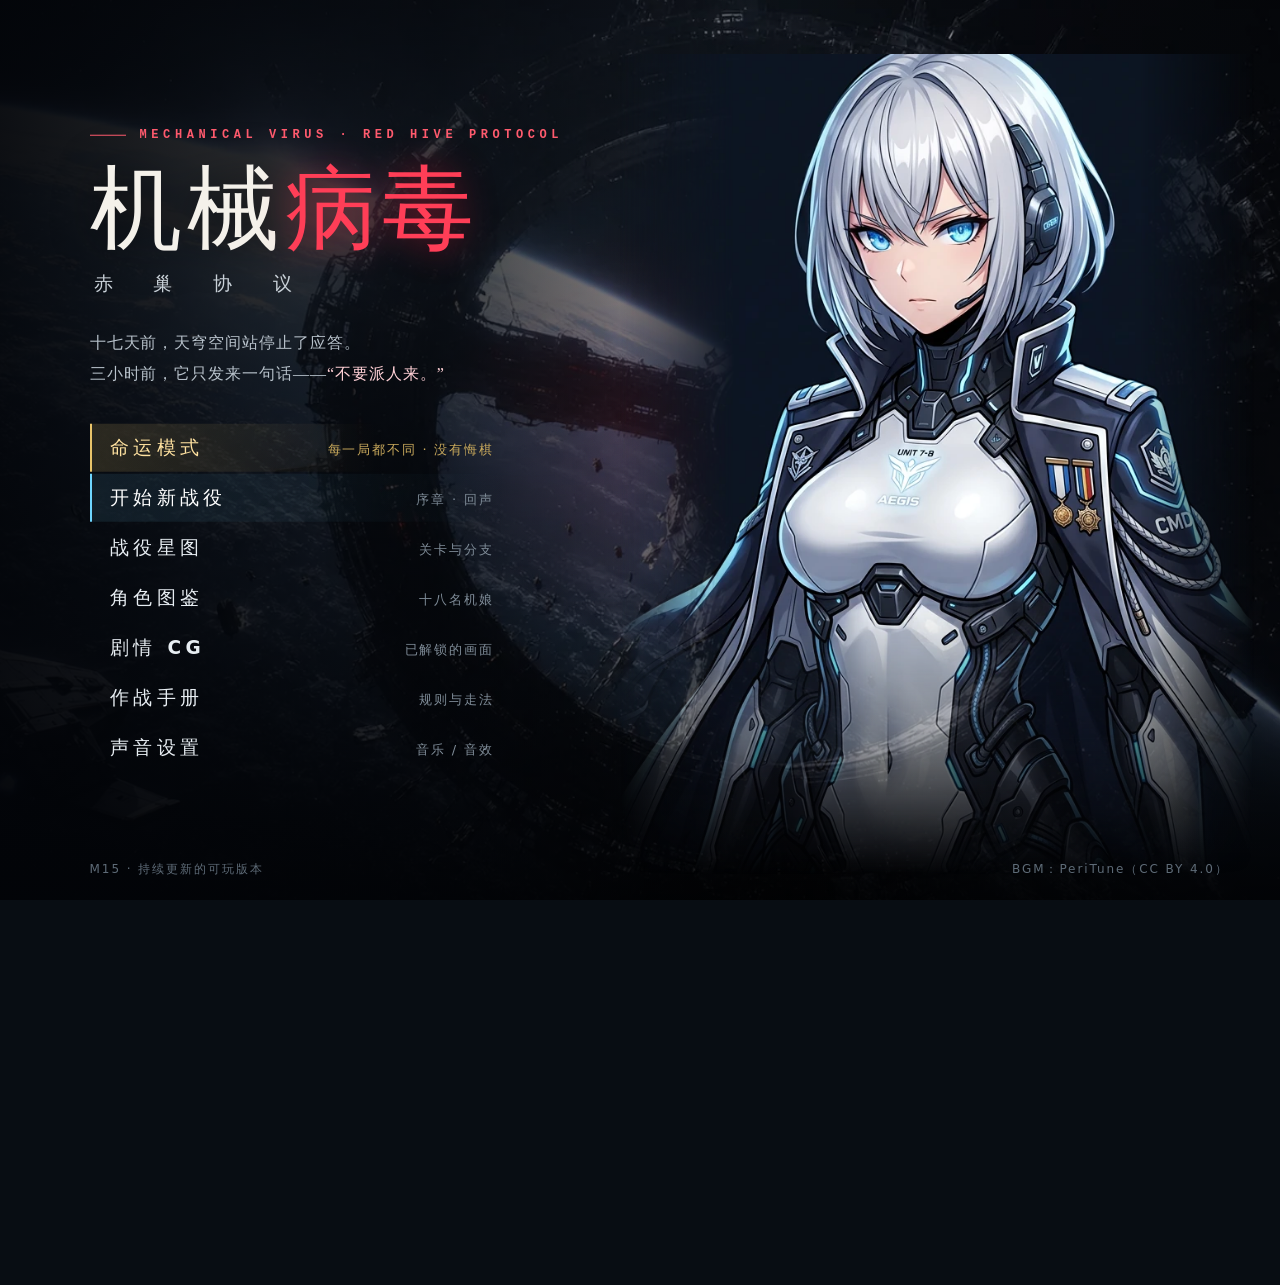
==== index.html @ 9c2125e5 "M23: interlude result polish, hints, limits, test hooks, handoff M23" ====
<!doctype html>
<html lang="zh-CN">
<head>
<meta charset="utf-8"><meta name="viewport" content="width=device-width, initial-scale=1"><meta name="theme-color" content="#080d13">
<title>机械病毒：赤巢协议 / MECHANICAL VIRUS</title>
<style>@charset "UTF-8";
:root{color-scheme:dark;--bg:#080d13;--panel:#10171f;--panel2:#141e28;--line:#27333e;--muted:#84929f;--text:#e5ecef;--teal:#8bdfce;--red:#ec6374;--gold:#d9b681;--own:var(--teal);--station:none;font-family:"PingFang SC","Microsoft YaHei",system-ui,sans-serif;font-synthesis:none}
*{box-sizing:border-box}body{margin:0;background:var(--bg);color:var(--text);font-size:13px;min-width:340px}button,input{font:inherit}button{color:inherit;cursor:pointer}button:disabled{cursor:not-allowed;opacity:.35}button:focus-visible,input:focus-visible{outline:2px solid var(--teal);outline-offset:4px}button{touch-action:manipulation;-webkit-tap-highlight-color:transparent}svg{width:20px;height:20px;flex-shrink:0}button svg{pointer-events:none}a{color:var(--teal)}[hidden]{display:none!important}.svg-library{position:absolute;width:0;height:0;overflow:hidden}.ambient{position:fixed;inset:0;pointer-events:none;background:radial-gradient(ellipse at 65% 0,#18333b22,transparent 65%);z-index:-1}button{border:0}h1,h2,h3,p{margin:0}small{font-weight:400}body.red-faction{--own:var(--red)}.site-header{height:79px;display:flex;align-items:center;justify-content:space-between;padding:0 4.2%;position:relative;z-index:5;border-bottom:1px solid #ffffff10;background:#080d13ed}.wordmark{display:flex;align-items:center;gap:12px;background:none;text-align:left;padding:0}.wordmark>svg{color:var(--red);width:33px;height:33px}.wordmark>span{font-size:18px;font-weight:650;letter-spacing:4px}.wordmark small{display:block;font:8px ui-monospace,monospace;letter-spacing:2.1px;color:#8a98a5;margin-top:3px}.header-status{font:9px ui-monospace,SFMono-Regular,Consolas,monospace;letter-spacing:1.7px;color:#687b89;display:flex;align-items:center;gap:11px}.header-status>span{color:#c1cbd0}.header-status>b{color:#49545e;font-weight:400}.header-status>i,.live-dot{display:inline-block;width:5px;height:5px;background:var(--red);border-radius:50%;box-shadow:0 0 8px #ea627866}.header-actions{display:flex;align-items:center;gap:26px}.header-actions>button:not(.icon-button){font-size:11px;letter-spacing:1px;background:none;padding:8px 0;color:#a1adb7}.header-actions>button:hover{color:white}.icon-button{width:33px;height:33px;display:inline-flex;align-items:center;justify-content:center;border:1px solid var(--line);background:#ffffff03;font-size:24px;border-radius:2px;transition:border-color .2s}.icon-button:hover{border-color:#647f8a}.icon-button svg{width:17px;height:17px}.menu-lines,.menu-lines:after{display:block;width:13px;height:1px;background:currentColor;content:"";position:relative;top:-3px}.menu-lines:after{top:6px}.micro-label{font:10px ui-monospace,SFMono-Regular,Consolas,monospace;letter-spacing:2px;color:#93a7af}.red-line{display:inline-block;width:24px;height:2px;background:var(--red);vertical-align:middle;margin-right:10px}.text-button{border:0;background:none;font-size:10px;color:var(--muted);padding:5px 0;display:inline-flex;align-items:center;gap:7px;letter-spacing:.5px}.text-button svg{width:15px;height:15px}.text-button:hover{color:var(--text)}.button{height:44px;padding:0 22px;display:inline-flex;align-items:center;justify-content:center;gap:18px;border-radius:2px;font-size:12px;letter-spacing:1px;font-weight:600;transition:background .2s,border-color .2s}.button.primary{color:#0b1719;background:var(--own);border:1px solid var(--own)}.button.primary:hover:not(:disabled){filter:brightness(1.1)}.button.ghost{background:#131d24a6;border:1px solid #40545e;color:var(--text)}.button.ghost:hover{background:#20333c}.button svg{width:20px}.button.danger{background:#ec637419;border:1px solid #ec637460;color:var(--red)}
/* Title screen: an orbital long shot, a portrait, and restrained typography. */
.home{position:relative;min-height:calc(100svh - 79px);overflow:hidden;isolation:isolate;display:flex;align-items:center;padding:63px 7% 150px}.hero-background{position:absolute;inset:0;z-index:-3;background-image:linear-gradient(90deg,#080d13 1%,#080d13d9 30%,#080d1340 65%,#080d1322),linear-gradient(0deg,#080d13 1%,transparent 44%),var(--station);background-size:cover;background-position:center;animation:orbital-drift 40s ease-in-out infinite alternate}.hero-grid{position:absolute;inset:0;z-index:-2;background-image:linear-gradient(#a3d8d206 1px,transparent 1px),linear-gradient(90deg,#a3d8d206 1px,transparent 1px);background-size:80px 80px;mask-image:linear-gradient(90deg,black,transparent 80%)}.hero-copy{max-width:610px;position:relative;z-index:2;width:54%}.hero-copy>.micro-label{font-size:9px;color:#a9b9c1;margin-bottom:24px;letter-spacing:2.1px}.hero-copy h1{font-size:clamp(60px,6.9vw,108px);line-height:1.08;font-weight:800;letter-spacing:-5px;text-shadow:0 4px 30px #0006;white-space:nowrap}.hero-copy h1>span{color:var(--red)}.hero-copy h1 em{display:block;font-style:normal;font-size:15px;letter-spacing:11px;color:#b3c0c7;margin:21px 0 30px;font-weight:400;padding-left:5px}.hero-description{font-size:15px;line-height:1.95;color:#a2b1ba;letter-spacing:1px}.hero-description>span{color:#e5e9e9}.hero-rule{margin:22px 0 22px;color:#8fa1ac;display:flex;gap:12px;align-items:center;font-size:10px}.hero-rule>span{font-family:ui-monospace,monospace;color:var(--red)}.hero-rule>b{font-weight:400;color:#586d7c}.faction-picker{display:flex;gap:10px;margin-bottom:11px;max-width:530px}.faction-card{background:#0d1721c9;border:1px solid #3b4b55;width:50%;padding:14px 13px;display:flex;align-items:center;gap:11px;text-align:left;position:relative;transition:all .2s;min-width:0}.faction-card>svg{color:#7a9b9b;width:29px;height:29px}.faction-card strong{font-size:12px;font-weight:600;letter-spacing:1px;display:block}.faction-card small{font:8px ui-monospace,monospace;letter-spacing:.6px;color:#82959e;display:block;margin-top:6px}.faction-card.active{background:#1a393b88;border-color:#8bdfceaa;box-shadow:inset 3px 0 var(--teal)}.faction-card.active>svg{color:var(--teal)}.faction-card>i{position:absolute;right:9px;top:9px;width:4px;height:4px;border:1px solid #576a73}.faction-card.active>i{background:var(--teal);border-color:var(--teal)}.red-card.active{border-color:#ec6374aa;background:#4a1c2a88;box-shadow:inset 3px 0 var(--red)}.red-card.active>svg{color:var(--red)}.red-card.active>i{background:var(--red);border-color:var(--red)}.faction-card:hover{border-color:#adc4c9}.faction-description{font-size:10px;color:#9aa9b1;line-height:1.8;min-height:36px;max-width:520px}.hero-buttons{display:flex;gap:12px;margin-top:17px}.start-button{width:236px;height:49px;justify-content:space-between;padding:0 23px}.hero-footnote{font-size:9px;color:#738791;margin-top:19px;display:flex;align-items:center;gap:8px;letter-spacing:.2px;flex-wrap:wrap}.hero-footnote .live-dot{background:var(--teal);box-shadow:0 0 9px #8bdfce33;width:4px;height:4px}.prototype-tag{font:8px ui-monospace,monospace;border:1px solid #33434d;padding:3px 6px;margin-left:7px}.hero-art{position:absolute;right:1%;top:7%;width:52%;bottom:40px;pointer-events:none;z-index:-1}.hero-art>img{height:100%;width:100%;object-fit:contain;object-position:center bottom;mask-image:linear-gradient(180deg,black 50%,transparent 95%);filter:drop-shadow(-20px 0 45px #000b);opacity:.94}.hero-art:after{position:absolute;inset:0;content:"";background:linear-gradient(90deg,#080d13 0%,transparent 25%);pointer-events:none}.hero-id{position:absolute;right:12%;bottom:24%;border-right:2px solid var(--own);padding-right:12px;z-index:2;text-align:right;background:linear-gradient(90deg,transparent,#080d1388);padding-left:25px}.hero-id span{font:8px ui-monospace,monospace;letter-spacing:1.7px;color:var(--own)}.hero-id strong{display:block;font-size:14px;letter-spacing:3px;margin:8px 0}.hero-id small{font:7px ui-monospace,monospace;letter-spacing:1px;color:#849ba7}.hero-scanline{position:absolute;left:20%;right:20%;height:1px;top:40%;background:linear-gradient(90deg,transparent,#95d9cf66,transparent);box-shadow:0 0 20px #95d9cf55;animation:scan 8s linear infinite;z-index:1;opacity:.5}.hero-parasite{position:absolute;left:48%;top:64%;width:70px;height:70px;color:var(--red);filter:drop-shadow(0 0 16px #fd334d);z-index:2;display:none}.red-faction .hero-parasite{display:block}.orbital-label{position:absolute;right:5%;top:29px;border-left:1px solid #647c8440;padding-left:13px;text-align:left}.orbital-label span{font:8px ui-monospace,monospace;color:#9bacb4;letter-spacing:2px}.orbital-label strong{font-size:10px;display:block;font-weight:400;letter-spacing:2px;margin:7px 0}.orbital-label i{font-style:normal;font-size:8px;color:#667c89}.home-bottom{position:absolute;bottom:0;left:4.2%;right:4.2%;height:92px;display:flex;align-items:center;justify-content:space-between;border-top:1px solid #7b98a526;gap:20px}.bottom-title span{font:8px ui-monospace,monospace;letter-spacing:2px;color:#778a97}.bottom-title strong{display:block;font-size:12px;font-weight:400;letter-spacing:1px;margin-top:8px}.chapter-preview{display:flex;align-items:center;gap:25px}.chapter-preview>span{font-size:10px;color:#889da7;letter-spacing:1px}.chapter-preview i{display:block;font:8px ui-monospace,monospace;letter-spacing:1px;color:#576d7a;margin-bottom:8px}.chapter-preview>b{color:#334a57;font-weight:300}.chapter-preview .last{color:#bb7f89}
/* Operations view. */
.game{max-width:1540px;margin:auto;padding:28px 3.4% 20px}.mission-heading{display:flex;justify-content:space-between;align-items:center;padding-bottom:24px;gap:20px}.mission-heading-left{display:flex;align-items:center;gap:19px}.chapter-number{border-right:1px solid var(--line);padding-right:19px;font:39px ui-monospace,monospace;font-weight:300;color:var(--own);line-height:1}.chapter-number small{font:9px ui-monospace,monospace;display:block;text-align:center;margin-top:6px;color:#637c8b;letter-spacing:2px}.mission-heading-left .micro-label{font-size:8px;color:var(--own);letter-spacing:2px}.mission-heading h2{font-size:24px;font-weight:550;letter-spacing:2px;margin:5px 0}.mission-location{font-size:9px;color:#7b919e}.mission-heading-right{display:flex;gap:29px;align-items:center}.round-indicator{border-left:1px solid var(--line);padding-left:23px}.round-indicator>span{font:8px ui-monospace,monospace;letter-spacing:2px;color:#77909e}.round-indicator strong{font:23px ui-monospace,monospace;display:block;margin-top:5px}.round-indicator small{font-size:10px;color:#6b828f}.phase-indicator{font-size:11px;letter-spacing:1px;display:flex;align-items:center;gap:8px;color:var(--own);min-width:120px}.phase-indicator i{display:inline-block;width:5px;height:5px;border-radius:50%;background:currentColor;box-shadow:0 0 8px currentColor}.phase-indicator.enemy{color:var(--red)}.phase-indicator.enemy i{animation:blink 1s infinite}.workspace{display:grid;grid-template-columns:224px minmax(380px,1fr) 244px;gap:24px;align-items:start}.panel{background:linear-gradient(135deg,#111b24e6,#0d151de6);border:1px solid var(--line);border-radius:3px}.panel-title{display:flex;justify-content:space-between;align-items:center;font-size:10px;letter-spacing:.6px;color:#b4c1c9;border-bottom:1px solid #27333e88;padding:15px}.panel-title small{font:7px ui-monospace,monospace;letter-spacing:1px;color:#627c89}.left-rail,.right-rail{display:flex;flex-direction:column;gap:14px}.objectives-panel{border-top:2px solid #719b98}.objective-group{padding:14px 14px 0}.objective-label{font:8px ui-monospace,monospace;letter-spacing:1.6px;color:var(--own);margin-bottom:9px}.objective-item{display:flex;gap:8px;margin-bottom:12px;align-items:flex-start;line-height:1.65;font-size:11px;color:#b3c2ca}.objective-item .check{height:13px;width:13px;flex:0 0 13px;border:1px solid #415a67;margin-top:3px;display:grid;place-items:center;color:var(--own);font-size:9px}.objective-item.done{color:#829991}.objective-item.done .check{background:#8bdfce14;border-color:#568f80}.objective-group.secondary .objective-label{color:#a98e6c}.objective-group.secondary .objective-item{font-size:10px;color:#8197a4}.condition-note{font-size:9px;line-height:1.8;color:#ad9b83;background:#b5975e09;border-top:1px solid #b5975e22;padding:11px 14px;margin-top:11px}.forces-count{display:flex;justify-content:space-between;align-items:center;padding:11px 14px 4px;font-size:10px;color:#a0b7c1}.forces-count>strong{font:19px ui-monospace,monospace;font-weight:400}.forces-count.g>strong{color:var(--teal)}.forces-count.r>strong{color:var(--red)}.force-bar{display:flex;gap:3px;margin:8px 14px 14px;height:3px}.force-bar span{background:var(--teal);flex:1}.force-bar .r{background:var(--red)}.phase-help{background:#ffffff03;border-top:1px solid #ffffff05;font-size:9px;color:#7c94a2;line-height:1.8;padding:12px 14px}.phase-help b{color:var(--own);font-weight:500}.log-panel{min-height:180px}.combat-entry{font-size:9px;color:#7e97a5;padding:10px 0;border-bottom:1px solid #ffffff05;line-height:1.65;display:flex;gap:8px}.combat-entry time{font:7px ui-monospace,monospace;color:#496474;padding-top:3px;flex-shrink:0}.combat-entry.capture{color:#d7a6a6}.combat-entry.good{color:#9cc6b7}.combat-entry:last-child{border:0}#combat-log{padding:0 13px;max-height:247px;overflow:auto;scrollbar-width:thin;scrollbar-color:#2d4652 transparent}.battlefield{min-width:0}.board-toolbar{display:flex;justify-content:space-between;align-items:center;margin-bottom:12px;height:23px;padding-left:19px}.board-toolbar>span{font:8px ui-monospace,monospace;color:#708d9d;letter-spacing:1px}.board-toolbar .text-button{font-size:9px}.board-toolbar .text-button[aria-pressed="true"]{color:var(--red)}.board-surround{padding:16px 9px 9px 20px;position:relative;border:1px solid #3f555f55;background:linear-gradient(135deg,#17242c66,#090f16);box-shadow:0 20px 60px #0004}.board{display:grid;grid-template-columns:repeat(8,1fr);aspect-ratio:1;gap:2px;padding:2px;background:#070c12;position:relative;transform:perspective(1300px) rotateX(3deg);transform-origin:center bottom;box-shadow:0 6px 0 #0d151c,0 7px 0 #34505e44,0 12px 25px #0008}.axis-top{position:absolute;left:22px;right:10px;top:2px;display:grid;grid-template-columns:repeat(8,1fr);text-align:center;font:7px ui-monospace,monospace;color:#4e6978}.axis-left{position:absolute;top:17px;bottom:9px;left:4px;display:grid;grid-template-rows:repeat(8,1fr);align-items:center;text-align:center;font:7px ui-monospace,monospace;color:#4e6978}.board-corner{position:absolute;width:10px;height:10px;border-color:#79969e80;border-style:solid}.top-left{left:-1px;top:-1px;border-width:1px 0 0 1px}.top-right{right:-1px;top:-1px;border-width:1px 1px 0 0}.bottom-left{bottom:-1px;left:-1px;border-width:0 0 1px 1px}.bottom-right{bottom:-1px;right:-1px;border-width:0 1px 1px 0}.cell{border:0;border-radius:1px;background:#1a2732;position:relative;min-width:0;padding:0;display:flex;align-items:center;justify-content:center;isolation:isolate;outline-offset:-2px!important;aspect-ratio:1;overflow:visible;box-shadow:inset 0 1px #829ca40a;transition:background .15s}.cell.dark{background:#13212b}.cell:before{position:absolute;inset:3px;content:"";border:1px solid #7692a007;pointer-events:none;z-index:-1}.cell:hover{background:#2b3d49}.cell.wall{background:repeating-linear-gradient(135deg,#24333d,#24333d 3px,#1c2932 3px,#1c2932 6px);box-shadow:inset 0 3px #4b647066,inset 0 -4px #060b10,0 1px 0 #395464}.cell.wall:after{content:"";width:56%;height:40%;border:1px solid #607d8744;background:linear-gradient(150deg,#354c58,#1b2831);box-shadow:0 3px 0 #0e171e;position:absolute;transform:skew(-4deg)}.cell.void{background:radial-gradient(ellipse,#05090e,#0a1119);box-shadow:none}.cell.void:before{border:0;background:radial-gradient(circle at 20% 75%,#567f8a66 0 1px,transparent 1px),radial-gradient(circle at 75% 25%,#476a7877 0 1px,transparent 1px);opacity:.35}.cell.legal{background:#25463f;box-shadow:inset 0 0 0 1px #8bdfce55}.cell.legal:after{content:"";position:absolute;left:42%;top:42%;width:16%;height:16%;border-radius:50%;background:#8bdfce80;box-shadow:0 0 12px #8bdfce44;z-index:3;pointer-events:none}.cell.capture{background:#592a38;box-shadow:inset 0 0 0 1px #ec6374aa}.cell.capture:after{content:"";position:absolute;inset:4px;border:1px solid var(--red);clip-path:polygon(0 0,30% 0,30% 10%,10% 10%,10% 30%,0 30%,0 0,100% 0,100% 30%,90% 30%,90% 10%,70% 10%,70% 0,100% 0,100% 100%,70% 100%,70% 90%,90% 90%,90% 70%,100% 70%,100% 100%,0 100%,0 70%,10% 70%,10% 90%,30% 90%,30% 100%,0 100%);z-index:4;pointer-events:none}.cell.selected{background:#47726b;box-shadow:inset 0 0 0 1px var(--own)}.cell.selected .token{transform:translateY(-5px);box-shadow:0 7px 0 #142a2a,0 10px 19px #0008,0 0 18px #8bdfce30}.cell.danger:not(.legal):not(.capture){background-image:repeating-linear-gradient(135deg,transparent,transparent 6px,#ec63741e 6px,#ec63741e 7px)}.cell.hazard{box-shadow:inset 0 0 0 1px #cc9d5366}.cell.hazard:before{inset:0;background:repeating-linear-gradient(-45deg,transparent 0 6px,#e7ad5318 6px 9px);border:none}.cell.hazard-imminent{animation:hazard-pulse 1.8s ease-in-out infinite}.cell.last-move{box-shadow:inset 0 0 0 1px #a3c4c346}.tile-icon{position:absolute;width:48%;height:48%;color:#758f9988;z-index:-1;opacity:.8}.cell.relay .tile-icon{color:#d8b47d}.cell.relay.g .tile-icon{color:var(--teal)}.cell.relay.r .tile-icon{color:var(--red)}.cell.exit .tile-icon{color:#7c97ac}.cell.exit.g .tile-icon{color:var(--teal)}.cell.exit.r .tile-icon{color:var(--red)}.tile-label{font:6px ui-monospace,monospace;position:absolute;bottom:2px;right:3px;color:#b9a888;letter-spacing:.4px;pointer-events:none}.loot-mark{position:absolute;top:2px;right:2px;width:15px;height:15px;color:var(--gold);z-index:4;filter:drop-shadow(0 0 4px #d9b68166)}.token{width:79%;height:86%;position:relative;display:block;border:1px solid #6ba99f;border-bottom:3px solid #254a48;border-radius:3px;background:linear-gradient(130deg,#638a8c,#142932);box-shadow:0 4px 0 #0c1a21,0 6px 5px #0009;transform:translateY(-2px);transition:transform .15s,filter .2s;overflow:hidden;z-index:2}.token:after{position:absolute;inset:0;content:"";border:1px solid #efffff22;border-radius:1px;box-shadow:inset 0 -15px 12px #081319aa;pointer-events:none}.token.r{border-color:#b25c6e;border-bottom-color:#542331;background:linear-gradient(130deg,#7f434f,#241520)}.token img{width:100%;height:100%;object-fit:cover;object-position:50% 24%;display:block;transform:scale(1.08);filter:saturate(.8) brightness(1.12)}.token.r img{filter:saturate(.7) brightness(.92)}.token.moved{filter:saturate(.25) brightness(.58);transform:translateY(0);box-shadow:0 2px 0 #07121b}.token-name{position:absolute;bottom:2px;left:1px;right:1px;text-align:center;z-index:3;font-size:clamp(7px,.72vw,10px);line-height:1.1;color:#ebf4f5;text-shadow:0 1px 3px black;font-weight:550;letter-spacing:1px}.token-role{position:absolute;top:2px;left:2px;color:#bcf1e4;z-index:3;font-size:7px;background:#10282cbf;min-width:10px;line-height:11px;padding:0 1px}.token.r .token-role{color:#ffc8cf;background:#301620c9}.token .parasite{position:absolute;width:35%;height:35%;left:32.5%;bottom:16%;color:#ff3d5b;z-index:3;filter:drop-shadow(0 0 4px #ff214c) drop-shadow(0 0 2px black)}.token .unit-art{position:absolute;inset:12% 12% 14%;width:76%;height:74%;color:var(--teal);filter:drop-shadow(0 0 5px #4eaeaa44)}.token.r .unit-art{color:var(--red);filter:drop-shadow(0 0 8px #e5345344)}.token.core{border:1px solid #ac425c;background:radial-gradient(circle,#69213966,#160e1d);box-shadow:0 0 18px #f1436b44,0 4px 0 #210c18}.token.core .unit-art{animation:core-spin 22s linear infinite}.token-level{position:absolute;top:2px;right:2px;font:6px ui-monospace,monospace;color:#f4dba3;z-index:4;background:#141a22b3;padding:1px}.token-shield{position:absolute;width:14px;height:14px;top:3px;right:3px;color:#eab18d;z-index:4}.board-legend{margin:16px 0 13px;display:flex;gap:13px;font-size:8px;color:#8da2ae;align-items:center;min-height:16px}.board-legend>span{display:flex;gap:5px;align-items:center;white-space:nowrap}.board-legend i{width:6px;height:6px;display:inline-block;border-radius:1px}.legend-move{background:#6da99b}.legend-capture{background:#bc5366}.legend-objective{background:#b99a65}#board-hint{margin-left:auto;color:#637d8b;white-space:normal;text-align:right;font-size:8px}.action-bar{background:linear-gradient(100deg,#14232b,#101820);border:1px solid #354a57;display:flex;align-items:center;justify-content:space-between;padding:12px 13px;gap:10px}.action-count{display:flex;align-items:center;gap:12px}.action-count>strong{font:35px ui-monospace,monospace;font-weight:300;color:var(--own)}.action-count>span{font-size:10px;line-height:1.6;color:#c7d4d9}.action-count small{font-size:8px;color:#6f8d9b;display:block;margin-top:3px}.action-buttons{display:flex;gap:10px;align-items:center}.end-phase{height:43px;font-size:11px;gap:10px;padding:0 13px;position:relative;flex-wrap:wrap;column-gap:16px;row-gap:0;min-width:176px;justify-content:flex-start;padding-top:5px;padding-bottom:5px}.end-phase small{font:7px ui-monospace,monospace;letter-spacing:.4px;opacity:.7;position:absolute;bottom:6px;left:13px}.end-phase>span{padding-bottom:9px}.end-phase svg{margin-left:auto;width:17px}.board-bottomline{display:flex;justify-content:space-between;align-items:center;padding-top:9px;font-size:8px;color:#526e7d}.board-bottomline .text-button{font-size:8px}.dossier{overflow:hidden}.dossier-portrait{height:237px;position:relative;overflow:hidden;background:#070e17}.dossier-portrait img{width:100%;height:100%;object-fit:cover;object-position:center 22%;filter:saturate(.75)}.dossier-portrait:after{content:"";position:absolute;inset:0;background:linear-gradient(0deg,#101923,transparent 75%)}.dossier-code{position:absolute;top:13px;left:13px;font:7px ui-monospace,monospace;color:#c5dbdf;letter-spacing:1.3px;background:#10172088;padding:5px;z-index:2}.dossier-status{position:absolute;right:12px;top:13px;font-size:7px;letter-spacing:.6px;color:var(--teal);background:#12292bd9;border:1px solid #5e9c8b55;padding:4px 6px;z-index:2}.dossier-status.r{color:var(--red);background:#30141ed9;border-color:#b94c6455}.dossier-portrait .parasite{position:absolute;width:58px;height:58px;bottom:32px;left:calc(50% - 29px);z-index:3;color:#ff3654;filter:drop-shadow(0 0 15px #f91644) drop-shadow(0 0 5px #ed3e57);animation:parasite-pulse 2s ease-in-out infinite}.dossier-heading{position:absolute;bottom:12px;left:16px;z-index:3}.dossier-heading h3{font-size:25px;font-weight:450;letter-spacing:3px}.dossier-heading span{font:8px ui-monospace,monospace;letter-spacing:2px;color:#9bb0ba;display:block;margin-top:6px}.dossier-robot{height:170px;display:flex;align-items:center;justify-content:center;background:radial-gradient(circle,#203441,#0c131d)}.dossier-robot svg{width:100px;height:100px;color:var(--own);filter:drop-shadow(0 0 12px #8bdfce33)}.dossier-content{padding:0 15px 15px}.dossier-role{display:flex;align-items:center;justify-content:space-between;font-size:10px;letter-spacing:1px;color:#b6cbd4;margin-bottom:12px}.dossier-role small{font:8px ui-monospace,monospace;color:var(--gold)}.movement-info{display:grid;grid-template-columns:72px 1fr;gap:12px;border-top:1px solid #2a3c48;border-bottom:1px solid #2a3c48;padding:13px 0}.move-grid{display:grid;grid-template-columns:repeat(7,1fr);gap:1px;aspect-ratio:1;width:72px}.move-grid span{background:#172834;position:relative}.move-grid span.active{background:#527e75}.move-grid span.attack{background:#9c5262}.move-grid span.center{background:#bddacf}.move-description strong{font-size:10px;font-weight:500;display:block;margin-bottom:5px;color:#c8d5dc}.move-description p{font-size:9px;line-height:1.7;color:#7896a7}.upgrade-info{font-size:9px;line-height:1.7;color:#af9d7c;margin-top:10px}.unit-trait{font-size:9px;line-height:1.8;color:#8198a4;margin-top:10px}.unit-trait b{color:#a2c9bd;font-weight:500}.dossier-controls{display:flex;gap:7px;margin-top:13px}.dossier-controls .button{flex:1;font-size:10px;height:32px;padding:0 7px}.intent-tag{padding:8px 10px;margin-top:10px;font-size:9px;color:#c09296;border-left:2px solid #a65365;background:#8e33490c;line-height:1.7}.roster-panel .panel-title{padding:13px 14px}.roster-item{width:100%;display:flex;align-items:center;gap:9px;background:none;padding:9px 14px;border-bottom:1px solid #ffffff05;text-align:left}.roster-item:last-child{border:0}.roster-item:hover{background:#8bdfce09}.roster-item>img{width:28px;height:32px;object-fit:cover;object-position:50% 20%;border:1px solid #4e716e;border-radius:1px}.roster-item.r>img{border-color:#7d4553}.roster-item>span{font-size:10px;letter-spacing:.5px}.roster-item small{font-size:8px;display:block;color:#617d8c;margin-top:3px;letter-spacing:.4px}.roster-item>i{width:4px;height:4px;margin-left:auto;background:var(--teal);border-radius:50%}.roster-item.r>i{background:var(--red)}.roster-item.used{opacity:.45}.radio-bar{display:flex;align-items:center;gap:15px;border-top:1px solid #263640;margin-top:24px;padding-top:17px}.radio-indicator{color:var(--own);font-size:25px;opacity:.8}.radio-bar>div{display:flex;gap:16px;align-items:center;flex:1}.radio-bar strong{font-size:10px;color:var(--own);letter-spacing:1px;white-space:nowrap;font-weight:500}.radio-bar p{font-size:10px;color:#91a3ad;line-height:1.6}.radio-frequency{font:7px ui-monospace,monospace;color:#4f6877;letter-spacing:1px;white-space:nowrap}
/* Cinema, reports, and overlays. */
.overlay{position:fixed;inset:0;z-index:50}.cinema{background:#05080d;overflow:auto;display:flex;align-items:flex-end;isolation:isolate}.cinema-backdrop{position:absolute;inset:0;background-image:linear-gradient(90deg,#060c14b3,#07101a60),linear-gradient(0deg,#05080d,transparent 75%),var(--station);background-position:center;background-size:cover;z-index:-3;animation:cinema-drift 24s ease-in-out infinite alternate}.cinema-letterbox{position:absolute;left:0;right:0;height:7vh;background:#040609;z-index:3}.cinema-letterbox.top{top:0}.cinema-letterbox.bottom{bottom:0}.cinema-top{position:absolute;top:9vh;left:6%;right:6%;display:flex;align-items:center;justify-content:space-between;z-index:4}.cinema-top>span{font:9px ui-monospace,monospace;letter-spacing:3px;color:#a2b1bb}.cinema-top .text-button{font-size:10px}.cinema-portrait-wrap{position:absolute;right:5%;top:4%;bottom:0;width:54%;z-index:-1;overflow:hidden}.cinema-portrait-wrap>img{width:100%;height:100%;object-fit:contain;object-position:center bottom;mask-image:linear-gradient(180deg,black 60%,transparent 95%);filter:drop-shadow(-25px 15px 30px #0009)}.cinema-portrait-wrap:after{content:"";position:absolute;inset:0;background:linear-gradient(90deg,#0a131b77,transparent 40%)}.cinema-parasite{position:absolute;left:48%;top:68%;width:75px;height:75px;filter:drop-shadow(0 0 22px #ff365e) drop-shadow(0 0 5px red);color:#f44b69;z-index:2}.cinema-title{position:absolute;left:8%;top:28%;pointer-events:none}.cinema-title>small{font:9px ui-monospace,monospace;letter-spacing:4px;color:var(--red)}.cinema-title h2{font-size:clamp(30px,4.8vw,70px);font-weight:300;letter-spacing:8px;margin-top:15px;text-shadow:0 5px 30px #000}.dialogue-box{margin:0 8% 10vh;position:relative;width:84%;padding:25px 28px 20px;background:linear-gradient(100deg,#0a131eee,#0a131ecc);border:1px solid #4f73814d;border-left:2px solid var(--own);backdrop-filter:blur(15px);z-index:4}.speaker-label{display:flex;align-items:center;gap:13px;margin-bottom:14px}.speaker-label>span{font:8px ui-monospace,monospace;letter-spacing:2px;color:var(--own)}.speaker-label strong{font-size:14px;letter-spacing:2px;font-weight:500}.speaker-label i{height:1px;background:#40546477;flex:1;margin-left:15px}.dialogue-box>p{font-size:clamp(14px,1.5vw,20px);font-weight:350;line-height:1.9;letter-spacing:1px;min-height:75px;max-width:950px}.dialogue-bottom{display:flex;justify-content:space-between;align-items:center;gap:20px;margin-top:20px}.dialogue-bottom>span:first-child{font:9px ui-monospace,monospace;color:#668593;letter-spacing:2px}.dialogue-direction{color:#677f8c;font-size:9px;flex:1;line-height:1.5}.dialogue-bottom .button{height:33px;font-size:10px;min-width:110px}.story-choices{display:flex;gap:12px;margin-top:20px}.story-choice{background:#152832dd;border:1px solid #4a6574;padding:16px;text-align:left;flex:1;color:var(--text)}.story-choice:hover{border-color:var(--own);background:#20343f}.story-choice strong{display:block;font-size:13px;font-weight:500;margin-bottom:8px;color:var(--own)}.story-choice small{font-size:10px;line-height:1.8;color:#97adb8;display:block}.modal{display:flex;align-items:center;justify-content:center;padding:30px;background:#02060cbf;backdrop-filter:blur(10px);z-index:70}.modal-window{width:min(900px,100%);max-height:88vh;overflow:auto;background:#101922;border:1px solid #3d5361;box-shadow:0 30px 100px #000c;border-radius:4px;scrollbar-width:thin;scrollbar-color:#435a67 #15202a}.modal-heading{display:flex;align-items:center;justify-content:space-between;padding:25px 30px;border-bottom:1px solid #2c3d48;position:sticky;top:0;background:#101922f5;z-index:3;backdrop-filter:blur(8px)}.modal-heading h2{font-size:23px;letter-spacing:2px;font-weight:450;margin-top:8px}.modal-heading .micro-label{color:var(--own);font-size:8px}.modal-content{padding:27px 30px 32px}.manual-lead{font-size:15px;line-height:1.9;color:#c4d6de;border-left:2px solid var(--own);padding-left:17px;margin-bottom:24px}.manual-grid{display:grid;grid-template-columns:1fr 1fr;gap:16px}.manual-section{border:1px solid #2a3e4c;background:#111f29;padding:18px}.manual-section>small{font:9px ui-monospace,monospace;color:var(--red);letter-spacing:2px}.manual-section h3{font-size:14px;font-weight:500;margin:8px 0 10px}.manual-section p,.manual-section li{font-size:11px;line-height:1.85;color:#8fa8b6}.manual-section b{font-weight:500;color:#c3dadb}.manual-footer{font-size:10px;color:#849aa7;line-height:1.9;padding-top:18px}.manual-note{border:1px solid #9f77533b;background:#8967360b;color:#c1aa87;padding:15px;font-size:10px;line-height:1.9;margin-top:18px}.archive-grid{display:grid;grid-template-columns:repeat(3,1fr);gap:16px}.archive-card{border:1px solid #31424f;background:#0d1720;overflow:hidden}.archive-photo{height:210px;overflow:hidden;position:relative}.archive-photo img{width:100%;height:100%;object-fit:cover;object-position:50% 15%;transition:transform .4s}.archive-card:hover .archive-photo img{transform:scale(1.04)}.archive-photo:after{content:"";position:absolute;inset:0;background:linear-gradient(0deg,#0d1720,transparent 60%)}.archive-info{padding:0 15px 16px;position:relative}.archive-info>span{font:8px ui-monospace,monospace;letter-spacing:2px;color:var(--teal)}.archive-info h3{font-size:19px;letter-spacing:2px;font-weight:450;margin:7px 0 10px}.archive-info p{font-size:10px;line-height:1.8;color:#829cab;margin-top:6px}.archive-info b{font-size:10px;font-weight:400;color:#d0bf98}.archive-info small{font-size:8px;color:#658393;display:block;margin-top:8px}.system-menu{display:grid;grid-template-columns:1fr 1fr;gap:12px}.system-menu button{padding:18px;text-align:left;background:#162530;border:1px solid #2c4657;color:#c3d4dd;line-height:1.7;font-size:12px}.system-menu button:hover{border-color:var(--own)}.system-menu button>small{font-size:9px;color:#6f92a6;display:block;margin-top:5px}.flow-list{display:flex;flex-direction:column;gap:10px}.flow-item{display:flex;align-items:center;gap:18px;padding:16px;border:1px solid #2e424e;background:#111f28}.flow-item>span{font:28px ui-monospace,monospace;color:#476672}.flow-item.active{border-color:var(--own)}.flow-item.active>span{color:var(--own)}.flow-item h3{font-size:13px;font-weight:450;letter-spacing:1px}.flow-item p{font-size:10px;line-height:1.7;color:#7996a6;margin-top:6px}.flow-item small{font:9px ui-monospace,monospace;margin-left:auto;color:var(--gold);white-space:nowrap}.flow-facts{font-size:11px;line-height:2;color:#99b1bd;margin-top:20px}.result{display:flex;align-items:center;justify-content:center;background:linear-gradient(110deg,#04090feb,#0b1725e6),var(--station) center/cover;backdrop-filter:blur(9px);overflow:auto;padding:40px;z-index:60}.result-window{max-width:840px;width:100%;padding:30px 15px}.result-eyebrow{font:10px ui-monospace,monospace;color:var(--own);letter-spacing:4px;display:flex;gap:13px;align-items:center}.result-eyebrow:before{content:"";width:25px;height:1px;background:var(--own)}.result-window h2{font-size:clamp(30px,4.7vw,58px);font-weight:400;letter-spacing:4px;margin:20px 0 15px}.result-subtitle{font-size:13px;line-height:2;color:#9bb0bd;max-width:700px}.result-stats{display:grid;grid-template-columns:repeat(4,1fr);border-top:1px solid #334f60;border-bottom:1px solid #334f60;margin:30px 0 26px;padding:25px 0;gap:20px}.result-stat>span{display:block;font-size:9px;color:#7292a4;letter-spacing:1px;margin-bottom:12px}.result-stat>strong{font:32px ui-monospace,monospace;font-weight:300;color:#c3dbe3}.result-stat.grade>strong{color:var(--own)}.result-survivors{display:flex;gap:9px;align-items:center;margin:20px 0}.survivor-portrait{width:47px;height:58px;position:relative;border:1px solid #5b8d86;overflow:hidden}.survivor-portrait.r{border-color:#a14f64}.survivor-portrait img{width:100%;height:100%;object-fit:cover;object-position:50% 20%}.survivor-portrait small{position:absolute;bottom:0;left:0;right:0;background:#07111dc9;text-align:center;padding:2px;font-size:8px}.result-consequences{background:#1a2a3544;border-left:2px solid #527484;padding:15px 18px;font-size:11px;line-height:2;color:#a4becb}.result-buttons{display:flex;gap:13px;margin-top:25px;flex-wrap:wrap}.capture-event{position:fixed;top:130px;left:50%;transform:translate(-50%,-20px);z-index:45;pointer-events:none;opacity:0;background:#130f1bea;border:1px solid #9b4a62;border-left:3px solid var(--red);padding:14px 22px;box-shadow:0 15px 45px #0008;min-width:260px;transition:opacity .2s,transform .2s;display:flex;gap:14px;align-items:center}.capture-event.show{opacity:1;transform:translate(-50%,0)}.capture-event>svg{width:35px;height:35px;color:var(--red)}.capture-event.g{border-color:#548d86;border-left-color:var(--teal);background:#0e1d24eb}.capture-event.g>svg{color:var(--teal)}.capture-event strong{font-size:14px;font-weight:450;letter-spacing:2px;display:block;color:#efbdc8}.capture-event.g strong{color:var(--teal)}.capture-event small{font-size:9px;color:#aa939d;display:block;margin-top:7px}.capture-event.g small{color:#94b9b8}.toast{position:fixed;bottom:28px;left:50%;transform:translate(-50%,15px);z-index:100;background:#1c303e;border:1px solid #526f80;color:#d7e5e9;padding:13px 20px;box-shadow:0 15px 40px #0008;font-size:12px;max-width:90%;opacity:0;transition:opacity .18s,transform .18s;pointer-events:none;line-height:1.6;text-align:center}.toast.show{opacity:1;transform:translate(-50%,0)}.screen-flash{position:fixed;inset:0;pointer-events:none;z-index:40;opacity:0;background:radial-gradient(ellipse,transparent 30%,#e22f5050)}.screen-flash.fire{animation:flash .6s ease-out}.floating-token{position:fixed;z-index:44;pointer-events:none;filter:drop-shadow(0 8px 15px #0009);transition:transform .25s cubic-bezier(.2,.8,.2,1)}.shake{animation:shake .3s ease-out}.empty-dossier{padding:30px 18px;font-size:11px;line-height:1.9;color:#7894a4;text-align:center}.empty-dossier svg{width:50px;height:50px;display:block;margin:0 auto 20px;color:#426472}
@keyframes orbital-drift{from{transform:scale(1)}to{transform:scale(1.035) translate(-.5%,.4%)}}@keyframes cinema-drift{from{transform:scale(1)}to{transform:scale(1.06)}}@keyframes scan{0%,100%{top:17%;opacity:0}10%,80%{opacity:.5}90%{top:70%;opacity:0}}@keyframes blink{50%{opacity:.3}}@keyframes parasite-pulse{50%{filter:drop-shadow(0 0 10px #f91644) drop-shadow(0 0 2px #ed3e57)}}@keyframes core-spin{to{transform:rotate(360deg)}}@keyframes flash{10%{opacity:1}100%{opacity:0}}@keyframes shake{0%,100%{transform:translateX(0)}25%{transform:translateX(-3px)}75%{transform:translateX(3px)}}@keyframes hazard-pulse{50%{background-color:#655033}}
@media(min-width:1700px){.home{padding-left:max(8%,calc((100vw - 1480px)/2));min-height:850px}.hero-copy{max-width:650px}.hero-art{right:7%;width:47%}.workspace{grid-template-columns:245px minmax(400px,1fr) 270px;gap:28px}.dossier-portrait{height:270px}}
@media(max-width:1200px){.workspace{grid-template-columns:190px minmax(330px,1fr) 207px;gap:16px}.game{padding:23px 2.5% 15px}.site-header{padding:0 3%}.header-status{font-size:8px;letter-spacing:1px}.home{padding-left:5%;padding-right:5%}.hero-copy{width:58%}.hero-copy h1{font-size:83px}.hero-art{right:-6%;width:60%}.hero-copy>.micro-label{font-size:8px;letter-spacing:1.6px}.dossier-portrait{height:210px}.dossier-content{padding:0 12px 12px}.movement-info{grid-template-columns:63px 1fr;gap:9px}.move-grid{width:63px}.panel-title{padding:12px;font-size:9px}.panel-title small{font-size:6px}.objective-group{padding:12px 11px 0}.objective-item{font-size:10px}.condition-note{padding:9px 11px;font-size:8px}.chapter-preview{gap:15px}.home-bottom>.text-button{display:none}.board-legend{gap:9px}.board-legend>span{font-size:7px}.token-name{font-size:8px}.token-role{font-size:6px}.dossier-role{font-size:9px}.hero-footnote{font-size:8px}.prototype-tag{font-size:7px}.mission-heading-right{gap:21px}.action-count>strong{font-size:29px}.end-phase{min-width:156px}.radio-frequency{display:none}}
@media(max-width:980px){.workspace{grid-template-columns:minmax(350px,1fr) 220px}.left-rail{grid-column:1/-1;display:grid;grid-template-columns:1.2fr 1fr;gap:14px}.log-panel{display:none}.objectives-panel{display:grid;grid-template-columns:1fr 1fr}.objectives-panel>.panel-title{grid-column:1/-1}.objectives-panel #objectives{grid-column:1/-1;display:grid;grid-template-columns:1fr 1fr}.condition-note{grid-column:1/-1;margin-top:0}.objective-item{margin-bottom:8px}.forces-panel .panel-title{padding:12px}.force-bar{margin-bottom:9px}.phase-help{padding:8px 14px;font-size:8px}.forces-count{padding-top:7px}.forces-count>strong{font-size:17px}.header-status{display:none}.game{padding:22px 4%}.mission-heading{padding-bottom:18px}.mission-heading h2{font-size:22px}.mission-heading-right{gap:15px}.mission-heading-right>.text-button{display:none}.home{min-height:800px;padding-top:70px}.hero-copy{width:65%}.hero-art{right:-16%;width:78%;opacity:.7}.hero-copy h1{font-size:83px}.hero-description{font-size:14px}.orbital-label{top:20px}.dossier-portrait{height:230px}.token-name{font-size:10px}.board-toolbar{margin-top:3px}.board-legend>span{font-size:8px}.right-rail{padding-top:37px}.home-bottom{left:5%;right:5%}.bottom-title strong{font-size:11px}.chapter-preview{gap:13px}.chapter-preview>span{font-size:9px}.chapter-preview i{font-size:7px}.dialogue-box{margin-left:5%;margin-right:5%;width:90%;padding:20px}.cinema-portrait-wrap{right:-6%;width:68%}.cinema-title{left:5%}.cinema-title h2{font-size:45px;letter-spacing:5px}.cinema-title>small{font-size:7px}.dialogue-direction{font-size:8px}.archive-grid{gap:12px}}
@media(max-width:700px){.site-header{height:64px;padding:0 5%}.wordmark>svg{width:26px;height:26px}.wordmark>span{font-size:15px;letter-spacing:3px}.wordmark small{font-size:6px;letter-spacing:1.8px}.header-actions{gap:13px}.header-actions>button:not(.icon-button){font-size:10px;letter-spacing:0}.header-actions #archive-btn{display:none}.icon-button{height:29px;width:29px}.home{min-height:calc(100svh - 64px);padding:83px 6% 130px;align-items:center}.hero-copy{width:100%;max-width:540px}.hero-copy h1{font-size:clamp(60px,12.5vw,86px);letter-spacing:-3px}.hero-copy h1 em{font-size:12px;letter-spacing:9px;margin:17px 0 25px}.hero-copy>.micro-label{font-size:7px;letter-spacing:1px;margin-bottom:24px}.hero-description{font-size:13px}.hero-art{top:2%;right:-38%;width:130%;bottom:100px;opacity:.4}.hero-art>img{object-position:right top;mask-image:linear-gradient(180deg,black,transparent 100%)}.hero-id,.hero-scanline,.hero-parasite{display:none!important}.hero-background{background-position:70% center;opacity:.6}.hero-rule{font-size:9px;gap:9px;margin:21px 0}.faction-card{padding:13px 10px;gap:9px;background:#0d1721dd}.faction-card>svg{width:24px;height:24px}.faction-card strong{font-size:11px;letter-spacing:.7px}.faction-card small{font-size:6px;letter-spacing:.3px;margin-top:6px}.faction-description{font-size:9px;min-height:34px;line-height:1.8}.hero-buttons{margin-top:15px}.start-button{width:195px;height:45px}.hero-buttons .ghost{font-size:10px;padding:0 12px;height:45px}.hero-footnote{margin-top:17px;gap:6px;font-size:7px}.prototype-tag{margin-left:0}.orbital-label{right:6%;top:22px;padding-left:10px}.orbital-label span{font-size:6px}.orbital-label strong{font-size:8px;margin:5px 0}.orbital-label i{font-size:7px}.home-bottom{height:83px;gap:10px;left:6%;right:6%}.bottom-title{display:none}.chapter-preview{width:100%;justify-content:space-between;gap:5px}.chapter-preview>span{font-size:8px;letter-spacing:.5px}.chapter-preview i{font-size:7px}.chapter-preview>b{font-size:9px}.workspace{display:flex;flex-direction:column;gap:15px}.left-rail{width:100%;display:block}.forces-panel{display:none}.objectives-panel{border-top-width:1px}.objectives-panel .panel-title{padding:9px 12px}.objective-group{padding:10px 12px 0}.objective-label{font-size:7px;margin-bottom:7px}.objective-item{font-size:9px;margin-bottom:7px;line-height:1.6}.objective-item .check{width:10px;height:10px;flex-basis:10px;margin-top:3px;font-size:8px}.objective-group.secondary .objective-item{font-size:8px}.condition-note{font-size:8px;padding:7px 12px;line-height:1.65}.game{padding:18px 4% 18px}.mission-heading{gap:10px;padding-bottom:17px}.mission-heading-left{gap:12px}.chapter-number{font-size:30px;padding-right:12px}.chapter-number small{font-size:7px}.mission-heading h2{font-size:19px;margin:4px 0;letter-spacing:1.5px}.mission-heading-left .micro-label{font-size:6px;letter-spacing:1.4px}.mission-location{font-size:7px}.mission-heading-right{flex-direction:column;align-items:flex-end;gap:6px}.round-indicator{border:0;padding:0;display:flex;align-items:center;gap:7px}.round-indicator>span{font-size:6px;letter-spacing:1px}.round-indicator strong{font-size:19px;margin:0}.round-indicator small{font-size:8px}.phase-indicator{font-size:8px;min-width:0;gap:5px;letter-spacing:.5px}.phase-indicator i{width:4px;height:4px}.battlefield{width:100%}.board-toolbar{margin-bottom:7px;height:18px}.board-toolbar>span{font-size:7px;letter-spacing:.6px}.board-toolbar .text-button{font-size:8px}.board-surround{padding:14px 6px 6px 16px}.axis-left{left:3px;top:14px;bottom:6px;font-size:6px}.axis-top{left:18px;right:6px;font-size:6px}.board{gap:2px;transform:perspective(1000px) rotateX(2deg)}.token{width:81%;height:86%}.token-name{font-size:8px;letter-spacing:.5px;bottom:1px}.token-role{font-size:6px;top:1px;left:1px;line-height:9px}.token-level{font-size:5px;top:1px;right:1px}.token .parasite{width:36%;height:36%;bottom:15%}.loot-mark{width:12px;height:12px}.tile-label{font-size:5px;bottom:1px;right:2px}.board-legend{margin:13px 0 11px;gap:9px}.board-legend>span{font-size:7px;gap:4px}.board-legend i{width:5px;height:5px}#board-hint{font-size:7px;max-width:33%}.action-bar{padding:10px}.action-count{gap:10px}.action-count>strong{font-size:29px}.action-count>span{font-size:9px}.action-count small{font-size:7px}.action-buttons{gap:8px}.end-phase{min-width:148px;height:40px;font-size:10px;padding-left:12px}.end-phase small{font-size:6px}.end-phase svg{width:16px}.right-rail{width:100%;padding-top:0;display:grid;grid-template-columns:1fr;gap:12px}.dossier{display:grid;grid-template-columns:35% 65%;min-height:200px}.dossier-portrait{height:100%;min-height:216px}.dossier-content{padding:13px 13px 10px}.dossier-role{font-size:9px;margin-bottom:10px}.dossier-portrait img{object-position:50% 19%}.dossier-code{font-size:5px;left:7px;top:8px;padding:3px;letter-spacing:.6px}.dossier-status{font-size:5px;right:6px;top:28px;padding:3px}.dossier-heading{left:10px;bottom:13px}.dossier-heading h3{font-size:21px;letter-spacing:2px}.dossier-heading span{font-size:6px;letter-spacing:1px}.dossier-portrait .parasite{width:38px;height:38px;left:calc(50% - 19px);bottom:58px}.movement-info{grid-template-columns:64px 1fr;gap:10px;padding:10px 0}.move-grid{width:64px}.move-description strong{font-size:9px;margin-bottom:4px}.move-description p{font-size:8px;line-height:1.7}.unit-trait{font-size:8px;margin-top:8px;line-height:1.7}.upgrade-info{font-size:8px;margin-top:7px}.intent-tag{font-size:8px;padding:6px 8px;margin-top:8px}.dossier-controls{margin-top:9px}.dossier-controls .button{height:28px;font-size:9px}.dossier-robot{height:100%;min-height:180px}.dossier-robot svg{width:70px;height:70px}.roster-panel{display:none}.radio-bar{margin-top:17px;padding-top:13px;gap:10px}.radio-bar>div{display:block}.radio-bar strong{font-size:9px;display:block;margin-bottom:5px}.radio-bar p{font-size:9px}.radio-indicator{font-size:22px}.modal{padding:15px}.modal-window{max-height:92svh}.modal-heading{padding:19px 20px}.modal-heading h2{font-size:20px}.modal-heading .micro-label{font-size:7px}.modal-content{padding:20px}.manual-lead{font-size:13px;padding-left:13px}.manual-grid{grid-template-columns:1fr}.manual-section{padding:15px}.manual-section h3{font-size:13px}.manual-section p{font-size:10px}.manual-note{font-size:9px;padding:13px}.archive-grid{grid-template-columns:1fr 1fr;gap:12px}.archive-photo{height:175px}.archive-info{padding:0 11px 13px}.archive-info>span{font-size:6px;letter-spacing:1px}.archive-info h3{font-size:17px}.archive-info p{font-size:8px}.archive-info b{font-size:8px}.archive-info small{font-size:7px}.system-menu{gap:10px}.system-menu button{font-size:11px;padding:14px}.system-menu button>small{font-size:8px}.cinema-letterbox{height:4vh}.cinema-top{top:6vh}.cinema-top>span{font-size:8px;letter-spacing:1.4px}.cinema-top .text-button{font-size:9px}.cinema-title{left:7%;top:19%}.cinema-title h2{font-size:35px;letter-spacing:4px}.cinema-title>small{font-size:7px;letter-spacing:2px}.cinema-portrait-wrap{right:-28%;top:10%;width:110%;bottom:10%;opacity:.85}.cinema-portrait-wrap>img{object-position:center bottom}.cinema-parasite{width:55px;height:55px;left:49%;top:62%}.dialogue-box{margin:0 5% 6vh;width:90%;padding:17px 16px 14px;backdrop-filter:blur(10px)}.dialogue-box>p{font-size:14px;line-height:1.8;letter-spacing:.6px;min-height:100px}.speaker-label{gap:10px;margin-bottom:13px}.speaker-label>span{font-size:6px;letter-spacing:1px}.speaker-label strong{font-size:12px;letter-spacing:1px}.dialogue-bottom{gap:10px;margin-top:15px}.dialogue-bottom>span:first-child{font-size:7px;letter-spacing:1px}.dialogue-direction{font-size:7px}.dialogue-bottom .button{min-width:80px;font-size:9px;height:30px;padding:0 12px;gap:10px}.story-choices{flex-direction:column;gap:10px;margin-top:15px}.story-choice{padding:13px}.story-choice strong{font-size:11px;margin-bottom:5px}.story-choice small{font-size:9px}.result{padding:25px}.result-window{padding:20px 0}.result-eyebrow{font-size:7px;letter-spacing:2px}.result-window h2{font-size:29px;letter-spacing:2px;line-height:1.4}.result-subtitle{font-size:11px;line-height:1.9}.result-stats{gap:15px;margin:22px 0;padding:20px 0}.result-stat>span{font-size:8px;letter-spacing:0;margin-bottom:8px}.result-stat>strong{font-size:26px}.result-consequences{font-size:10px;padding:12px}.result-buttons .button{font-size:10px;padding:0 16px;height:40px}.result-survivors{gap:7px}.survivor-portrait{width:40px;height:50px}.capture-event{top:90px;min-width:220px;padding:11px 16px}.capture-event strong{font-size:12px}.capture-event small{font-size:8px}.capture-event>svg{width:30px;height:30px}.toast{font-size:11px;padding:11px 15px;bottom:20px}.flow-item{padding:13px;gap:13px}.flow-item>span{font-size:23px}.flow-item h3{font-size:11px}.flow-item p{font-size:9px}.flow-item small{font-size:7px}.flow-facts{font-size:10px}}
@media(prefers-reduced-motion:reduce){*,*:before,*:after{animation:none!important;transition:none!important;scroll-behavior:auto!important}.hero-background,.cinema-backdrop{transform:none}.floating-token{display:none}}

/* DIRECTOR BUILD — big readable portrait pieces, one cinematic environment per act. */
:root{--film-white:#e1e7df;--battle-art:var(--station);--scene-art:var(--station)}
.site-header{height:68px;background:#080d13fa}.game{max-width:1640px;padding:24px 3.1% 26px}.mission-heading{padding-bottom:20px}.mission-heading h2{font-size:29px;font-weight:450;letter-spacing:3px}.mission-heading-left .micro-label{font-size:9px}.mission-location{font-size:10px}.game:before{content:"";position:fixed;inset:0;background:linear-gradient(90deg,#070b11ee,#070c12e8),var(--battle-art) center/cover;z-index:-1}.workspace{grid-template-columns:minmax(650px,1fr) 300px;gap:27px}.battlefield{grid-column:1;grid-row:1}.right-rail{grid-column:2;grid-row:1;padding-top:0;gap:18px}.operation-brief{margin-bottom:24px}.operation-brief .objectives-panel{display:grid;grid-template-columns:150px minmax(300px,1fr) 295px;border:1px solid #2c414d;border-left:3px solid var(--own);background:#0d171fec}.operation-brief .panel-title{border:0;display:flex;flex-direction:column;align-items:flex-start;justify-content:center;gap:9px;padding:17px;font-size:10px}.operation-brief .panel-title small{font-size:8px}.operation-brief #objectives{display:grid;grid-template-columns:1.2fr 1fr;gap:15px}.operation-brief .objective-group{padding:14px 0 7px}.operation-brief .objective-item{font-size:11px;margin-bottom:7px}.operation-brief .objective-item .check{margin-top:3px}.operation-brief .objective-label{font-size:8px;margin-bottom:7px}.operation-brief .secondary .objective-item{font-size:10px}.operation-brief .condition-note{border:0;border-left:1px solid #d7ae7030;background:#b5975e08;margin:0;padding:15px 19px;display:flex;align-items:center;font-size:10px;line-height:1.9}.stage-ribbon{display:flex;align-items:center;justify-content:space-between;gap:10px;min-height:32px;margin-bottom:13px;border-bottom:1px solid #3d526055;padding-bottom:12px}.stage-ribbon>span{font:8px ui-monospace,monospace;letter-spacing:1.5px;color:#7595a5}.stage-ribbon>strong{font-size:11px;letter-spacing:1px;font-weight:450;color:#b2c9d3}.board-toolbar{padding-left:0;height:26px;margin-bottom:14px;gap:13px}.board-toolbar>span{font-size:9px;flex:1}.board-toolbar .text-button{font-size:10px}.view-control{display:flex;gap:0;border:1px solid #344e5b;padding:3px;border-radius:3px;flex-shrink:0}.view-control button{font-size:9px;padding:5px 9px;letter-spacing:.5px;color:#7f9aa9;background:none}.view-control button.active{background:#2b494b;color:#c6e7de}.board-pan{overflow-x:auto;overflow-y:visible;scrollbar-width:thin;scrollbar-color:#3d6370 #0c151f;padding-bottom:10px}.board-surround{max-width:1000px;margin:auto;padding:22px 13px 13px 26px;background:linear-gradient(135deg,#223641a0,#090e15e8);border-color:#4e6a7477;box-shadow:0 25px 65px #0007;min-width:650px}.board{gap:3px;padding:3px;transform:perspective(1900px) rotateX(2deg);box-shadow:0 8px 0 #09121b,0 9px 0 #45637477,0 15px 22px #000b}.axis-top{top:4px;left:29px;right:15px;font-size:9px;color:#7295a5}.axis-left{top:24px;left:7px;bottom:15px;font-size:9px;color:#7295a5}.cell{background:#263945;box-shadow:inset 0 1px 0 #b5d7e21c,inset 0 -1px 0 #050b1288}.cell.dark{background:#172c37}.cell:before{inset:5px;border:1px solid #9bb8bd0e}.cell:hover{background:#39525b}.cell.wall{background:repeating-linear-gradient(135deg,#273e49,#273e49 5px,#1b303b 5px,#1b303b 9px);box-shadow:inset 0 5px #56717c66,inset 0 -8px #060c13}.cell.wall:after{width:64%;height:56%;border-color:#69838e66;background:linear-gradient(145deg,#526775,#1d303c);box-shadow:0 5px 0 #08131b}.cell.void{background:radial-gradient(ellipse at 70% 20%,#17202c,#03070d);box-shadow:inset 0 0 13px #000}.cell.selected{background:#426f6b;box-shadow:inset 0 0 0 2px #9bd8c9}.cell.legal{background:#2c4e48;box-shadow:inset 0 0 0 1px #95c9b977}.cell.capture{background:#633044;box-shadow:inset 0 0 0 2px #db758b}.tile-label{font-size:8px;right:5px;bottom:4px;letter-spacing:.6px}.loot-mark{width:23px;height:23px;right:4px;top:4px;z-index:8;filter:drop-shadow(0 0 7px #d0af60)}
.token{width:84%;height:91%;border-radius:5px;border:2px solid #a3cfc9;border-bottom:6px solid #2b4d50;box-shadow:0 6px 0 #09141d,0 10px 0 #16303b,0 14px 16px #000c;transform:translateY(-6px);overflow:hidden;background:#0b1822;isolation:isolate}.token.r{border:2px solid #e06d82;border-bottom:6px solid #632938;background:#170e1b;box-shadow:0 6px 0 #14080e,0 10px 0 #2d121c,0 14px 16px #000c}.token-bevel{position:absolute;inset:0;pointer-events:none;z-index:4;border-radius:3px;box-shadow:inset 0 1px 0 #ffffff55,inset 0 0 0 2px #09141ecc,inset 0 -8px 14px #040810cc}.token:after{box-shadow:inset 0 0 0 1px #e7f5e53b,inset 0 1px 0 1px #f0f7ee44,inset 0 -5px 10px #040810;z-index:6;border-radius:3px}.token .piece-portrait{width:100%;height:100%;object-fit:cover;object-position:50% 28%;transform:none;filter:saturate(1.04) brightness(1.04)}.token.r .piece-portrait{filter:saturate(1.06) brightness(1.03)}.token .piece-machine{width:94%;height:90%;object-fit:contain;object-position:center;position:absolute;left:3%;top:0;transform:none;filter:drop-shadow(0 0 7px #b82d4466);background:radial-gradient(circle,#a32b3530,transparent 70%)}.token .piece-reactor{height:100%;width:100%;object-fit:cover;object-position:58% center;transform:scale(1.2);filter:contrast(1.15)}.token-name{bottom:0;left:0;right:0;font-size:clamp(10px,1.04vw,16px);line-height:1.15;font-weight:550;letter-spacing:2px;padding:14px 0 4px;background:linear-gradient(0deg,#050a14f5 8%,#091323e8 55%,transparent);z-index:5;text-shadow:0 2px 3px #000}.token-name small{display:block;font:6px ui-monospace,monospace;letter-spacing:1.7px;color:#90b9bd;margin-top:3px}.token.r .token-name small{color:#d294a1}.token-role{font-size:10px;left:4px;top:4px;line-height:17px;min-width:17px;border:1px solid #b9d2c944;background:#091a26d9;color:#daeee6;padding:0 3px;border-radius:2px;z-index:7}.token.r .token-role{background:#32151ed9;border-color:#b56b8277;color:#f2ccd3}.token-signal{position:absolute;top:6px;right:5px;font-size:7px;color:#b8e5cf;z-index:6;text-shadow:0 0 7px #7adeb9}.token.r .token-signal{color:#ff8297;text-shadow:0 0 8px #ff5477}.token-level{top:25px;right:3px;font:5px ui-monospace,monospace;letter-spacing:.2px;color:#f5d9a0;background:#111e23b3;z-index:7}.token-shield{top:7px;right:4px;width:20px;height:20px}.token.moved{filter:saturate(.5) brightness(.7);transform:translateY(-1px);box-shadow:0 3px 0 #07121b,0 5px 5px #0008}.cell.selected .token{transform:translateY(-10px);box-shadow:0 9px 0 #203c40,0 14px 23px #000a,0 0 20px #b5eee33b}.token .parasite,.dossier .parasite,.hero-parasite,.cinema-parasite{display:none!important}.board-legend{font-size:10px;margin:14px 0;gap:18px}.board-legend>span{font-size:9px}#board-hint{font-size:9px;max-width:40%}.action-bar{position:sticky;bottom:14px;z-index:18;padding:14px 18px;background:#101f29f5;backdrop-filter:blur(12px);border-color:#5e7b8588;box-shadow:0 12px 40px #000a}.action-count>strong{font-size:38px}.action-count>span{font-size:11px}.action-count small{font-size:9px}.end-phase{min-width:214px;height:48px;font-size:13px;padding-left:20px}.end-phase small{left:20px;bottom:7px;font-size:8px}.end-phase svg{width:21px}.action-buttons .icon-button{width:40px;height:40px}.board-bottomline{font-size:9px;gap:15px;flex-wrap:wrap;padding-top:13px}.board-bottomline .text-button{font-size:10px}.pan-tip{font-size:8px;color:#617e90;margin-left:auto}.dossier{border-color:#405564;background:linear-gradient(#101b28,#0c1721);box-shadow:0 16px 40px #0004}.dossier-portrait{height:353px}.dossier-portrait img{object-fit:cover;object-position:50% 28%;filter:none}.dossier-portrait:after{background:linear-gradient(0deg,#111c28 0,transparent 45%)}.dossier-heading{left:20px;bottom:16px}.dossier-heading h3{font-size:37px;font-weight:400;letter-spacing:5px}.dossier-heading span{font-size:10px;letter-spacing:2px}.dossier-code{font-size:8px;top:16px;left:14px}.dossier-status{font-size:9px;top:16px;right:14px;padding:5px 7px}.dossier-content{padding:0 19px 18px}.dossier-role{font-size:12px;margin-bottom:14px}.dossier-role small{font-size:9px}.movement-info{grid-template-columns:85px 1fr;padding:15px 0;gap:13px}.move-grid{width:85px}.move-description strong{font-size:11px;line-height:1.5}.move-description p{font-size:10px;line-height:1.8}.upgrade-info,.unit-trait{font-size:10px;line-height:1.8}.intent-tag{font-size:10px}.dossier-controls{gap:8px}.dossier-controls .button{font-size:10px;height:35px}.device-detail{width:90%;height:100%;max-height:300px;object-fit:contain;filter:drop-shadow(0 0 16px #ae344c55)}.dossier-robot{height:280px;padding:25px}.roster-item{padding:10px 16px;gap:12px}.roster-item>img{width:38px;height:45px;object-position:50% 20%}.roster-item>span{font-size:12px}.roster-item small{font-size:9px}.panel-title{font-size:11px}.forces-count{font-size:11px}.force-bar{height:4px}.phase-help{font-size:10px}.log-panel{display:block}.combat-entry{font-size:10px;padding:12px 0}.combat-entry time{font-size:8px}.radio-bar{padding-top:20px;margin-top:25px}.radio-bar p{font-size:12px}.radio-bar strong{font-size:12px}.overview-mode .board-surround{max-width:680px;min-width:0}.overview-mode .board{gap:2px}.overview-mode .token-name{font-size:10px}.overview-mode .token-name small{font-size:5px}.overview-mode .token-role{font-size:7px;min-width:12px;line-height:12px}.overview-mode .token-level{font-size:4px;top:19px}.overview-mode .token{border-width:1px;border-bottom-width:3px}.overview-mode .tile-label{font-size:6px}.overview-mode .token-signal{font-size:5px}.overview-mode .cell.selected .token{transform:translateY(-6px)}
/* The player is never locked into autoplay: every film beat can be advanced or skipped. */
.cinema{background:#03070c}.cinema-backdrop{background-image:linear-gradient(90deg,#050a13a3,#050a1330),linear-gradient(0deg,#03080e 1%,transparent 65%),var(--scene-art);animation:cinema-drift 32s ease-out infinite alternate;filter:saturate(.8);transition:opacity .5s}.cinema:after{content:"";position:absolute;inset:0;pointer-events:none;background:repeating-linear-gradient(0deg,#0000 0 3px,#00000009 3px 4px),radial-gradient(ellipse at center,transparent 40%,#0006 95%);mix-blend-mode:multiply;z-index:2}.cinema-letterbox{height:8vh;z-index:5;background:#020407}.cinema-top{top:10vh;left:5%;right:5%;z-index:6}.cinema-top>span{font-size:10px;letter-spacing:3px}.cinema-portrait-wrap{right:2%;top:6%;width:54%;bottom:2%;transition:opacity .9s,transform 1.2s;z-index:-1}.cinema-portrait-wrap>img{object-position:center bottom;mask-image:linear-gradient(180deg,black 70%,transparent);filter:drop-shadow(-25px 20px 45px #000);transform:scale(1.04);animation:portrait-drift 17s ease-in-out infinite alternate}.cinema[data-shot="establish"] .cinema-portrait-wrap{opacity:0;transform:translateX(5%)}.cinema[data-shot="establish"] .cinema-backdrop{filter:saturate(.85);background-image:linear-gradient(0deg,#03080ee8,transparent 70%),var(--scene-art)}.cinema[data-shot="establish"] .cinema-title{top:31%;left:8%}.cinema[data-shot="establish"] .cinema-title h2{font-size:clamp(45px,7vw,105px);letter-spacing:13px;font-weight:350}.cinema[data-shot="close"] .cinema-portrait-wrap{right:0;top:-12%;bottom:-13%;width:67%}.cinema[data-shot="close"] .cinema-portrait-wrap>img{object-position:70% 20%;transform:scale(1.16)}.cinema[data-shot="close"] .cinema-title{opacity:.35;top:23%}.cinema[data-shot="medium"] .cinema-portrait-wrap{opacity:.96;right:7%;width:54%}.cinema-title{transition:opacity .8s,transform .8s;left:7%;top:25%;z-index:1}.cinema-title h2{font-size:clamp(35px,4.5vw,70px);font-weight:350;letter-spacing:8px;line-height:1.4}.cinema-title>small{font-size:9px;color:var(--gold);letter-spacing:3px}.dialogue-box{margin:0 7% 11vh;width:86%;padding:25px 30px 22px;background:linear-gradient(100deg,#080f19f2,#0b1621ba);border:0;border-top:1px solid #a2bdc344;border-left:2px solid var(--own);backdrop-filter:blur(12px);box-shadow:0 20px 70px #0008;z-index:6}.dialogue-box>p{font-size:22px;max-width:1150px;line-height:1.85;letter-spacing:1.5px;font-weight:350;min-height:85px;color:#edf1e9;text-shadow:0 2px 10px #000}.speaker-label{gap:16px;margin-bottom:16px}.speaker-label>span{font-size:9px;letter-spacing:2px}.speaker-label strong{font-size:18px;font-weight:450;letter-spacing:3px}.dialogue-direction{font-size:10px;color:#92a9b8}.dialogue-bottom>span:first-child{font-size:10px}.dialogue-bottom .button{height:38px;min-width:120px;font-size:11px}.story-choice{background:#132631e8;border-color:#4b6679;padding:19px 20px}.story-choice strong{font-size:15px}.story-choice small{font-size:11px}.cinema-capture{top:108px;padding:0;gap:0;min-width:390px;max-width:540px;border-left-width:2px;box-shadow:0 25px 80px #000c;backdrop-filter:blur(10px)}.capture-face{width:105px;height:135px;overflow:hidden;flex-shrink:0}.capture-face>img{width:100%;height:100%;object-fit:cover;object-position:50% 28%}.capture-copy{padding:18px 24px}.capture-copy>span{font:7px ui-monospace,monospace;letter-spacing:2px;color:#a86d7e}.capture-event.g .capture-copy>span{color:#75a9a2}.capture-copy strong{font-size:18px;margin-top:9px;letter-spacing:2px;font-weight:400}.capture-copy small{font-size:10px;line-height:1.6}.capture-copy em{display:block;font-style:normal;font-size:8px;color:#64838d;letter-spacing:1px;margin-top:10px}.full-portrait{display:grid;grid-template-columns:1.25fr 1fr;align-items:center;gap:28px}.full-portrait>img{width:100%;max-height:68vh;object-fit:contain}.full-portrait>div>span{font:9px ui-monospace,monospace;letter-spacing:2px;color:var(--gold)}.full-portrait h3{font-size:35px;letter-spacing:4px;font-weight:400;margin:14px 0}.full-portrait p{font-size:12px;line-height:2;color:#a7bbc6;margin-top:18px}.home{min-height:calc(100svh - 68px)}.hero-art{right:0%;width:54%;top:4%;bottom:0}.hero-art>img{mask-image:linear-gradient(180deg,black 55%,transparent 96%)}.hero-id{bottom:22%;right:10%}.hero-copy h1{font-weight:750;letter-spacing:-4px}.hero-copy h1 em{color:#bcc6c7;letter-spacing:13px}.hero-background{filter:saturate(.7)}.hero-art .hero-parasite{display:none!important}.red-faction .hero-art>img{filter:drop-shadow(-20px 0 45px #000b)}.result-window{max-width:1050px}.result-survivors{gap:15px}.survivor-portrait{width:72px;height:94px}.survivor-portrait small{font-size:11px;padding:4px}.result-consequences{font-size:12px;line-height:2.1}.result-subtitle{font-size:15px;max-width:900px}.result-window h2{font-size:clamp(34px,5vw,65px)}.result-buttons .button{height:48px}.stage-pill-list{display:flex;gap:5px;align-items:center;flex-wrap:wrap}.stage-pill{font-size:9px;padding:5px 8px;border:1px solid #31434f;background:#12202b;color:#6b8799;white-space:nowrap}.stage-pill.active{color:#c0e4d7;border-color:#83af9a;background:#1e383b}.stage-pill.done{color:#9aafb3;border-color:#345c62;background:#132831}.stage-pill i{font-style:normal;font:8px ui-monospace,monospace;margin-right:5px;opacity:.7}.quest-operation{color:var(--gold);font-size:11px;letter-spacing:1px}.chapter-divider{border-top:1px solid #647b8633;margin:15px 0}.quest-hint{font-size:10px;line-height:1.8;color:#95abba}.mission-newstage{animation:stage-arrive .6s ease-out}
@keyframes portrait-drift{to{transform:scale(1.085) translateY(1%)}}@keyframes stage-arrive{from{filter:brightness(1.8)}to{filter:brightness(1)}}
@media(min-width:1700px){.workspace{grid-template-columns:minmax(700px,1fr) 330px;gap:33px}.dossier-portrait{height:390px}.dossier-content{padding:0 22px 20px}.token-name{font-size:16px}}
@media(max-width:1200px){.workspace{grid-template-columns:minmax(570px,1fr) 270px;gap:18px}.game{padding:21px 2.5%}.board-surround{min-width:570px}.operation-brief .objectives-panel{grid-template-columns:120px minmax(300px,1fr) 220px}.operation-brief .condition-note{font-size:9px;padding:12px 14px}.operation-brief .objective-item{font-size:10px}.operation-brief .secondary .objective-item{font-size:9px}.dossier-portrait{height:312px}.dossier-content{padding:0 14px 15px}.movement-info{grid-template-columns:70px 1fr;gap:10px}.move-grid{width:70px}.move-description p{font-size:9px}.dossier-heading h3{font-size:32px}.token-name{font-size:13px}.token-role{font-size:9px;line-height:15px;min-width:15px}.end-phase{min-width:190px}.stage-pill{font-size:8px;padding:5px 6px}.stage-ribbon>span{font-size:7px}.dossier-controls .button{font-size:9px}.pan-tip{font-size:7px}.hero-art{right:-5%;width:60%}}
@media(max-width:980px){.workspace{display:grid;grid-template-columns:minmax(0,1fr)}.battlefield{grid-column:1;grid-row:1}.right-rail{grid-column:1;grid-row:2;display:grid;grid-template-columns:1fr 1fr;gap:18px}.right-rail .dossier{grid-row:span 2}.right-rail .forces-panel{display:none}.right-rail .log-panel{display:block}.operation-brief .objectives-panel{grid-template-columns:110px 1fr}.operation-brief #objectives{grid-column:2}.operation-brief .panel-title{grid-column:1;grid-row:1}.operation-brief .condition-note{grid-column:1/-1;border-left:0;border-top:1px solid #aa8e6522;padding:10px 15px;font-size:10px}.operation-brief .objective-item{font-size:11px}.board-surround{min-width:620px;max-width:850px}.dossier-portrait{height:360px}.right-rail .roster-panel{display:block}.hero-art{right:-16%;width:78%}.dialogue-box>p{font-size:19px;line-height:1.85}.cinema[data-shot="close"] .cinema-portrait-wrap{width:86%;right:-10%;top:0;bottom:3%}.cinema[data-shot="medium"] .cinema-portrait-wrap{width:75%;right:-4%}.stage-ribbon>strong{font-size:10px}.stage-pill{font-size:9px}.game{padding:23px 4%}.dossier-heading h3{font-size:35px}.dossier-content{padding:0 20px 20px}.move-description p{font-size:11px}.unit-trait,.upgrade-info{font-size:11px}.token-name{font-size:15px}.token-name small{font-size:7px}.token-role{font-size:10px;line-height:18px}.full-portrait{grid-template-columns:1.2fr 1fr;gap:18px}}
@media(max-width:700px){.site-header{height:62px}.game{padding:18px 4%}.mission-heading h2{font-size:22px;letter-spacing:2px}.mission-heading{padding-bottom:18px}.mission-location{font-size:8px}.mission-heading-left .micro-label{font-size:7px}.operation-brief{margin-bottom:19px}.operation-brief .objectives-panel{display:block;border-left-width:2px}.operation-brief .panel-title{display:none}.operation-brief #objectives{grid-template-columns:1fr;gap:0;padding:0 13px}.operation-brief .objective-group{padding:12px 0 5px}.operation-brief .secondary{display:none}.operation-brief .objective-label{font-size:8px;letter-spacing:1.4px}.operation-brief .objective-item{font-size:11px;line-height:1.75;margin-bottom:7px}.operation-brief .condition-note{font-size:9px;line-height:1.8;padding:11px 13px}.stage-ribbon{display:block;margin-bottom:10px;padding-bottom:11px;min-height:40px}.stage-ribbon>span{display:block;font-size:8px;margin-bottom:9px}.stage-ribbon>strong{font-size:11px}.stage-pill-list{gap:5px}.stage-pill{font-size:8px;padding:5px 7px}.board-toolbar{flex-wrap:wrap;gap:8px;height:auto;min-height:28px;margin-bottom:10px}.board-toolbar>span{font-size:7px;min-width:44%}.board-toolbar .text-button{font-size:8px}.view-control{margin-left:auto;padding:2px}.view-control button{font-size:8px;padding:5px 7px}.board-pan{margin-left:-2px;margin-right:-2px;padding-bottom:13px}.board-surround{min-width:660px;padding:20px 10px 10px 23px}.axis-top{font-size:8px;left:25px;right:12px}.axis-left{font-size:8px;left:6px;top:22px;bottom:12px}.board{gap:3px;transform:none}.token{width:84%;height:91%;border-width:2px;border-bottom-width:4px}.token-name{font-size:14px;padding-top:12px;letter-spacing:1px}.token-name small{font-size:6px;letter-spacing:1.4px}.token-role{font-size:9px;line-height:16px;min-width:16px;top:3px;left:3px}.token-level{font-size:5px;top:23px}.token-signal{font-size:6px;top:6px;right:4px}.loot-mark{width:18px;height:18px}.tile-label{font-size:7px}.board-legend{margin:12px 0;gap:9px;flex-wrap:wrap}.board-legend>span{font-size:8px}#board-hint{font-size:8px;max-width:100%;margin-left:0;flex-basis:100%;text-align:left}.action-bar{padding:11px;bottom:8px;gap:8px}.action-count>strong{font-size:31px}.action-count>span{font-size:9px}.action-count small{font-size:8px}.end-phase{min-width:152px;height:43px;font-size:11px;padding-left:12px}.end-phase small{left:12px;font-size:6px;bottom:6px}.action-buttons .icon-button{height:32px;width:32px}.action-buttons{gap:7px}.board-bottomline{font-size:8px;gap:10px}.board-bottomline .text-button{font-size:9px}.pan-tip{margin-left:0;font-size:8px;display:block;flex-basis:100%;padding-bottom:5px}.right-rail{grid-template-columns:1fr;gap:16px}.right-rail .dossier{display:grid;grid-template-columns:42% 58%;grid-row:auto;min-height:295px}.dossier-portrait{height:100%;min-height:300px}.dossier-portrait img{object-position:50% 25%}.dossier-code{font-size:6px;left:8px;top:9px;padding:3px}.dossier-status{font-size:6px;top:28px;right:8px;padding:4px}.dossier-heading{left:12px;bottom:15px}.dossier-heading h3{font-size:29px;letter-spacing:3px}.dossier-heading span{font-size:7px;letter-spacing:1px}.dossier-content{padding:14px 12px 12px}.dossier-role{font-size:10px;letter-spacing:0;margin-bottom:11px}.dossier-role small{font-size:8px}.movement-info{grid-template-columns:60px 1fr;gap:9px;padding:11px 0}.move-grid{width:60px}.move-description strong{font-size:9px}.move-description p{font-size:9px;line-height:1.7}.upgrade-info,.unit-trait{font-size:9px;line-height:1.8;margin-top:8px}.dossier-controls{flex-direction:column;gap:6px;margin-top:12px}.dossier-controls .button{font-size:9px;min-height:31px}.dossier-robot{min-height:250px;height:100%;padding:13px}.intent-tag{font-size:8px}.right-rail .roster-panel{display:none}.right-rail .log-panel{display:block}.log-panel #combat-log{max-height:155px}.radio-bar p{font-size:10px}.radio-bar strong{font-size:10px}.overview-mode .board-surround{min-width:0;padding:15px 6px 6px 17px}.overview-mode .board{gap:2px}.overview-mode .axis-top{font-size:6px;left:19px;right:7px}.overview-mode .axis-left{font-size:6px;top:17px;bottom:7px;left:4px}.overview-mode .token-name{font-size:8px;letter-spacing:.5px;padding-top:8px;padding-bottom:1px}.overview-mode .token-name small{display:none}.overview-mode .token-role{font-size:6px;min-width:10px;line-height:10px;left:1px;top:1px;padding:0 1px}.overview-mode .token-signal{font-size:4px;right:2px;top:3px}.overview-mode .token-level{top:14px;font-size:3px}.overview-mode .token{transform:translateY(-2px);width:84%;height:89%;box-shadow:0 3px 0 #102332,0 5px 6px #0009}.overview-mode .tile-label{font-size:4px}.overview-mode .loot-mark{width:12px;height:12px}.full-portrait{grid-template-columns:1fr;gap:15px}.full-portrait>img{max-height:62vh}.full-portrait h3{font-size:27px;margin:9px 0}.full-portrait p{font-size:11px;margin-top:10px}.cinema-letterbox{height:5vh}.cinema-top{top:7vh}.cinema-top>span{font-size:7px;letter-spacing:1.5px}.cinema-title{top:24%;left:7%}.cinema-title>small{font-size:7px;letter-spacing:2px}.cinema-title h2{font-size:36px;letter-spacing:5px}.cinema[data-shot="establish"] .cinema-title{top:27%;left:7%}.cinema[data-shot="establish"] .cinema-title h2{font-size:46px;letter-spacing:6px}.cinema[data-shot="medium"] .cinema-portrait-wrap{right:-29%;width:115%;top:7%;bottom:2%}.cinema[data-shot="close"] .cinema-portrait-wrap{right:-36%;width:140%;top:-3%;bottom:4%}.cinema[data-shot="close"] .cinema-title{top:17%;opacity:.32}.dialogue-box{margin:0 5% 7vh;width:90%;padding:18px 17px 16px}.dialogue-box>p{font-size:16px;line-height:1.85;letter-spacing:.6px;min-height:105px}.speaker-label{gap:10px;margin-bottom:14px}.speaker-label strong{font-size:15px;letter-spacing:2px}.speaker-label>span{font-size:7px;letter-spacing:1px}.dialogue-direction{font-size:8px;line-height:1.7}.dialogue-bottom{gap:10px;margin-top:18px}.dialogue-bottom>span:first-child{font-size:8px;letter-spacing:1px}.dialogue-bottom .button{min-width:87px;height:34px;font-size:9px;padding:0 12px;gap:8px}.story-choices{gap:9px}.story-choice{padding:14px}.story-choice strong{font-size:12px}.story-choice small{font-size:10px}.cinema-capture{top:80px;min-width:0;width:90%;max-width:400px;gap:0}.capture-face{width:90px;height:125px}.capture-copy{padding:13px 15px}.capture-copy>span{font-size:6px;letter-spacing:1.2px}.capture-copy strong{font-size:15px;letter-spacing:1px;margin-top:8px}.capture-copy small{font-size:9px}.capture-copy em{font-size:7px}.hero-art{right:-37%;width:130%;opacity:.45;top:2%;bottom:90px}.home{padding-top:76px;padding-bottom:125px;min-height:calc(100svh - 62px)}.hero-copy h1{font-size:clamp(59px,12.5vw,86px)}.hero-copy h1 em{font-size:12px;letter-spacing:9px}.result-window h2{font-size:30px;line-height:1.5}.result-subtitle{font-size:12px}.result-survivors{gap:8px;flex-wrap:wrap}.survivor-portrait{width:49px;height:65px}.survivor-portrait small{font-size:9px;padding:2px}.result-consequences{font-size:11px;line-height:1.9}.result-buttons .button{height:43px;font-size:10px}.quest-operation{font-size:10px}}
@media(prefers-reduced-motion:reduce){.cinema-portrait-wrap,.cinema-title{transition:none}.cinema-portrait-wrap>img{animation:none}.mission-newstage{animation:none}}

/* The generated prop is dark metal; lift its local exposure on small game cards. */
.token .piece-machine{filter:brightness(1.35) contrast(.96) drop-shadow(0 0 7px #c83e5666)}
/* Blend portrait plates into the photographed space, not hard rectangular cards. */
.cinema-portrait-wrap{mask-image:linear-gradient(90deg,transparent 0%,#000 17%,#000 93%,transparent 100%)}

.piece-zoom{display:flex;align-items:center;gap:5px;flex-shrink:0;border:1px solid #344e5b;padding:3px;border-radius:3px;background:#101d27}.piece-zoom button{height:23px;width:24px;background:#223742;color:#c8e0e0;font-size:17px;display:grid;place-items:center;border-radius:1px}.piece-zoom button:hover:not(:disabled){background:#38575e}.piece-zoom span{font:9px ui-monospace,monospace;min-width:34px;text-align:center;color:#99b9bd}.token-name{font-size:calc(clamp(10px,1.04vw,16px)*var(--card-scale,1))}.token-role{font-size:calc(10px*var(--card-scale,1));line-height:calc(17px*var(--card-scale,1))}.overview-mode .token-name{font-size:10px}.overview-mode .token-role{font-size:7px;line-height:12px}
@media(max-width:700px){.piece-zoom{margin-left:0;padding:2px}.piece-zoom button{height:22px;width:22px;font-size:15px}.piece-zoom span{font-size:8px;min-width:30px}.token-name{font-size:calc(14px*var(--card-scale,1))}.token-role{font-size:calc(9px*var(--card-scale,1));line-height:calc(16px*var(--card-scale,1))}.overview-mode .token-name{font-size:8px}.overview-mode .token-role{font-size:6px;line-height:10px}}

/* Twelve-member archive: cosmetic state preview does not mutate the campaign. */
.archive-intro>small{display:block;margin:13px 0 25px;color:#82999f;font-size:11px;line-height:1.8}.archive-tabs{display:flex;flex-wrap:wrap;gap:8px}.archive-tabs button{padding:9px 15px;border:1px solid #344650;color:#9fb5ba;background:#13212c;font-size:11px}.archive-tabs button.active{border-color:#90c7c6;color:#d6eeee;background:#24414b}.archive-photo{position:relative;height:295px}.archive-photo img{object-position:50% 28%}.archive-state{position:absolute;bottom:0;left:0;right:0;padding:8px 11px;font:8px ui-monospace,monospace;background:#08121de8;color:#9dd5cd;letter-spacing:.5px}.archive-state.r{color:#f0a4ad;background:#2d111be6}.archive-card[data-status="destroyed"] .archive-photo img{filter:grayscale(1);opacity:.55}.move-grid span.screen{background:#c9a161;border:1px solid #eed19b}

/* ECHO CUT / restrained film composition. All effects are local CSS or canvas-
   independent Web Animations; reduced-motion users get the same readable shots. */
:root{--paper:#e6e5dc;--evidence:#c4a376}
.brand-device{height:34px;width:27px;object-fit:contain;margin-right:5px;filter:brightness(1.3)}
.hero-description{font-size:19px;line-height:1.95;max-width:540px;color:#b4bdc1}.hero-description span{color:#e1d9c7}.hero-copy>.micro-label{font-size:9px;letter-spacing:2.1px}.hero-case-link{display:block;margin:18px 0 0;padding:6px 0;border:0;background:transparent;color:#b8c4c9;font-size:11px;letter-spacing:1px;text-align:left}.hero-case-link:hover{color:#f1dfbd}.hero-footnote{margin-top:24px}.hero-prop{position:absolute;right:5%;bottom:122px;z-index:4;display:flex;align-items:center;gap:17px;background:linear-gradient(90deg,#060c1499,#0a111ce0);padding:14px 23px 14px 16px;border-top:1px solid #8d9ca744;border-bottom:1px solid #8d9ca722;pointer-events:none}.hero-prop>img{width:45px;height:65px;object-fit:contain;filter:brightness(1.15)}.hero-prop span{display:block;color:#ba9c72;font:8px ui-monospace,monospace;letter-spacing:2px}.hero-prop strong{display:block;color:#d0d5d3;font-size:12px;letter-spacing:1px;font-weight:400;margin:9px 0 7px}.hero-prop small{display:block;color:#7b8d99;font:7px ui-monospace,monospace;letter-spacing:1.5px}
.cinema{--matte:clamp(7vh,calc((100vh - 100vw / 2.15) / 2),18vh);isolation:isolate;background:#030507}.cinema-backdrop{inset:var(--matte) 0;background-image:linear-gradient(90deg,#03070ed9 0%,#03070e60 50%,#03070e45),var(--scene-art);background-size:cover;background-position:50% 50%;opacity:1;filter:saturate(.66) contrast(1.12)}.cinema:after{content:"";position:absolute;inset:var(--matte) 0;background:linear-gradient(0deg,#020409e8 0%,#02040925 28%,transparent 68%,#02040940 100%);pointer-events:none;z-index:3}.cinema-letterbox{height:var(--matte);background:#030507;z-index:7}.cinema-top{position:absolute;top:calc(var(--matte) + 20px);left:5.5%;right:5.5%;display:grid;grid-template-columns:1fr auto auto;gap:24px;align-items:center;z-index:10}.cinema-top>span{font:9px ui-monospace,monospace;letter-spacing:2px;line-height:1.5;color:#a8b3ba}.cinema-top>#skip-story{font-size:10px;letter-spacing:.5px;color:#a6b1b7;white-space:nowrap}.film-controls{display:flex;align-items:center;gap:15px}.film-controls button{background:transparent;border:0;border-bottom:1px solid #8da1af44;padding:6px 0;font-size:9px;letter-spacing:.5px;color:#abb8be;white-space:nowrap}.film-controls button:hover:not(:disabled),.film-controls button[aria-pressed="true"],.film-controls button[aria-expanded="true"]{color:#e1d3b7;border-bottom-color:#ddbd83}.film-controls button:disabled{opacity:.25;cursor:default}.cinema-title{position:absolute;left:6%;top:calc(var(--matte) + 94px);max-width:31%;z-index:4;opacity:.48;transform:none!important}.cinema-title>small{font:8px ui-monospace,monospace;letter-spacing:2px;color:#9aacae}.cinema-title h2{font-family:"Noto Serif CJK SC","Songti SC",serif;font-size:clamp(26px,3vw,46px);font-weight:400;line-height:1.65;letter-spacing:5px;color:#d9ddd7;margin-top:17px}.cinema[data-shot="establish"] .cinema-title{left:6%;top:calc(var(--matte) + 106px);opacity:.75;max-width:50%}.cinema[data-shot="establish"] .cinema-title h2{font-size:clamp(32px,4vw,60px);letter-spacing:8px}.cinema[data-shot="close"] .cinema-title{opacity:.3;top:calc(var(--matte) + 115px)}.cinema[data-axis="left"] .cinema-title{left:65%;max-width:29%;text-align:right}
.cinema-portrait-wrap{z-index:2;mask-image:linear-gradient(90deg,transparent,#000 19%,#000 89%,transparent);transition:opacity .35s ease}.cinema-portrait-wrap:after{background:linear-gradient(90deg,#03070e40,transparent 40%,#03070e20)}.cinema-portrait-wrap>img{width:100%;height:100%;object-position:50% 30%;animation:none!important;filter:saturate(.85) contrast(1.04);transform-origin:50% 28%;mask-image:linear-gradient(0deg,transparent,#000 12%,#000 96%,transparent)}.cinema[data-shot="medium"] .cinema-portrait-wrap{right:1%;left:auto;top:var(--matte);bottom:var(--matte);width:62%;opacity:1;transform:none}.cinema[data-shot="medium"] .cinema-portrait-wrap>img{object-fit:contain}.cinema[data-shot="close"] .cinema-portrait-wrap{right:0;left:auto;top:var(--matte);bottom:var(--matte);width:62%;opacity:1;transform:none}.cinema[data-shot="close"] .cinema-portrait-wrap>img{object-fit:cover;object-position:50% 27%}.cinema[data-axis="left"] .cinema-portrait-wrap{left:-1%;right:auto;mask-image:linear-gradient(90deg,transparent,#000 12%,#000 80%,transparent)}.cinema[data-shot="establish"] .cinema-portrait-wrap{opacity:0;pointer-events:none}.cinema[data-kind="record"] .cinema-portrait-wrap,.cinema[data-kind="macro"] .cinema-portrait-wrap,.cinema[data-kind="exit"] .cinema-portrait-wrap{display:none}.cinema[data-kind="record"] .cinema-title,.cinema[data-kind="macro"] .cinema-title,.cinema[data-kind="exit"] .cinema-title{display:none}
.dialogue-box{position:relative;z-index:8;align-self:flex-end;width:min(1000px,82%);margin:0 auto calc(var(--matte) + 16px);padding:10px 15px 0;border:0!important;box-shadow:none;background:transparent;backdrop-filter:none}.dialogue-box:before{display:none}.speaker-label{margin-bottom:13px;justify-content:center;gap:13px}.speaker-label>span{font:8px ui-monospace,monospace;letter-spacing:1.7px;color:#a5b7bd}.speaker-label strong{color:#dddcd1;font-weight:500;font-size:14px;letter-spacing:3px}.speaker-label>i{display:none}.dialogue-box>p{font-family:"Noto Serif CJK SC","Songti SC","SimSun",serif;font-weight:400;font-size:clamp(18px,1.7vw,25px);letter-spacing:1px;line-height:1.9;min-height:74px;text-align:center;color:#eeeae0;text-shadow:0 2px 6px #000,0 0 20px #000}.dialogue-bottom{position:relative;margin-top:15px;gap:18px;min-height:31px;align-items:center}.dialogue-bottom>span:first-child{font:9px ui-monospace,monospace;letter-spacing:2px;color:#8e9ba2}.dialogue-direction{font-size:9px;letter-spacing:1px;line-height:1.65;color:#8e9ba2}.dialogue-bottom .button{height:32px;padding:0 15px;font-size:10px;min-width:105px;border-color:#7799a04d;background:#111d2799;color:#c4d8d7;flex-shrink:0}.story-choices{margin-top:20px;text-align:left;display:grid;grid-template-columns:1fr 1fr;gap:14px}.story-choice{padding:21px;background:#0c1625ee;border:1px solid #87999c55;transition:border-color .2s,background .2s}.story-choice:hover{border-color:#d8bc87;background:#152432}.story-choice strong{font-size:15px;color:#e1dece;letter-spacing:1px}.story-choice small{display:block;margin-top:11px;font-size:11px;line-height:1.9;color:#a0b1b8}.cinema:has(.story-choices:not([hidden])) .dialogue-box{width:min(1040px,86%);margin-bottom:calc(var(--matte) + 6px)}.cinema:has(.story-choices:not([hidden])) .dialogue-box>p{min-height:40px;font-size:19px}.cinema:has(.story-choices:not([hidden])) .film-insert{opacity:.2}
.film-insert{position:absolute;left:10%;top:calc(var(--matte) + 116px);z-index:4;max-width:70%;border-left:1px solid #ae8f655e;padding-left:26px;pointer-events:none}.film-insert>span{font:9px ui-monospace,monospace;letter-spacing:2px;color:#bfa376;display:block}.film-insert>strong{display:block;font:400 clamp(32px,5.4vw,78px)/1.2 ui-monospace,monospace;letter-spacing:1px;color:#deddd1;margin:24px 0 22px}.film-insert>div{display:grid;gap:9px}.film-insert p{font:11px/1.65 ui-monospace,monospace;letter-spacing:1.1px;color:#a0b0b6;margin:0}.film-prop{position:absolute;z-index:2;right:16%;top:calc(var(--matte) + 68px);height:calc(100vh - 2 * var(--matte) - 152px);max-height:475px;width:32%;object-fit:contain;filter:drop-shadow(0 12px 18px #000) brightness(1.16);animation:controller-breath 4.8s ease-in-out infinite}.cinema[data-kind="macro"] .film-insert{left:10%;max-width:40%}.cinema[data-kind="macro"] .film-insert>strong{font-size:clamp(24px,3.3vw,47px);color:#ac5f66}.film-texture{position:absolute;inset:0;z-index:6;pointer-events:none;opacity:.07;background-image:repeating-linear-gradient(0deg,#10161b 0px,transparent 1px,transparent 3px),repeating-linear-gradient(90deg,transparent 0px,#bcc6cf33 1px,transparent 3px);mix-blend-mode:soft-light}.film-doors{display:none;position:absolute;inset:var(--matte) 0;z-index:3;overflow:hidden;pointer-events:none}.cinema[data-kind="exit"] .film-doors{display:flex}.film-doors i{display:block;width:50%;height:100%;background:linear-gradient(90deg,#050a12,#141d28 95%,#53606b);border-right:1px solid #72848d55}.film-doors i+ i{background:linear-gradient(270deg,#050a12,#141d28 95%,#53606b);border-left:1px solid #72848d55}.film-brief{position:absolute;z-index:12;right:6%;top:calc(var(--matte) + 73px);width:min(370px,87%);padding:25px;background:#0b1623f5;border:1px solid #8ba4ae66;box-shadow:0 18px 60px #000b}.film-brief>span{font:8px ui-monospace,monospace;letter-spacing:1.5px;color:#c7aa79}.film-brief h3{font-size:18px;margin:15px 0 20px;color:#e1e2d7;font-weight:400}.film-brief p{font-size:12px;line-height:1.85;color:#b7cdcf;display:flex;gap:10px;margin-bottom:10px}.film-brief i{font-style:normal;color:#96b7b6}.film-brief small{display:block;margin-top:18px;padding-top:13px;border-top:1px solid #52677555;font-size:10px;line-height:1.9;color:#9aabb3}
.case-heading{display:flex;justify-content:space-between;align-items:center;gap:25px;margin:7px 0 27px;padding-bottom:24px;border-bottom:1px solid #3a4a564f}.case-heading p{font-size:13px;line-height:1.9;color:#a7b9bf;max-width:540px}.case-heading>strong{font:36px ui-monospace,monospace;color:#d9cdb1;white-space:nowrap}.case-heading strong small{font-size:10px;color:#8a9ca4}.case-grid{display:grid;grid-template-columns:1fr 1fr;gap:17px}.case-card{position:relative;padding:27px 25px 22px;border:1px solid #40556466;background:linear-gradient(145deg,#14212b,#0c151e);min-height:220px}.case-number{position:absolute;right:18px;top:16px;font:29px ui-monospace,monospace;color:#52626966}.case-source{display:block;font-size:8px;letter-spacing:1px;color:#ba9c70;padding-right:38px}.case-card h3{font-size:19px;line-height:1.6;font-weight:450;letter-spacing:1px;color:#dedbcf;margin:15px 0}.case-card>p{font-size:12px;line-height:1.95;color:#afc1c6}.case-question{font-size:11px;line-height:1.85;color:#d0b78d;border-top:1px solid #a58c5b33;margin-top:17px;padding-top:13px}.case-payoff{font-size:11px;line-height:1.9;color:#9ac3b8;border-left:2px solid #6d9e91;margin-top:15px;padding:8px 0 8px 12px}.case-card>small{display:block;font:8px/1.6 ui-monospace,monospace;color:#6d8995;margin-top:18px;letter-spacing:.7px}.case-card.locked{min-height:180px;background:#0a131b;border-style:dashed}.case-card.locked h3{color:#526774}.case-card.locked>p{color:#526774}.case-transcript{margin-top:24px;border:1px solid #3e566555;padding:18px 22px}.case-transcript summary{font-size:12px;color:#bacbcc;cursor:pointer}.case-transcript article{padding:18px 0;border-bottom:1px solid #3d536241}.case-transcript article>span{display:block;font-size:8px;line-height:1.8;color:#82949e;letter-spacing:.5px;margin-bottom:8px}.case-transcript strong{font-size:12px;color:#bcab8f;font-weight:400}.case-transcript article p{font-size:12px;color:#bed0d3;line-height:1.9;margin:8px 0 0}.case-disposition{font-size:11px;line-height:2;color:#9aafb6;border-left:2px solid #a5916b;padding:10px 17px;margin-top:22px;background:#b59d6d08}
@keyframes controller-breath{0%,100%{filter:drop-shadow(0 12px 18px #000) brightness(1.1)}45%{filter:drop-shadow(0 12px 18px #000) brightness(1.28)}}
@media(max-width:1100px){.hero-prop{right:3%;bottom:112px;padding:12px}.hero-prop strong{font-size:10px}.cinema-top{gap:16px}.film-controls{gap:10px}.cinema-title h2{font-size:29px}.film-insert{top:calc(var(--matte) + 107px)}.film-prop{right:10%;width:35%}.dialogue-box{width:86%}.dialogue-box>p{font-size:20px}}
@media(max-width:700px){.header-actions{gap:13px}#help-btn{display:none}#archive-btn,#casefile-btn{font-size:11px}.brand-device{width:20px;height:28px}.hero-description{font-size:15px;line-height:1.95}.hero-copy>.micro-label{font-size:7px;letter-spacing:1px}.hero-case-link{font-size:9px;letter-spacing:.3px;margin-top:15px}.hero-prop{display:none}.home{padding-bottom:140px}.cinema{--matte:5.5vh}.cinema-top{top:calc(var(--matte) + 13px);left:6%;right:6%;grid-template-columns:1fr auto;gap:9px}.cinema-top>span{font-size:7px;letter-spacing:1px}.cinema-top>#skip-story{font-size:9px;grid-column:2;grid-row:1}.film-controls{grid-column:1/-1;grid-row:2;justify-content:flex-end;gap:17px;margin-top:4px}.film-controls button{font-size:9px;padding:8px 0}.cinema-title,.cinema[data-shot="close"] .cinema-title{left:7%;top:calc(var(--matte) + 112px);max-width:70%;opacity:.32}.cinema-title>small{font-size:6px;letter-spacing:1px}.cinema-title h2{font-size:28px;letter-spacing:3px;line-height:1.6}.cinema[data-shot="establish"] .cinema-title{left:7%;top:calc(var(--matte) + 150px);max-width:82%;opacity:.85}.cinema[data-shot="establish"] .cinema-title h2{font-size:38px;letter-spacing:5px}.cinema[data-axis="left"] .cinema-title{left:7%;max-width:80%;text-align:left}.cinema[data-shot="close"] .cinema-portrait-wrap{right:-37%;left:auto;width:145%;top:calc(var(--matte) + 70px);bottom:calc(var(--matte) + 90px)}.cinema[data-shot="medium"] .cinema-portrait-wrap{right:-24%;left:auto;width:130%;top:calc(var(--matte) + 70px);bottom:calc(var(--matte) + 100px)}.cinema[data-axis="left"] .cinema-portrait-wrap{left:-35%;right:auto}.cinema[data-shot="close"] .cinema-portrait-wrap>img{object-position:50% 22%}.dialogue-box{width:92%;margin-bottom:calc(var(--matte) + 14px);padding:10px 5px 0}.speaker-label{gap:8px;flex-wrap:wrap;margin-bottom:11px}.speaker-label>span{font-size:7px;letter-spacing:.7px}.speaker-label strong{font-size:12px;letter-spacing:1px}.dialogue-box>p{font-size:17px;line-height:1.9;letter-spacing:.5px;min-height:95px;text-align:left;padding:0 9px}.dialogue-bottom{gap:9px;margin-top:13px;flex-wrap:wrap}.dialogue-bottom>span:first-child{font-size:7px;letter-spacing:1px}.dialogue-direction{font-size:7px;letter-spacing:.3px;max-width:53%;flex:1}.dialogue-bottom .button{height:32px;min-width:81px;font-size:9px;padding:0 10px;margin-left:auto}.film-insert{left:7%;top:calc(var(--matte) + 137px);max-width:84%;padding-left:18px}.film-insert>span{font-size:7px;letter-spacing:1px}.film-insert>strong{font-size:39px;margin:20px 0}.film-insert p{font-size:10px;line-height:1.7;letter-spacing:.4px}.cinema[data-kind="macro"] .film-insert{top:calc(var(--matte) + 115px);left:7%;max-width:72%;z-index:4}.cinema[data-kind="macro"] .film-insert>strong{font-size:24px;margin:14px 0 13px}.cinema[data-kind="macro"] .film-insert p{font-size:8px;line-height:1.5;max-width:155px}.film-prop{right:5%;top:calc(var(--matte) + 180px);width:49%;height:calc(100svh - 2 * var(--matte) - 400px);min-height:150px;max-height:300px}.film-brief{top:calc(var(--matte) + 85px);right:6%;padding:20px;max-height:57vh;overflow:auto}.film-brief h3{font-size:16px;margin:13px 0}.film-brief p{font-size:11px}.film-brief small{font-size:9px}.story-choices{grid-template-columns:1fr;gap:9px;margin-top:12px}.story-choice{padding:14px}.story-choice strong{font-size:13px;line-height:1.6;letter-spacing:.4px}.story-choice small{font-size:10px;line-height:1.8;margin-top:8px}.cinema:has(.story-choices:not([hidden])) .dialogue-box{width:92%;margin-bottom:calc(var(--matte) + 8px);max-height:calc(100svh - 2 * var(--matte) - 125px);overflow:auto}.cinema:has(.story-choices:not([hidden])) .dialogue-box>p{font-size:16px;min-height:50px;line-height:1.75}.cinema:has(.story-choices:not([hidden])) .film-insert{display:none}.case-heading{gap:15px;margin-bottom:20px;align-items:flex-start}.case-heading p{font-size:11px}.case-heading>strong{font-size:28px}.case-heading strong small{font-size:8px;display:block}.case-grid{grid-template-columns:1fr;gap:13px}.case-card{padding:23px 20px;min-height:190px}.case-card h3{font-size:18px}.case-card>p{font-size:11px}.case-card.locked{min-height:140px}.case-transcript{padding:16px}.case-transcript article p{font-size:11px}}
@media(max-height:700px) and (min-width:701px){.cinema{--matte:5vh}.cinema-top{top:calc(var(--matte) + 12px)}.film-insert{top:calc(var(--matte) + 85px)}.film-insert>strong{font-size:46px;margin:15px 0}.film-insert p{font-size:9px}.dialogue-box{margin-bottom:calc(var(--matte) + 9px)}.dialogue-box>p{min-height:55px;font-size:19px}.speaker-label{margin-bottom:7px}.dialogue-bottom{margin-top:6px}.film-prop{height:calc(100vh - 2 * var(--matte) - 155px)}.story-choice{padding:14px}.story-choice small{font-size:10px;margin-top:7px}.cinema:has(.story-choices:not([hidden])) .dialogue-box{max-height:calc(100vh - 2 * var(--matte) - 65px);overflow:auto}}
@media(prefers-reduced-motion:reduce){.film-prop{animation:none}.film-doors{display:none!important}.cinema-portrait-wrap{transition:none}}

/* Full-frame art inspection is read-only; it never changes allegiance. */
button.archive-photo{display:block;width:100%;padding:0;border:0;text-align:left;background:#0d1720;cursor:pointer}
.archive-photo:after{z-index:1;pointer-events:none}.archive-state{z-index:2}.archive-open{position:absolute;z-index:2;top:10px;right:10px;padding:5px 8px;background:#07101bce;color:#d2e7e6;font:9px ui-monospace,monospace;letter-spacing:1px}
.archive-photo:focus-visible{outline:2px solid #9bd9cf;outline-offset:-3px}.gallery-back{margin:0 0 14px}.full-portrait .gallery-preview-note{font-size:10px;color:#8babae}

/* ============================================================================
   M14 MASTER TACTICAL DIRECTOR & UI OVERHAUL:
   1. 3D Deep-Space & Orbital Station Scene Canvas (#space-3d-canvas)
   2. 100% 0-Degree Flat Orthogonal Chess Board (Zero Tilt)
   3. Responsive Split-Screen Sandtable Theater (Fixes image-1.png layout!)
   4. Simultaneous Left 8x8 Map + Right 2D Anime Event CG Showcase (#cg-showcase)
   5. 5-Step Interactive Sandtable Deduction Stepper (#sandtable-stepper)
   6. Progressive Staggered Unit Arrival & On-Board Speech Bubbles (.board-unit-speech-bubble)
   7. Live Mid-Battle Character Combat Dialogue Cut-In Banner (#combat-bark-banner)
   8. Connected 15-Node Branching Campaign Tree & Anti-Spoiler Fog-of-War
   9. Strict Large-Font UI Overhaul (>=14px-25px, zero tiny text)
   ============================================================================ */

/* --- 1. 3D Deep-Space & Orbital Station Scene Canvas --- */
#game{
 position:relative;
 max-width:1720px!important;
 padding:14px 2.4% 22px!important;
}
.space-3d-canvas{
 position:fixed;inset:0;width:100vw;height:100vh;
 z-index:0;pointer-events:none;
 background:radial-gradient(circle at 45% 45%,#0b1929 0%,#050b14 62%,#02050a 100%);
}
.site-header,.mission-heading,.operation-brief,.workspace,.battlefield,.radio-bar{position:relative;z-index:2}

/* --- 2. Upgraded Battlefield Level UI Layout (#game) --- */
.site-header{
 height:50px!important;
 background:rgba(6,13,22,0.94)!important;
 border-bottom:1px solid rgba(95,185,225,0.34)!important;
 backdrop-filter:blur(12px)!important;
}
.mission-heading{
 padding:6px 14px 8px!important;
 margin-bottom:8px!important;
 background:linear-gradient(90deg,rgba(9,20,32,0.92),rgba(7,15,24,0.82))!important;
 border:1px solid rgba(95,185,225,0.32)!important;
 border-radius:8px!important;
 box-shadow:0 8px 22px rgba(0,0,0,0.55)!important;
}
.mission-heading h2{
 font-size:23px!important;
 font-weight:800!important;
 color:#fff!important;
 letter-spacing:2px!important;
 margin:2px 0!important;
}
.operation-brief{
 margin-bottom:8px!important;
}
.operation-brief .objectives-panel{
 border-radius:8px!important;
 border:1.5px solid rgba(95,195,235,0.45)!important;
 border-left:5px solid #5ce0ff!important;
 background:linear-gradient(90deg,rgba(8,20,32,0.95),rgba(11,25,38,0.92))!important;
 box-shadow:0 10px 26px rgba(0,0,0,0.65)!important;
}
.operation-brief .objective-group{
 padding:8px 12px 4px!important;
}
.operation-brief .objective-label{
 margin-bottom:4px!important;
}
.operation-brief .objective-item{
 margin-bottom:4px!important;
 padding:3px 8px!important;
}
.operation-brief .condition-note{
 padding:8px 12px!important;
 margin-top:0!important;
}
.red-faction .operation-brief .objectives-panel{
 border-color:rgba(255,82,115,0.48)!important;
 border-left-color:#ff3b5c!important;
}
.stage-ribbon{
 margin-bottom:6px!important;
 padding-bottom:6px!important;
 min-height:32px!important;
}
.board-toolbar{
 margin-bottom:6px!important;
}
.board-legend{
 margin:8px 0 6px!important;
}
.action-bar{
 position:relative!important;
 bottom:auto!important;
 margin-top:8px!important;
 border-radius:8px!important;
}
.toast{
 top:62px!important;
 bottom:auto!important;
}
.workspace{
 grid-template-columns:minmax(0,1fr) 350px!important;
 gap:20px!important;
 align-items:start!important;
}
.right-rail{
 gap:14px!important;
}
.dossier{
 border-radius:8px!important;
 border:1.5px solid rgba(95,190,230,0.42)!important;
 background:linear-gradient(180deg,rgba(12,24,36,0.96),rgba(8,16,26,0.96))!important;
 box-shadow:0 16px 38px rgba(0,0,0,0.75)!important;
 overflow:hidden!important;
}
.dossier-portrait{
 height:290px!important;
}
#roster-list{
 display:grid!important;
 grid-template-columns:1fr 1fr!important;
 gap:8px!important;
 padding:10px!important;
}
.roster-item{
 border-radius:6px!important;
 padding:6px 8px!important;
 background:rgba(14,28,40,0.9)!important;
 border:1px solid rgba(100,175,210,0.3)!important;
}
.roster-item.r{
 background:rgba(38,12,22,0.9)!important;
 border-color:rgba(245,80,110,0.38)!important;
}

/* --- 3. 100% Flat 0-Degree Orthogonal Chess Board --- */
.board-surround{
 padding:18px 10px 10px 20px!important;
 border-radius:10px!important;
 border:2px solid rgba(105,195,235,0.52)!important;
 background:linear-gradient(145deg,rgba(16,32,46,0.94),rgba(7,15,24,0.98))!important;
 box-shadow:0 22px 60px rgba(0,0,0,0.88),0 0 34px rgba(70,185,235,0.20)!important;
}
.board{
 transform:none!important;
 gap:3px!important;padding:4px!important;border-radius:6px;
 background:rgba(9,18,28,0.94);
 border:2px solid rgba(110,190,225,0.45);
 box-shadow:0 20px 55px rgba(0,0,0,0.85),0 0 32px rgba(70,180,230,0.18);
}
.token{
 width:94%!important;
 height:95%!important;
}
.board[data-sector="garden"]{border-color:rgba(82,220,165,0.48);box-shadow:0 20px 55px rgba(0,0,0,0.85),0 0 32px rgba(72,220,165,0.18)}
.board[data-sector="bridge"]{border-color:rgba(110,190,255,0.50);box-shadow:0 20px 55px rgba(0,0,0,0.85),0 0 32px rgba(100,180,255,0.20)}
.board[data-sector="archive"]{border-color:rgba(175,135,255,0.48);box-shadow:0 20px 55px rgba(0,0,0,0.85),0 0 32px rgba(165,120,255,0.20)}
.board[data-sector="reactor"]{border-color:rgba(255,82,112,0.55);box-shadow:0 20px 55px rgba(0,0,0,0.85),0 0 36px rgba(255,72,104,0.25)}

.cell{
 border-radius:4px;
 background:linear-gradient(180deg,#243846,#1b2c38);
 border:1px solid rgba(165,210,230,0.22);
 box-shadow:inset 0 1px 0 rgba(255,255,255,0.10);
}
.cell.dark{background:linear-gradient(180deg,#172733,#121f29);border-color:rgba(140,185,205,0.15)}
.cell:hover{background:#2f4858;border-color:rgba(165,225,245,0.52)}
.cell.wall{background:repeating-linear-gradient(135deg,#2a3f4b 0 6px,#1c2d37 6px 12px);border:1px solid #5a7888;box-shadow:inset 0 2px 0 rgba(210,235,245,0.24),inset 0 -4px 0 #091118}
.cell.wall:after{width:66%;height:58%;border-radius:2px;border:1px solid #6c8896;background:linear-gradient(145deg,#4d6473,#21333f);box-shadow:0 4px 0 #09121a}
.cell.void{background:radial-gradient(circle at 50% 50%,#121924 0%,#05080e 75%);border:1px dashed rgba(130,160,185,0.28);box-shadow:inset 0 0 16px #000}
.cell.relay{background:radial-gradient(circle at 50% 50%,rgba(235,195,105,0.28),rgba(24,39,49,0.95));border:1.5px solid rgba(240,200,110,0.72)}
.cell.relay.relay-g,.cell.relay.g{background:radial-gradient(circle at 50% 50%,rgba(80,225,190,0.32),rgba(20,40,46,0.95));border:1.5px solid rgba(110,235,205,0.82)}
.cell.relay.relay-r,.cell.relay.r{background:radial-gradient(circle at 50% 50%,rgba(245,70,100,0.34),rgba(42,18,28,0.95));border:1.5px solid rgba(250,90,120,0.82)}
.cell.exit{background:linear-gradient(180deg,rgba(55,135,115,0.38),rgba(18,38,42,0.95));border:1.5px solid rgba(115,230,198,0.75)}
.cell.hazard{background:repeating-linear-gradient(-45deg,rgba(225,105,55,0.34) 0 6px,rgba(28,20,24,0.94) 6px 12px);border:1.5px solid rgba(245,145,85,0.78)}

/* Hide destination token while smooth glide clone is in flight */
.token.token-in-flight{
 opacity:0!important;
}

/* AI Turn Telegraph Highlight */
.cell.cell-ai-telegraph{
 z-index:14!important;
 box-shadow:inset 0 0 0 3px #ff4d6d,0 0 26px rgba(255,70,105,0.85)!important;
}
.cell.cell-ai-target{
 z-index:14!important;
 box-shadow:inset 0 0 0 3px #ffd257,0 0 28px rgba(255,210,87,0.85)!important;
}

/* Capture & Kill Resolution Pills */
.resolution-pill{
 position:absolute;z-index:9;left:4px;bottom:28px;
 padding:3px 8px;background:#ffd8be;color:#1f1410;
 border:1px solid #fff8;border-radius:3px;
 font-size:14px!important;font-weight:800;letter-spacing:0.5px;
 pointer-events:none;box-shadow:0 3px 10px rgba(0,0,0,0.85);
}
.resolution-pill.infect{background:#ff2e58;color:#fff}
.cell[data-capture-mode="infect"]{box-shadow:inset 0 0 0 2.5px #ff3159,inset 0 0 25px #fc244966}
.cell[data-capture-mode="kill"]{box-shadow:inset 0 0 0 2.5px #f0ad7a}

/* E8 Spider Overmind Core Token Styling */
.token.core img{
 width:100%;height:100%;object-fit:cover;object-position:50% 28%;
 border-radius:4px;border:2px solid #ff3b5c;
 box-shadow:0 0 18px rgba(255,50,90,0.65);
}

/* --- 4. Clean Home Screen Showcase & Dual-Leader Cover Switcher (Lyra vs Spider Overmind) --- */
.home{
 padding:24px 6% 96px!important;
 align-items:flex-start!important;
}
.home .hero-background{
 background-image:
  radial-gradient(circle at 74% 44%,rgba(32,88,128,0.42) 0%,rgba(8,14,22,0.96) 66%),
  linear-gradient(90deg,#060b12 0%,#08111c 55%,#0a1726 100%)!important;
 filter:none!important;
}
body.red-faction .home .hero-background{
 background-image:
  radial-gradient(circle at 74% 44%,rgba(135,22,52,0.45) 0%,rgba(10,8,14,0.96) 66%),
  linear-gradient(90deg,#09060c 0%,#140912 55%,#1f0b18 100%)!important;
}
.home .hero-art{
 right:3.5%!important;
 top:24px!important;
 height:calc(100vh - 170px)!important;
 max-height:760px!important;
 bottom:auto!important;
 width:43%!important;
 z-index:1!important;
 border-radius:12px!important;
 overflow:hidden!important;
 border:2px solid rgba(105,205,245,0.55)!important;
 background:radial-gradient(circle at 50% 35%,rgba(26,64,94,0.55),rgba(6,13,22,0.96))!important;
 box-shadow:0 24px 70px rgba(0,0,0,0.9),0 0 42px rgba(70,195,245,0.24)!important;
}
body.red-faction .home .hero-art{
 border-color:rgba(255,75,110,0.68)!important;
 background:radial-gradient(circle at 50% 35%,rgba(96,18,40,0.58),rgba(12,6,12,0.96))!important;
 box-shadow:0 24px 70px rgba(0,0,0,0.92),0 0 46px rgba(255,55,95,0.32)!important;
}
.home .hero-art:after{
 background:linear-gradient(180deg,transparent 58%,rgba(5,10,18,0.92) 100%)!important;
}
.home .hero-art>img{
 width:100%!important;
 height:100%!important;
 object-fit:cover!important;
 object-position:50% 18%!important;
 mask-image:none!important;
 opacity:1!important;
}
body.red-faction .home .hero-art>img{
 object-position:50% 42%!important;
}
.home .hero-id{
 right:24px!important;
 bottom:22px!important;
 padding:12px 18px!important;
 border-radius:8px!important;
 background:rgba(6,13,22,0.92)!important;
 border:1.5px solid rgba(105,205,245,0.48)!important;
 border-right:4px solid var(--own)!important;
 backdrop-filter:blur(10px)!important;
}
body.red-faction .home .hero-id{
 background:rgba(20,7,14,0.92)!important;
 border-color:rgba(255,75,110,0.55)!important;
 border-right:4px solid var(--red)!important;
}
.home .hero-prop{
 display:none!important;
}
.hero-dual-leaders{
 display:grid;grid-template-columns:1fr 1fr;gap:12px;
 margin:12px 0 14px;
}
.leader-mini-card{
 display:flex;align-items:center;gap:12px;
 padding:10px 12px;border-radius:6px;
 background:rgba(10,20,30,0.92);
 border:1.5px solid rgba(110,185,220,0.35);
 color:#eaf4f8;text-align:left;cursor:pointer;
 transition:transform 0.2s ease,border-color 0.2s ease,box-shadow 0.2s ease;
}
.leader-mini-card:hover{transform:translateY(-2px);border-color:#6de0ff}
.leader-mini-card.active.g{
 border-color:#5ce0ff;
 background:linear-gradient(135deg,rgba(16,42,58,0.96),rgba(9,20,30,0.96));
 box-shadow:0 8px 24px rgba(70,210,255,0.25);
}
.leader-mini-card.active.r{
 border-color:#ff476c;
 background:linear-gradient(135deg,rgba(56,14,28,0.96),rgba(24,8,16,0.96));
 box-shadow:0 8px 24px rgba(255,60,98,0.32);
}
.leader-mini-card img{
 width:58px;height:68px;border-radius:5px;
 object-fit:cover;object-position:50% 24%;
 border:1.5px solid rgba(255,255,255,0.28);flex-shrink:0;
}
.leader-mini-card.r img{border-color:#ff4d6d}
.leader-mini-card div{display:flex;flex-direction:column;gap:2px}
.leader-mini-card span{font-size:14px!important;font-weight:800;color:#78d8ff;letter-spacing:0.5px}
.leader-mini-card.r span{color:#ff859d}
.leader-mini-card strong{font-size:17px!important;font-weight:800;color:#fff}
.leader-mini-card small{font-size:14px!important;color:#c8dde8;font-weight:600}

/* --- 5. Responsive Split-Screen Sandtable Theater (Fixes image-1.png layout!) --- */
body.sandtable-cinema-open{
 --sandtable-size:min(46vw,calc(100vh - 140px));
 --right-stage-left:calc(min(46vw,calc(100vh - 140px)) + 48px);
}
.cinema.sandtable-theater{
 --matte:0px!important;
 background:radial-gradient(circle at 72% 42%,rgba(16,38,58,0.94) 0%,rgba(4,9,16,0.98) 70%)!important;
}
.cinema.sandtable-theater .cinema-letterbox{
 display:none!important;
}
.cinema.sandtable-theater .cinema-top{
 top:10px!important;left:28px!important;right:28px!important;
 z-index:25!important;
}
.sandtable-stepper{
 position:fixed;top:60px;left:28px;right:28px;
 z-index:24;
 padding:7px 14px;border-radius:6px;
 background:rgba(6,14,24,0.94);
 border:1.5px solid rgba(105,195,235,0.45);
 backdrop-filter:blur(10px);
 box-shadow:0 10px 28px rgba(0,0,0,0.75);
}
.sandtable-stepper[hidden]{display:none!important}
.stepper-track{
 display:flex;align-items:center;justify-content:space-between;gap:8px;
}
.stepper-track>b{color:#5ab8d8;font-size:14px;font-weight:800;user-select:none}
.stepper-node{
 display:inline-flex;align-items:center;gap:7px;
 padding:6px 12px;border-radius:4px;
 background:rgba(15,30,44,0.88);
 border:1px solid rgba(115,185,220,0.34);
 color:#c8e0ec;font-size:15px!important;font-weight:700;
 cursor:pointer;transition:all 0.2s ease;
}
.stepper-node i{
 font-style:normal;font-weight:900;color:#6de0ff;font-size:15px!important;
}
.stepper-node:hover{background:rgba(28,54,76,0.95);color:#fff;border-color:#6de0ff}
.stepper-node.active{
 background:linear-gradient(90deg,#123a54,#1b5274);
 border-color:#6de0ff;color:#fff;
 box-shadow:0 0 16px rgba(90,220,255,0.42);
}
.stepper-node.start-battle{
 background:linear-gradient(90deg,#3d1322,#5c1b31);
 border-color:#ff5c7c;color:#ffe6ec;
}
.stepper-node.start-battle i{color:#ffd257}

/* Docked Widescreen 2D Anime Event CG Showcase (#cg-showcase) */
.cg-showcase{
 position:fixed;
 left:var(--right-stage-left,620px);right:28px;
 top:116px;bottom:238px;
 z-index:16;display:flex;align-items:center;justify-content:center;
 pointer-events:auto;
}
.cg-showcase.is-fullscreen{
 left:28px!important;right:28px!important;top:116px!important;bottom:238px!important;
 z-index:66!important;
}
.cg-showcase[hidden]{display:none!important}
.cg-frame{
 position:relative;width:100%;height:100%;
 border-radius:10px;overflow:hidden;
 border:2px solid rgba(120,205,240,0.68);
 box-shadow:0 24px 70px rgba(0,0,0,0.92),0 0 40px rgba(85,190,245,0.32);
 background:#050b12;
}
.cinema[data-speaker-side="r"] .cg-frame{
 border-color:rgba(255,82,115,0.72);
 box-shadow:0 24px 70px rgba(0,0,0,0.92),0 0 42px rgba(255,65,100,0.36);
}
.cg-frame>img{
 width:100%;height:100%;object-fit:cover;object-position:center 28%;
 display:block;
 animation:cg-ken-burns 12s ease-in-out infinite alternate;
}
@keyframes cg-ken-burns{
 0%{transform:scale(1.01) translateY(0)}
 100%{transform:scale(1.06) translateY(-5px)}
}
.cg-vignette{
 position:absolute;inset:0;pointer-events:none;
 background:linear-gradient(180deg,rgba(4,9,16,0.82) 0%,rgba(4,9,16,0.06) 42%,rgba(4,9,16,0.12) 72%,rgba(4,9,16,0.68) 100%);
}
.cg-fullscreen-toggle{
 position:absolute;top:14px;right:16px;z-index:5;
 padding:7px 14px;border-radius:4px;
 background:rgba(6,15,26,0.92);
 border:1.5px solid #6de0ff;color:#fff;
 font-size:14px!important;font-weight:800;cursor:pointer;
 box-shadow:0 6px 18px rgba(0,0,0,0.85);
}
.cg-fullscreen-toggle:hover{background:#163852}
.cg-badge-bar{
 position:absolute;left:20px;right:170px;top:14px;
 display:flex;flex-direction:column;gap:4px;pointer-events:none;
 text-shadow:0 2px 10px rgba(0,0,0,0.95);
}
.cg-pill{
 align-self:flex-start;padding:4px 12px;border-radius:3px;
 background:linear-gradient(90deg,#ff335c,#c91c42);color:#fff;
 font-size:14px!important;font-weight:800;letter-spacing:1px;
 box-shadow:0 4px 14px rgba(255,45,88,0.45);
}
#cg-showcase-title{font-size:clamp(20px,1.9vw,26px)!important;color:#fff;font-weight:800;letter-spacing:0.8px}
#cg-showcase-sub{font-size:15px!important;color:#dff0f8;font-weight:600}

.cinema[data-stage-mode="cg"] .cinema-portrait-wrap,
.cinema[data-stage-mode="cg"] .cinema-title{
 opacity:0!important;pointer-events:none!important;
}
.cinema[data-stage-mode="cg"] .film-insert{
 position:fixed!important;
 left:auto!important;right:44px!important;bottom:252px!important;top:auto!important;
 max-width:440px!important;z-index:20!important;
 background:rgba(6,14,24,0.94)!important;
 border:1.5px solid rgba(110,205,245,0.6)!important;
 padding:12px 16px!important;border-radius:6px!important;
}

/* Live Sandtable Split-Screen Stage (Left 8x8 Map + Right Holographic Character Viewport + Bottom-Right Dialogue Card) */
body.sandtable-cinema-open #game{
 z-index:auto!important;
}
body.sandtable-cinema-open .site-header,
body.sandtable-cinema-open #game .mission-heading,
body.sandtable-cinema-open #game .operation-brief,
body.sandtable-cinema-open #game .left-rail,
body.sandtable-cinema-open #game .right-rail,
body.sandtable-cinema-open #game .action-bar,
body.sandtable-cinema-open #game .board-toolbar,
body.sandtable-cinema-open #game .board-legend,
body.sandtable-cinema-open #game .board-bottomline,
body.sandtable-cinema-open #game .radio-bar,
body.sandtable-cinema-open #game #stage-ribbon,
body.sandtable-cinema-open #game #combat-bark-banner{
 opacity:0!important;pointer-events:none!important;
}
body.sandtable-cinema-open[data-sandtable-mode="choice"] #game .board-surround{
 opacity:0!important;pointer-events:none!important;
}
body.sandtable-cinema-open[data-sandtable-mode="sandtable"] #game .workspace,
body.sandtable-cinema-open[data-sandtable-mode="sandtable"] #game .battlefield,
body.sandtable-cinema-open[data-sandtable-mode="sandtable"] #game .board-stage,
body.sandtable-cinema-open[data-sandtable-mode="sandtable"] #game .board-pan{
 position:static!important;
 z-index:auto!important;
 transform:none!important;
 overflow:visible!important;
}
#modal{z-index:90!important}
.film-brief{z-index:75!important}

/* Left Column: Unscaled Full-Height 8x8 Tactical Sandtable Board */
body.sandtable-cinema-open[data-sandtable-mode="sandtable"] #game .board-surround{
 position:fixed!important;
 left:28px!important;top:116px!important;
 width:var(--sandtable-size,640px)!important;
 height:var(--sandtable-size,640px)!important;
 min-width:0!important;min-height:0!important;max-width:none!important;
 transform:none!important;
 padding:26px 14px 14px 26px!important;
 z-index:58!important;
 pointer-events:none!important;
 margin:0!important;
 background:rgba(7,15,24,0.97)!important;
 border:2px solid rgba(105,205,245,0.68)!important;
 border-radius:10px!important;
 box-shadow:0 24px 65px rgba(0,0,0,0.95),0 0 38px rgba(80,200,255,0.28)!important;
}
body.sandtable-cinema-open[data-sandtable-mode="sandtable"] #game .board-surround .board{
 width:100%!important;height:100%!important;
 min-width:0!important;min-height:0!important;
}
body.sandtable-cinema-open:has(#modal:not([hidden])) #game .board-surround,
body.sandtable-cinema-open:has(#film-brief-panel:not([hidden])) #game .board-surround{
 opacity:0.15!important;z-index:40!important;
}
.cinema.sandtable-theater[data-stage-mode="sandtable"] .cinema-backdrop,
.cinema.sandtable-theater[data-stage-mode="cg"] .cinema-backdrop{
 opacity:0.12!important;
}
.cinema.sandtable-theater[data-stage-mode="sandtable"] .cinema-title{
 display:none!important;
}

/* Right Column Top: Framed Character Portrait Viewport (Always visible including macro/establish shots!) */
.cinema.sandtable-theater[data-stage-mode="sandtable"] .cinema-portrait-wrap{
 display:block!important;
 opacity:1!important;transform:none!important;
 position:fixed!important;
 left:var(--right-stage-left,620px)!important;right:28px!important;
 top:116px!important;bottom:238px!important;
 width:auto!important;height:auto!important;
 border-radius:10px!important;
 background:
  radial-gradient(circle at 50% 34%,rgba(34,82,118,0.42) 0%,rgba(8,18,30,0.94) 74%),
  repeating-linear-gradient(0deg,rgba(110,200,240,0.04) 0 2px,transparent 2px 6px)!important;
 border:2px solid rgba(105,200,240,0.52)!important;
 box-shadow:0 20px 55px rgba(0,0,0,0.92),inset 0 0 40px rgba(70,195,245,0.14)!important;
 mask-image:none!important;
 overflow:hidden!important;
 z-index:12!important;
}
.cinema.sandtable-theater[data-stage-mode="sandtable"][data-speaker-side="r"] .cinema-portrait-wrap{
 background:
  radial-gradient(circle at 50% 34%,rgba(98,22,44,0.46) 0%,rgba(16,8,14,0.95) 74%),
  repeating-linear-gradient(0deg,rgba(255,80,115,0.04) 0 2px,transparent 2px 6px)!important;
 border-color:rgba(255,82,115,0.62)!important;
 box-shadow:0 20px 55px rgba(0,0,0,0.92),inset 0 0 42px rgba(255,65,100,0.18)!important;
}
.cinema.sandtable-theater[data-stage-mode="sandtable"] .cinema-portrait-wrap>img{
 width:100%!important;height:100%!important;
 object-fit:contain!important;object-position:center bottom!important;
 mask-image:none!important;
 filter:drop-shadow(0 14px 32px rgba(0,0,0,0.85))!important;
}
.cinema.sandtable-theater[data-stage-mode="sandtable"] .film-insert{
 position:fixed!important;
 left:calc(var(--right-stage-left,620px) + 18px)!important;
 right:auto!important;top:134px!important;
 max-width:380px!important;z-index:18!important;
 background:rgba(6,14,24,0.95)!important;
 border:1.5px solid rgba(110,200,235,0.6)!important;
 border-left:4px solid #ff476c!important;
 padding:14px 18px!important;border-radius:8px!important;
 box-shadow:0 16px 40px rgba(0,0,0,0.92)!important;
}
.cinema.sandtable-theater[data-stage-mode="sandtable"] .film-prop{
 position:fixed!important;
 right:46px!important;top:136px!important;
 width:165px!important;height:210px!important;
 z-index:18!important;
 background:radial-gradient(circle,rgba(255,50,90,0.28),rgba(8,14,22,0.92) 72%)!important;
 border:1.5px solid rgba(255,82,115,0.65)!important;
 border-radius:8px!important;padding:10px!important;
}

/* Right Column Bottom: Clean Left-Aligned Dialogue Box */
.cinema.sandtable-theater[data-stage-mode="sandtable"] .dialogue-box,
.cinema.sandtable-theater[data-stage-mode="cg"] .dialogue-box{
 position:fixed!important;
 left:var(--right-stage-left,620px)!important;right:28px!important;bottom:18px!important;
 min-height:206px!important;
 width:auto!important;max-width:none!important;margin:0!important;
 display:flex!important;flex-direction:column!important;justify-content:space-between!important;
 z-index:20!important;
}
.speaker-label{
 display:flex!important;
 justify-content:flex-start!important;
 align-items:center!important;
 flex-wrap:wrap!important;
 gap:12px!important;
 margin-bottom:10px!important;
 padding-bottom:8px!important;
 border-bottom:1px solid rgba(110,195,235,0.24)!important;
}
.speaker-label strong{
 order:1!important;
 font-size:clamp(20px,1.75vw,24px)!important;
 color:#ffffff!important;
 font-weight:800!important;
 letter-spacing:1px!important;
}
.speaker-label>span{
 order:2!important;
 padding:3px 10px!important;
 border-radius:4px!important;
 background:rgba(16,42,62,0.88)!important;
 border:1px solid rgba(105,195,235,0.42)!important;
 font-size:14px!important;
 color:#9ee4ff!important;
 font-weight:700!important;
 letter-spacing:0.5px!important;
}
.cinema[data-speaker-side="r"] .speaker-label>span{
 background:rgba(56,14,28,0.88)!important;
 border-color:rgba(255,82,115,0.48)!important;
 color:#ff9bb0!important;
}
.speaker-label>i{display:none!important}
.dialogue-box>p{
 text-align:left!important;
 margin:0!important;
 min-height:74px!important;
 font-size:clamp(18px,1.48vw,21px)!important;
 line-height:1.64!important;
 color:#f8f6f0!important;
 font-weight:600!important;
 text-shadow:0 2px 8px rgba(0,0,0,0.95)!important;
}

/* CG Gallery Modal Grid */
.cg-gallery-grid{
 display:grid;grid-template-columns:repeat(auto-fit,minmax(420px,1fr));
 gap:18px;margin-top:10px;
}
.cg-gallery-card{
 border-radius:6px;overflow:hidden;
 background:linear-gradient(160deg,#111f2c,#09121a);
 border:1px solid #355264;
 box-shadow:0 12px 30px rgba(0,0,0,0.6);
}
.cg-gallery-card.overmind-cg-card{
 border:2px solid #ff476c;
 box-shadow:0 12px 34px rgba(255,55,95,0.28);
}
.cg-gallery-img-wrap{position:relative;aspect-ratio:16/9;overflow:hidden;background:#04080e}
.cg-gallery-card.overmind-cg-card .cg-gallery-img-wrap img{object-position:50% 24%}
.cg-gallery-img-wrap img{width:100%;height:100%;object-fit:cover;display:block;transition:transform 0.4s ease}
.cg-gallery-card:hover .cg-gallery-img-wrap img{transform:scale(1.04)}
.cg-gallery-tag{
 position:absolute;top:10px;left:10px;padding:5px 12px;
 background:rgba(6,13,22,0.92);border:1px solid rgba(110,200,235,0.6);
 border-radius:3px;color:#7ee0ff;font-size:14px!important;font-weight:800;
}
.cg-gallery-info{padding:14px 16px}
.cg-gallery-info h3{margin:0 0 6px;font-size:19px!important;color:#fff;font-weight:800}
.cg-gallery-info p{margin:0;font-size:15px!important;line-height:1.68;color:#c2d7e2}

/* --- 6. Progressive Unit Materialization & Arrival Beams on the 8x8 Board --- */
.token.token-pending-arrival{
 opacity:0!important;
 transform:scale(0.05) translateY(-48px)!important;
 pointer-events:none!important;
}
.token.token-just-arrived{
 animation:sandtable-unit-materialize 0.58s cubic-bezier(0.18,0.92,0.28,1.14) both!important;
}
@keyframes sandtable-unit-materialize{
 0%{opacity:0;transform:scale(0.22) translateY(-54px);filter:brightness(2.5)}
 65%{opacity:1;transform:scale(1.1) translateY(2px);filter:brightness(1.4)}
 100%{opacity:1;transform:scale(1) translateY(0);filter:brightness(1)}
}
.unit-arrival-beam{
 position:absolute;left:16%;right:16%;bottom:15%;height:200%;
 pointer-events:none;z-index:8;
 background:linear-gradient(180deg,rgba(90,225,255,0) 0%,rgba(90,225,255,0.60) 60%,rgba(190,250,255,0.96) 100%);
 border-radius:40px;filter:blur(2px);
 animation:arrival-beam-flash 1.25s ease-out forwards;
}
.unit-arrival-beam.r{
 background:linear-gradient(180deg,rgba(255,60,95,0) 0%,rgba(255,60,95,0.65) 60%,rgba(255,180,195,0.96) 100%);
}
@keyframes arrival-beam-flash{
 0%{opacity:0;transform:scaleX(0.3) scaleY(1.25)}
 25%{opacity:1;transform:scaleX(1.15) scaleY(1)}
 100%{opacity:0.22;transform:scaleX(0.55) scaleY(0.85)}
}
.unit-arrival-ring{
 position:absolute;inset:3px;border-radius:50%;
 border:2.5px solid #66e3ff;pointer-events:none;z-index:8;
 box-shadow:0 0 20px #45d5ff;
 animation:arrival-ring-pulse 1.2s ease-out infinite;
}
.unit-arrival-ring.r{border-color:#ff476c;box-shadow:0 0 20px #ff355e}
@keyframes arrival-ring-pulse{
 0%{transform:scale(0.55);opacity:1}
 100%{transform:scale(1.28);opacity:0}
}

.cell.cell-speaker-focus{
 z-index:12!important;
 box-shadow:inset 0 0 0 3px #ffe074,0 0 28px rgba(255,215,90,0.75)!important;
}
.board-speech-callout{
 position:absolute;left:50%;top:-34px;transform:translateX(-50%);
 z-index:22;white-space:nowrap;pointer-events:none;
 padding:6px 12px;border-radius:4px;
 background:linear-gradient(90deg,#0c2233,#13334c);
 border:2px solid #6de3ff;color:#fff;
 font-size:16px!important;font-weight:800;letter-spacing:0.5px;
 box-shadow:0 6px 18px rgba(0,0,0,0.95),0 0 16px rgba(90,220,255,0.55);
 animation:callout-bob 1.4s ease-in-out infinite alternate;
}
.board-speech-callout.r{
 background:linear-gradient(90deg,#330d19,#4d1426);
 border-color:#ff5c7c;
 box-shadow:0 6px 18px rgba(0,0,0,0.9),0 0 14px rgba(255,75,110,0.5);
}
@keyframes callout-bob{
 0%{transform:translateX(-50%) translateY(0)}
 100%{transform:translateX(-50%) translateY(-4px)}
}

.board-unit-speech-bubble{
 position:absolute;z-index:28;pointer-events:none;
 transform:translate(-50%,-125%);
 display:inline-flex;align-items:center;gap:8px;
 padding:8px 15px;border-radius:8px;
 background:linear-gradient(135deg,rgba(8,26,42,0.97),rgba(14,42,64,0.97));
 border:2px solid #5ce0ff;
 color:#fff;font-size:16px!important;font-weight:800;white-space:nowrap;
 box-shadow:0 12px 32px rgba(0,0,0,0.95),0 0 24px rgba(80,215,255,0.55);
 animation:unit-bubble-pop 0.32s cubic-bezier(0.18,0.9,0.28,1.15) both;
}
.board-unit-speech-bubble.r{
 background:linear-gradient(135deg,rgba(48,10,22,0.97),rgba(72,16,34,0.97));
 border-color:#ff4d6d;
 box-shadow:0 12px 32px rgba(0,0,0,0.95),0 0 24px rgba(255,70,105,0.55);
}
.board-unit-speech-bubble.bubble-below{transform:translate(-50%,55%)}
.board-unit-speech-bubble.bubble-left{transform:translate(-15%,-125%)}
.board-unit-speech-bubble.bubble-right{transform:translate(-85%,-125%)}
@keyframes unit-bubble-pop{
 0%{opacity:0;scale:0.75}
 100%{opacity:1;scale:1}
}

/* --- 7. Live Mid-Battle Character Combat Dialogue Cut-In Banner (#combat-bark-banner) --- */
.combat-bark-banner{
 display:flex;align-items:center;gap:14px;
 margin:6px 0 10px;padding:10px 16px;border-radius:8px;
 background:linear-gradient(90deg,rgba(8,24,38,0.96),rgba(12,34,52,0.92));
 border:1.5px solid rgba(90,215,255,0.62);
 border-left:5px solid #5ce0ff;
 box-shadow:0 10px 28px rgba(0,0,0,0.78),0 0 20px rgba(80,210,255,0.22);
 opacity:0;transform:translateY(-6px);
 transition:opacity 0.22s ease,transform 0.22s ease;
}
.combat-bark-banner.show{opacity:1;transform:translateY(0)}
.combat-bark-banner.r{
 background:linear-gradient(90deg,rgba(44,10,22,0.96),rgba(28,8,16,0.94));
 border-color:rgba(255,80,115,0.68);
 border-left-color:#ff3b5c;
 box-shadow:0 10px 28px rgba(0,0,0,0.82),0 0 22px rgba(255,60,95,0.28);
}
.bark-avatar{
 width:56px;height:56px;border-radius:6px;overflow:hidden;
 border:2px solid #5ce0ff;flex-shrink:0;background:#071019;
}
.combat-bark-banner.r .bark-avatar{border-color:#ff4d6d}
.bark-avatar img{width:100%;height:100%;object-fit:cover;object-position:50% 24%}
.bark-body{display:flex;flex-direction:column;gap:4px;min-width:0;flex:1}
.bark-meta{display:flex;align-items:center;gap:10px;flex-wrap:wrap}
.bark-badge{
 padding:2px 9px;border-radius:3px;
 background:#153d56;color:#7ee0ff;
 font-size:14px!important;font-weight:800;
}
.combat-bark-banner.r .bark-badge{background:#4d1426;color:#ff9bb0}
.bark-badge.attack,.bark-badge.infect{background:#c91c42;color:#fff}
.bark-meta strong{font-size:16px!important;font-weight:800;color:#fff}
.bark-meta small{font-size:14px!important;font-weight:700;color:#9ec8da}
.bark-text{
 margin:0;font-size:16px!important;font-weight:700;
 color:#f4f9fc;line-height:1.45;
}

/* --- 8. Animated Mission Marker Choreography (#board-deduction-layer) --- */
.board-deduction-layer{
 position:absolute;inset:26px;z-index:20;
 pointer-events:none;overflow:visible;
}
.deduction-svg{
 position:absolute;inset:0;width:100%;height:100%;
 overflow:visible;pointer-events:none;
}
.deduction-vector-glow{
 stroke-width:2.0;opacity:0.42;filter:blur(2px);
 stroke-linecap:round;
}
.deduction-vector-line{
 stroke-width:1.05;stroke-dasharray:2.8 1.6;
 stroke-linecap:round;
 animation:deduction-dash 0.9s linear infinite;
}
@keyframes deduction-dash{
 to{stroke-dashoffset:-8.8}
}

.sandtable-map-scan-banner{
 position:absolute;left:50%;top:6px;transform:translateX(-50%);
 z-index:25;white-space:nowrap;
 padding:8px 16px;border-radius:6px;
 background:rgba(6,16,28,0.95);
 border:2px solid #5ce0ff;
 color:#fff;font-size:15px!important;font-weight:800;letter-spacing:0.8px;
 box-shadow:0 14px 40px rgba(0,0,0,0.95),0 0 30px rgba(80,215,255,0.45);
}
.sandtable-map-scan-banner.units-step{border-color:#ffd257;color:#fff6d6}
.sandtable-map-scan-banner.markers-step{border-color:#ff5c7c;color:#ffe6ec}

.deduction-marker{
 position:absolute;transform:translate(-50%,-50%);
 z-index:21;pointer-events:none;
 display:flex;flex-direction:column;align-items:center;
}
.deduction-reticle{
 width:42px;height:42px;border-radius:50%;
 border:2px dashed #5ce0ff;
 box-shadow:0 0 16px rgba(90,220,255,0.55),inset 0 0 10px rgba(90,220,255,0.35);
 display:flex;align-items:center;justify-content:center;
 animation:reticle-spin 6s linear infinite;
}
.deduction-reticle i{
 width:10px;height:10px;border-radius:50%;
 background:#5ce0ff;box-shadow:0 0 10px #fff;
}
.deduction-marker.gold .deduction-reticle{border-color:#ffd257;box-shadow:0 0 18px rgba(255,210,87,0.6),inset 0 0 10px rgba(255,210,87,0.35)}
.deduction-marker.gold .deduction-reticle i{background:#ffd257}
.deduction-marker.red .deduction-reticle{border-color:#ff4d6d;box-shadow:0 0 18px rgba(255,77,109,0.65),inset 0 0 10px rgba(255,77,109,0.4)}
.deduction-marker.red .deduction-reticle i{background:#ff4d6d}
.deduction-marker.green .deduction-reticle{border-color:#46e89a;box-shadow:0 0 18px rgba(70,232,154,0.6),inset 0 0 10px rgba(70,232,154,0.35)}
.deduction-marker.green .deduction-reticle i{background:#46e89a}
@keyframes reticle-spin{
 0%{transform:rotate(0deg) scale(0.95)}
 50%{transform:rotate(180deg) scale(1.06)}
 100%{transform:rotate(360deg) scale(0.95)}
}

.deduction-badge{
 margin-top:4px;padding:5px 11px;border-radius:4px;
 background:rgba(6,15,24,0.96);
 border:2px solid #5ce0ff;
 color:#fff;font-size:15px!important;font-weight:800;white-space:nowrap;
 letter-spacing:0.5px;
 box-shadow:0 6px 18px rgba(0,0,0,0.95);
}
.deduction-marker.gold .deduction-badge{border-color:#ffd257;color:#fff6d6;background:rgba(28,22,8,0.94)}
.deduction-marker.red .deduction-badge{border-color:#ff4d6d;color:#ffe6eb;background:rgba(36,9,16,0.94)}
.deduction-marker.green .deduction-badge{border-color:#46e89a;color:#e6fff2;background:rgba(8,28,20,0.94)}

.deduction-marker.edge-left .deduction-badge{transform:translateX(26%)}
.deduction-marker.edge-right .deduction-badge{transform:translateX(-26%)}
.deduction-marker.edge-bottom .deduction-badge{margin-top:0;order:-1;margin-bottom:4px}

.deduction-marker.gameplay-marker .deduction-reticle{
 width:30px;height:30px;border-width:1.5px;opacity:0.82;
}
.deduction-marker.gameplay-marker .deduction-reticle i{width:6px;height:6px}
.deduction-marker.gameplay-marker .deduction-badge{
 font-size:14px!important;padding:3px 8px;margin-top:2px;opacity:0.94;
}

/* --- 9. Smooth Natural Anime Breathing & Zero-Jump Token Glide --- */
.floating-token{
 transition:transform 0.40s cubic-bezier(0.22,1,0.36,1)!important;
 z-index:85!important;
 filter:drop-shadow(0 14px 28px rgba(0,0,0,0.92));
}
.token.selected.character-token .piece-portrait,
.dossier-portrait>img,
.live-portrait-stage>img{animation:natural-anime-breathe 4.5s ease-in-out infinite;transform-origin:50% 70%}
@keyframes natural-anime-breathe{
 0%,100%{transform:scale(1) translateY(0)}
 50%{transform:scale(1.02) translateY(-2px)}
}

/* --- 10. Connected Branching Campaign Tree & Anti-Spoiler Styling --- */
.starmap-wrap{display:flex;flex-direction:column;gap:16px}
.starmap-header{display:flex;justify-content:space-between;align-items:center;gap:16px;flex-wrap:wrap;padding-bottom:10px;border-bottom:1px solid #2e4352}
.starmap-header p{font-size:15px!important;line-height:1.75;color:#d4e6f0;max-width:960px;margin:0}
.starmap-svg{width:100%;height:auto;max-height:245px;background:radial-gradient(circle at 50% 50%,#0e2133,#071019);border:1.5px solid rgba(100,185,225,0.42);border-radius:8px;padding:10px}
.subop-grid{display:grid;grid-template-columns:repeat(auto-fill,minmax(300px,1fr));gap:14px}
.subop-card{display:flex;flex-direction:column;justify-content:space-between;padding:16px;border-radius:8px;background:linear-gradient(155deg,#122230,#09121b);border:1.5px solid #2f4656;box-shadow:0 10px 26px rgba(0,0,0,0.55)}
.subop-card:hover{border-color:#6de0ff}
.subop-card.current{border-color:#ffd257;box-shadow:0 0 24px rgba(255,210,87,0.28)}
.subop-card.completed{border-color:#46e89a}
.subop-card.locked-node{background:linear-gradient(155deg,#0b131c,#070c12);border:1.5px dashed #364c5c;opacity:0.86}
.subop-card.route-alpha{border-left:4px solid #4ce0b3}
.subop-card.route-beta{border-left:4px solid #63d9ff}
.subop-card.route-gamma{border-left:4px solid #ff5e7e}
.subop-card.route-omega{border-left:4px solid #ffd257}
.subop-top{display:flex;justify-content:space-between;align-items:center;font:14px ui-monospace,monospace!important;color:#9ec0d0;font-weight:800}
.subop-status{color:#ebd096;font-size:14px!important}
.subop-status.locked{color:#7c97a8}
.subop-card h3{font-size:19px!important;color:#f0f7fa;margin:8px 0 4px;font-weight:800}
.subop-card small{font-size:14px!important;color:#a4c6d6;display:block;margin-bottom:8px;font-weight:700}
.subop-continuity-box{
 margin:0 0 8px;padding:7px 10px;border-radius:4px;
 background:rgba(16,42,60,0.75);border-left:3px solid #5ce0ff;
 font-size:14px!important;line-height:1.55;color:#bfe8fa;font-weight:700;
}
.subop-card p{font-size:15px!important;line-height:1.65;color:#d2e4ee;margin:0 0 10px}
.spoiler-shield-note{color:#8faabf!important;font-style:italic}
.subop-branch-links{
 margin:0 0 10px;padding:5px 8px;border-radius:4px;
 background:rgba(8,16,24,0.85);border:1px solid rgba(100,170,205,0.25);
 font-size:14px!important;color:#98c8dc;font-weight:700;
}
.subop-avatars{display:flex;flex-wrap:wrap;gap:6px;margin-bottom:12px}
.subop-avatar{display:inline-flex;align-items:center;gap:6px;padding:4px 10px 4px 4px;background:#09121a;border:1px solid #293f4e;border-radius:14px;font-size:14px!important;font-weight:700;color:#e0eff6}
.subop-avatar.r{border-color:#ff4d6d;background:#260d18;color:#ffd2dc}
.subop-avatar img{width:24px;height:24px;border-radius:50%;object-fit:cover;object-position:50% 25%}
.subop-avatar i{font-style:normal}
.subop-launch{width:100%;height:40px;font-size:15px!important;font-weight:800!important}
.hero-quick-links{display:flex;flex-direction:column;gap:6px;margin-top:12px}

/* ============================================================================
   11. STRICT LARGE-FONT UI OVERHAUL ("不要太多小字！")
   Enforce >=14px minimum across ALL visible text elements
   ============================================================================ */
.wordmark small,
.mission-heading-left .micro-label,
.operation-brief .panel-title small,
.dossier-code,
.token-role,
.token-name small,
.end-phase small,
.round-indicator>span,
.action-count small,
.pan-tip{
 display:none!important;
}

body{font-size:16px!important}
.prototype-tag,.hero-identity,.hero-title span,.modal-eyebrow,.result-eyebrow{font-size:14px!important;font-weight:800!important}
.header-status{font-size:14px!important;font-weight:700!important;letter-spacing:1px!important}
.header-actions>button:not(.icon-button),
#cg-gallery-btn,#starmap-btn,#casefile-btn,#archive-btn,#help-btn{
 font-size:15px!important;font-weight:800!important;
 padding:6px 13px!important;height:36px!important;
 color:#eaf4f8!important;
}
.text-button,.board-toolbar .text-button,.board-bottomline .text-button{
 font-size:14px!important;font-weight:700!important;
}
.button{font-size:15px!important;font-weight:800!important}

/* Home Screen Large Typography */
.hero-copy>.micro-label{font-size:15px!important;font-weight:800!important;letter-spacing:1.2px!important}
.hero-description{font-size:clamp(19px,1.7vw,23px)!important;line-height:1.75!important}
.hero-rule{font-size:15px!important;line-height:1.68!important;color:#dcebf2!important}
.faction-card strong{font-size:18px!important;font-weight:800!important}
.faction-card small,.faction-card span{font-size:14px!important;color:#b2d4e2!important;font-weight:700!important}
.faction-description{font-size:16px!important;line-height:1.72!important;color:#e6f2f8!important}
.hero-case-link{font-size:15px!important;font-weight:800!important;padding:9px 14px!important}
.bottom-title strong{font-size:17px!important}
.bottom-title span{font-size:14px!important}
.chapter-preview>span{font-size:15px!important;font-weight:800!important}
.chapter-preview i{font-size:14px!important}
.hero-prop strong{font-size:16px!important}
.hero-prop span,.hero-prop small{font-size:14px!important;font-weight:700!important}
.hero-name,#hero-name{font-size:24px!important;font-weight:900!important}
#hero-code{font-size:14px!important;font-weight:800!important}

/* Chapter Banner & Stage Pills */
.mission-location,.mission-sector{font-size:15px!important;color:#c2deec!important;font-weight:700!important}
.stage-pill{font-size:14px!important;font-weight:800!important;padding:6px 12px!important;border-radius:4px!important}
.stage-ribbon>span{font-size:14px!important;font-weight:800!important}
.stage-ribbon>strong{font-size:16px!important;font-weight:800!important}
.round-indicator small,.phase-indicator{font-size:15px!important;font-weight:800!important}

/* Mission Objective Panel (.operation-brief) */
.operation-brief .panel-title,.panel-title{font-size:16px!important;font-weight:800!important;letter-spacing:1px!important;color:#fff!important}
.operation-brief .objective-label{font-size:14px!important;font-weight:800!important;color:#78d8ff!important}
.operation-brief .objective-item,.objective-item{font-size:16px!important;line-height:1.58!important;font-weight:700!important;color:#f4fafe!important;padding:7px 10px!important}
.operation-brief .secondary .objective-item{font-size:15px!important}
.quest-operation{font-size:15px!important;font-weight:800!important;line-height:1.6!important}
.quest-hint,.operation-brief .condition-note,.condition-note{font-size:14px!important;line-height:1.62!important;color:#d6eaf4!important;font-weight:600!important}

/* Board Coordinates, Tokens & Bottom Action Dock */
.axis-top,.axis-left{font-size:14px!important;font-weight:800!important;color:#a8d0e2!important}
.tile-label{font-size:14px!important;font-weight:800!important;letter-spacing:0.3px!important}
.token-name{
 font-size:15px!important;font-weight:800!important;
 padding:2px 6px!important;
 text-shadow:0 2px 6px #000,0 0 4px #000!important;
}
.token-level,.token-signal{font-size:14px!important;font-weight:800!important}
.board-toolbar>span,.view-control button,.board-legend,.board-legend>span{font-size:14px!important;font-weight:700!important}
#board-hint{font-size:15px!important;font-weight:800!important;color:#eef8fc!important}
.action-count>span,.enemy-budget{font-size:15px!important;font-weight:800!important}
.end-phase{font-size:16px!important;font-weight:800!important;padding:0 18px!important}

/* Right Rail: Dossier, Persona, Roster & Combat Log */
.dossier-heading span,.dossier-status{font-size:14px!important;font-weight:800!important}
.dossier-heading h3{font-size:22px!important;font-weight:800!important}
.dossier-role,.dossier-role small{font-size:15px!important;font-weight:800!important;color:#d4eaf4!important}
.move-description strong{font-size:15px!important;font-weight:800!important;color:#fff!important}
.move-description p,.unit-trait,.upgrade-info,.intent-tag{font-size:14px!important;line-height:1.62!important;color:#dcecf4!important;font-weight:600!important}
.capture-law{
 display:flex;flex-direction:column;gap:5px;margin:10px 0 6px;
 padding:10px 12px;border-left:3px solid #d0a58b;background:#171c25;
 color:#e4eff6;font-size:14px!important;line-height:1.62!important;
}
.capture-law b{color:#f2bfa8;font-weight:800;font-size:15px!important}
.capture-law.infect{border-color:#fb335e;background:#2d1321}
.capture-law.infect b{color:#ff90a5}
.lethal-note{border-color:#d8a47b}
.capture-event.lethal{border-left-color:#e0aa8c}
.capture-event.lethal .capture-copy>span{color:#e0aa8c;font-size:14px!important}
.capture-event.lethal .capture-face{filter:grayscale(.85)}
.capture-event strong{font-size:18px!important}
.capture-event small,.capture-event em,.capture-copy>span{font-size:14px!important}

.dossier-persona-box{margin:10px 0;padding:10px 12px;border-radius:4px;background:#101b26;border:1px solid #2d4352;border-left:3px solid #7ab8ad}
.dossier-persona-box.r{border-left-color:#e06d82;background:#1b111a;border-color:#4d2836}
.persona-tag-line{display:flex;justify-content:space-between;align-items:center;gap:8px;margin-bottom:5px;font-size:14px!important}
.persona-tag-line span{color:#ebd096;font-weight:800;font-size:14px!important}
.persona-tag-line b{color:#a8ced9;font-weight:700;font-size:14px!important}
.dossier-persona-box p{font-size:14px!important;line-height:1.62!important;color:#dcecf4;margin:0 0 5px}
.dossier-persona-box small{display:block;font-size:14px!important;color:#a4d8ce;font-weight:600}
.dossier-controls .button{font-size:15px!important;font-weight:800!important}

.roster-item>span{font-size:15px!important;font-weight:800!important}
.roster-item small{font-size:14px!important;font-weight:600!important}
.forces-count,.phase-help,.combat-entry,.combat-entry time{font-size:14px!important;line-height:1.58!important;font-weight:600!important}
.radio-bar strong,.radio-bar p{font-size:15px!important;font-weight:700!important}

/* Cinema & Dialogue Box Controls */
.cinema .cinema-top{
 padding:10px 16px;background:rgba(6,12,19,0.92);
 border:1px solid rgba(120,175,195,0.42);border-radius:6px;backdrop-filter:blur(10px);
}
.cinema-top>span{font-size:14px!important;font-weight:800!important}
.film-controls button,.cinema-top>#skip-story{
 font-size:14px!important;font-weight:800!important;padding:6px 12px!important;
}
.cinema .dialogue-box{
 background:linear-gradient(180deg,rgba(7,15,24,0.96),rgba(4,9,15,0.98))!important;
 border:1.5px solid rgba(120,185,210,0.48)!important;border-left:5px solid var(--own)!important;
 padding:18px 24px 16px!important;border-radius:8px!important;
 backdrop-filter:blur(14px)!important;box-shadow:0 20px 52px rgba(0,0,0,0.92)!important;
}
.cinema[data-speaker-side="r"] .dialogue-box{border-left-color:var(--red)!important;border-color:rgba(245,80,110,0.52)!important}
.dialogue-direction,.dialogue-bottom>span:first-child{
 font-size:14px!important;color:#bfe0ee!important;font-weight:700!important;
}
.dialogue-bottom .button{font-size:16px!important;font-weight:800!important;padding:10px 24px!important}
.film-insert>span,.film-brief>span{font-size:14px!important;font-weight:800!important;color:#7de0ff!important}
.film-insert>strong,.film-brief>h3{font-size:19px!important;font-weight:800!important;margin:8px 0 10px!important}
.film-insert p,.film-brief p,.film-brief small{font-size:15px!important;line-height:1.62!important;color:#e8f4fa!important}
.story-choice strong{font-size:17px!important;font-weight:800!important}
.story-choice small{font-size:15px!important;line-height:1.62!important;color:#d8eaf4!important}

/* Archive & Modals */
.live-portrait-stage{position:relative;border-radius:4px;overflow:hidden;background:#070d14;border:1px solid #314754}
.live-portrait-stage.r{border-color:#6e3244}
.live-portrait-stage>img{width:100%;max-height:68vh;object-fit:contain;display:block}
.persona-detail-pane>span{font-size:14px!important;font-weight:700!important}
.persona-detail-pane h3{font-size:24px!important}
.persona-detail-pane h3 small{display:block;font-size:16px!important;color:#d8bc87;letter-spacing:1.2px;margin-top:6px}
.archive-tabs button{font-size:14px!important;font-weight:800!important}
.persona-specs{display:grid;grid-template-columns:1fr 1fr;gap:10px;margin:12px 0;padding:12px;background:#0c1620;border:1px solid #293d4b;border-radius:4px}
.persona-specs div{font-size:15px!important;line-height:1.6}
.persona-specs b{display:block;color:#88b3c4;font-size:14px!important}
.persona-specs span{color:#e6f0f5;font-size:15px!important}
.persona-psych,.persona-bonds,.persona-voices{margin-top:12px;padding:12px 14px;background:#0e1923;border-left:3px solid #7ab8ad;border-radius:3px}
.persona-psych.r{border-left-color:#e06d82;background:#1c1018}
.persona-psych h4,.persona-bonds h4,.persona-voices h4{margin:0 0 6px;font-size:16px!important;color:#ebd096;font-weight:800}
.persona-psych p,.persona-bonds p{margin:4px 0!important;font-size:15px!important;line-height:1.7!important;color:#dcecf4!important}
.voice-buttons{display:flex;flex-wrap:wrap;gap:8px;margin:8px 0}
.voice-buttons button{padding:8px 15px;font-size:14px!important;font-weight:800;background:#162836;color:#d8ecf4;border:1px solid #3b586b;border-radius:3px;cursor:pointer}
.voice-buttons button:hover{background:#213b4e;color:#fff}
#persona-voice-preview,.gallery-preview-note{margin:8px 0 0;padding:10px 12px;background:#091119;border-left:3px solid #d8bc87;font-size:15px!important;color:#eef6fa}
.archive-intro small,.archive-state,.archive-open,.archive-info>span,.archive-info small{font-size:14px!important;font-weight:700!important}
.archive-photo{height:335px!important}.archive-photo img{object-position:50% 38%!important}
.archive-info h3{font-size:20px!important}
.archive-info h3 small{display:block;font-size:14px!important;color:#ebd096;margin-top:4px;letter-spacing:1px}
.archive-info p,.archive-info b{font-size:14px!important;line-height:1.65!important}
.archive-rule-line{color:#9ad5ca!important;font-size:14px!important;font-weight:800!important}
.case-number,.case-source,.case-card small,.manual-section small,.manual-footer,.flow-item small,.system-menu small,.survivor-portrait small,.result-stat span{font-size:14px!important;font-weight:700!important}
.case-card>p,.case-question,.case-payoff,.case-disposition,.manual-note,.manual-section p,.manual-lead{font-size:15px!important;line-height:1.7!important}

@media(max-width:900px){
 .sandtable-stepper{display:none!important}
 .hero-dual-leaders{grid-template-columns:1fr}
 .workspace{grid-template-columns:1fr!important}
 body.sandtable-cinema-open[data-sandtable-mode="sandtable"] #game .board-surround{
  left:12px!important;top:58px!important;
  width:46vw!important;height:46vw!important;
 }
 .cinema.sandtable-theater[data-stage-mode="sandtable"] .cinema-portrait-wrap{
  left:50vw!important;right:12px!important;top:58px!important;bottom:244px!important;
 }
 .cinema.sandtable-theater[data-stage-mode="sandtable"] .dialogue-box,
 .cinema.sandtable-theater[data-stage-mode="cg"] .dialogue-box{
  left:12px!important;right:12px!important;bottom:12px!important;
 }
 .cg-showcase{left:50vw;right:12px;top:58px;bottom:244px}
 .cg-gallery-grid{grid-template-columns:1fr}
}
@media(max-width:700px){
 body.sandtable-cinema-open[data-sandtable-mode="sandtable"] #game .board-surround{
  left:12px!important;top:56px!important;
  width:52vw!important;height:52vw!important;
  padding:16px 8px 8px 16px!important;
 }
 .cinema.sandtable-theater[data-stage-mode="sandtable"] .cinema-portrait-wrap{
  left:54vw!important;right:8px!important;top:56px!important;bottom:250px!important;
 }
 .dialogue-box>p{font-size:17px!important;line-height:1.68!important}
 .story-choice strong{font-size:15px!important}
 .story-choice small{font-size:13px!important;line-height:1.45!important}
}

/* Readable mixer controls; the first real click enables the audio graph. */
#audio-settings-btn{font-family:ui-sans-serif,system-ui,sans-serif;font-size:21px;color:#a8ded7}
.audio-home-hint{font-size:10px;line-height:1.7;color:#81acae;letter-spacing:.35px;margin:14px 0 0;padding-left:12px;border-left:2px solid #83d8ca;max-width:440px}
.audio-panel{max-width:740px;margin:auto}.audio-panel .manual-lead{margin-bottom:15px}.audio-status{font:12px ui-monospace,monospace;color:#a3dbd3;padding:12px 0;min-height:40px;line-height:1.6}.audio-switches{display:grid;grid-template-columns:repeat(3,1fr);gap:10px;margin:22px 0}.audio-switches label{display:flex;align-items:center;justify-content:space-between;gap:12px;border:1px solid #354e5e;background:#0a141e;padding:14px 13px;font-size:12px}.audio-switches input{width:19px;height:19px;accent-color:#8ed8cb;cursor:pointer}.audio-slider{display:block;padding:15px 0;border-bottom:1px solid #263743}.audio-slider>span{display:flex;justify-content:space-between;gap:20px;font-size:13px;color:#cedadf;margin-bottom:15px}.audio-slider output{color:#94d7ce;font:12px ui-monospace,monospace}.audio-slider input{display:block;width:100%;height:22px;accent-color:#8ed8cb;cursor:pointer}.audio-audition{display:flex;gap:12px;flex-wrap:wrap;margin:24px 0}.audio-audition .button{font-size:12px;height:40px}.audio-credits{border-top:1px solid #354652;padding-top:19px}.audio-credits>span{font:8px ui-monospace,monospace;letter-spacing:2px;color:#c6a181}.audio-credits p{font-size:11px;line-height:1.9;color:#9cb2bc;margin:9px 0}.audio-credits a{color:#a5d7d2;text-underline-offset:3px}.audio-credits small{display:block;color:#7b929f;line-height:1.8;font-size:10px;margin-top:12px}
/* Keep the new flat Japanese line art bright rather than painting it grey. */
.hero-art>img{filter:saturate(1.05) contrast(1.02)}.cinema-portrait-wrap>img{filter:saturate(1.04) contrast(1.02)}.token.r .piece-portrait{filter:saturate(1.12)}.archive-card .archive-photo img{filter:saturate(1.02)}.archive-card[data-status="destroyed"] .archive-photo img{filter:grayscale(1);opacity:.55}
.film-prop{filter:drop-shadow(0 0 19px #ff17576b)}.hero-prop img{filter:drop-shadow(0 0 10px #fa24565c)}.device-detail{filter:drop-shadow(0 0 18px #e61e5855)}
@media(max-width:700px){.audio-switches{grid-template-columns:1fr;gap:8px;margin:15px 0}.audio-switches label{padding:12px;font-size:12px}.audio-slider{padding:13px 0}.audio-audition{gap:8px;margin:18px 0}.audio-audition .button{padding:0 12px;font-size:11px;min-width:82px}.audio-home-hint{font-size:9px;margin:10px 0 0;max-width:90%}.audio-panel .manual-lead{font-size:13px}.audio-credits p{font-size:10px}#audio-settings-btn{display:inline-flex;width:30px;height:30px;font-size:20px}}
@media(prefers-reduced-motion:reduce){.film-prop{animation:none}}

.capture-face .kill-machine{display:block;width:72px;height:72px;margin:28px auto;color:#9ccbcf}

/* ===== M15 FILM PLAYER — full-screen cinematic scenes (read handoff.md first) ===== */
#cinema.film-proxy{display:none!important}
#film{position:fixed;inset:0;z-index:9000;background:#000;color:#eef3f8;overflow:hidden;cursor:pointer;user-select:none;-webkit-user-select:none;font-family:"Noto Sans SC","PingFang SC","Microsoft YaHei",system-ui,sans-serif;opacity:0;transition:opacity .6s ease}
#film.on{opacity:1}
#film[hidden]{display:none}
#film .fm-stage{position:absolute;inset:0;overflow:hidden}
#film.shake .fm-stage{animation:fmShake .5s cubic-bezier(.36,.07,.19,.97)}
@keyframes fmShake{10%,90%{transform:translate(-2px,1px)}20%,80%{transform:translate(4px,-2px)}30%,50%,70%{transform:translate(-7px,3px)}40%,60%{transform:translate(7px,-3px)}}
#film .fm-bg{position:absolute;inset:-4%;background-size:cover;background-position:center;opacity:0;transition:opacity 1.2s ease,filter 1.2s ease;will-change:transform,opacity}
#film .fm-bg.show{opacity:1}
#film .fm-bg.kb-in{animation:kbIn 22s ease-out forwards}
#film .fm-bg.kb-out{animation:kbOut 22s ease-out forwards}
#film .fm-bg.kb-left{animation:kbLeft 24s linear forwards}
#film .fm-bg.kb-right{animation:kbRight 24s linear forwards}
#film .fm-bg.kb-up{animation:kbUp 24s ease-out forwards}
#film .fm-bg.kb-push{animation:kbPush 9s cubic-bezier(.2,.6,.2,1) forwards}
@keyframes kbIn{from{transform:scale(1.02)}to{transform:scale(1.16) translate(-1.5%,-1%)}}
@keyframes kbOut{from{transform:scale(1.18) translate(1%,1%)}to{transform:scale(1.03)}}
@keyframes kbLeft{from{transform:scale(1.12) translateX(3%)}to{transform:scale(1.12) translateX(-3%)}}
@keyframes kbRight{from{transform:scale(1.12) translateX(-3%)}to{transform:scale(1.12) translateX(3%)}}
@keyframes kbUp{from{transform:scale(1.14) translateY(4%)}to{transform:scale(1.14) translateY(-3%)}}
@keyframes kbPush{from{transform:scale(1.05)}to{transform:scale(1.32)}}
#film .fm-bg.t-dark{filter:brightness(.55) saturate(.9)}
#film .fm-bg.t-abyss{filter:brightness(.28) saturate(1.2) contrast(1.15)}
#film .fm-bg.t-red{filter:brightness(.7) sepia(.5) hue-rotate(-30deg) saturate(2.2)}
#film .fm-bg.t-cold{filter:brightness(.8) saturate(.7) hue-rotate(10deg)}
#film .fm-bg.t-blur{filter:brightness(.45) blur(6px)}
#film .fm-grade{position:absolute;inset:0;pointer-events:none;background:radial-gradient(ellipse at 50% 45%,transparent 35%,rgba(0,0,0,.55) 78%,rgba(0,0,0,.9) 100%)}
#film .fm-grain{position:absolute;inset:-50%;pointer-events:none;opacity:.09;mix-blend-mode:overlay;background-image:url("data:image/svg+xml,%3Csvg xmlns='http://www.w3.org/2000/svg' width='160' height='160'%3E%3Cfilter id='n'%3E%3CfeTurbulence type='fractalNoise' baseFrequency='.9' numOctaves='2' stitchTiles='stitch'/%3E%3C/filter%3E%3Crect width='160' height='160' filter='url(%23n)'/%3E%3C/svg%3E");animation:fmGrain .9s steps(6) infinite}
@keyframes fmGrain{0%{transform:translate(0,0)}20%{transform:translate(-3%,2%)}40%{transform:translate(2%,-3%)}60%{transform:translate(-2%,-1%)}80%{transform:translate(3%,3%)}100%{transform:translate(0,0)}}
#film .fm-alert{position:absolute;inset:0;pointer-events:none;opacity:0;box-shadow:inset 0 0 180px 40px rgba(255,20,40,.55);transition:opacity .4s}
#film.alert .fm-alert{animation:fmAlert 1.3s ease-in-out infinite}
@keyframes fmAlert{0%,100%{opacity:.15}50%{opacity:1}}
#film .fm-flash{position:absolute;inset:0;pointer-events:none;background:#fff;opacity:0}
#film .fm-flash.go{animation:fmFlash .7s ease-out}
#film .fm-flash.red{background:#ff1e3c}
@keyframes fmFlash{0%{opacity:.95}100%{opacity:0}}
#film .fm-static{position:absolute;inset:0;pointer-events:none;opacity:0;background:repeating-linear-gradient(0deg,rgba(255,255,255,.08) 0 1px,transparent 1px 3px),url("data:image/svg+xml,%3Csvg xmlns='http://www.w3.org/2000/svg' width='200' height='200'%3E%3Cfilter id='n'%3E%3CfeTurbulence type='fractalNoise' baseFrequency='1.4' numOctaves='1'/%3E%3C/filter%3E%3Crect width='200' height='200' filter='url(%23n)' opacity='.8'/%3E%3C/svg%3E")}
#film.static .fm-static{animation:fmStatic .25s steps(3) infinite;opacity:.16}
@keyframes fmStatic{0%{background-position:0 0,0 0}50%{background-position:0 2px,40px 70px}100%{background-position:0 1px,-60px 20px}}
#film .fm-bar{position:absolute;left:0;right:0;height:0;background:#000;z-index:5;transition:height 1s cubic-bezier(.7,0,.2,1)}
#film .fm-bar.top{top:0}#film .fm-bar.bottom{bottom:0}
#film.on .fm-bar{height:8.5vh}
/* actors */
#film .fm-actor{position:absolute;bottom:0;height:min(92vh,980px);aspect-ratio:3/4;z-index:2;opacity:0;transition:opacity .55s ease,transform .8s cubic-bezier(.2,.7,.2,1),filter .5s ease;pointer-events:none;-webkit-mask-image:linear-gradient(to right,transparent 0,#000 16%,#000 84%,transparent 100%),linear-gradient(to bottom,#000 60%,transparent 95%);-webkit-mask-composite:source-in;mask-image:linear-gradient(to right,transparent 0,#000 16%,#000 84%,transparent 100%),linear-gradient(to bottom,#000 60%,transparent 95%);mask-composite:intersect}
#film .fm-actor img{width:100%;height:100%;object-fit:cover;object-position:50% 12%;display:block}
#film .fm-actor.left{left:3vw;transform:translateX(-6%)}
#film .fm-actor.right{right:3vw;transform:translateX(6%)}
#film .fm-actor.show{opacity:1;transform:none}
#film .fm-actor.dim{filter:brightness(.38) saturate(.6);opacity:.85}
#film .fm-actor.r img{filter:drop-shadow(0 0 28px rgba(255,30,60,.45))}
#film .fm-actor.g img{filter:drop-shadow(0 0 24px rgba(80,200,255,.18))}
#film .fm-actor.speaking{animation:fmBreath 4s ease-in-out infinite}
@keyframes fmBreath{0%,100%{transform:translateY(0)}50%{transform:translateY(-6px)}}
/* stamp */
#film .fm-stamp{position:absolute;top:calc(8.5vh + 22px);left:4vw;z-index:6;padding:7px 16px 7px 12px;background:linear-gradient(90deg,rgba(0,0,0,.72),rgba(0,0,0,0));font:600 15px/1.5 ui-monospace,"SFMono-Regular",Menlo,Consolas,monospace;letter-spacing:.14em;color:#cfe9f5;text-shadow:0 2px 8px #000;opacity:0;transition:opacity .6s}
#film .fm-stamp.show{opacity:.92}
#film .fm-stamp::before{content:"";display:inline-block;width:8px;height:8px;margin-right:12px;background:#ff3b4e;border-radius:50%;vertical-align:1px;animation:fmRec 1.2s steps(2) infinite}
@keyframes fmRec{50%{opacity:0}}
/* subtitles */
#film .fm-sub{position:absolute;left:50%;bottom:calc(8.5vh + 3.2vh);transform:translateX(-50%);width:min(1120px,90vw);z-index:7;text-align:center;pointer-events:none}
#film .fm-name{display:inline-flex;align-items:center;gap:10px;font-weight:800;font-size:clamp(16px,1.35vw,21px);letter-spacing:.2em;margin-bottom:10px;color:#7fdcff;text-shadow:0 2px 10px #000;opacity:0;transform:translateY(6px);transition:all .35s}
#film .fm-name.show{opacity:1;transform:none}
#film .fm-name::before,#film .fm-name::after{content:"";width:34px;height:1px;background:currentColor;opacity:.6}
#film .fm-name.r{color:#ff5f73}
#film .fm-name.sys{color:#9fb4c4}
#film .fm-line{font-size:clamp(20px,1.95vw,31px);line-height:1.62;font-weight:600;letter-spacing:.04em;color:#f6f8fb;text-shadow:0 2px 4px #000,0 0 22px rgba(0,0,0,.9),0 0 2px #000;min-height:1.6em}
#film .fm-line.narr{font-weight:400;font-style:normal;color:#e6e0d2;letter-spacing:.12em;font-family:"Noto Serif SC","Songti SC","SimSun",serif;font-size:clamp(21px,2vw,32px)}
#film .fm-line.sys{font-family:ui-monospace,Menlo,Consolas,monospace;color:#8fe3ff;letter-spacing:.08em;font-size:clamp(17px,1.5vw,24px)}
#film .fm-line.sys.r{color:#ff6b7d}
#film .fm-line.voice{color:#ffd6dc;font-style:italic}
#film .fm-line.hive{color:#ff9aa8;font-family:"Noto Serif SC","Songti SC",serif;letter-spacing:.16em;text-shadow:0 0 18px rgba(255,20,50,.7),0 2px 4px #000}
#film .fm-line .caret{display:inline-block;width:.5em;height:1em;vertical-align:-.12em;margin-left:4px;background:currentColor;opacity:.7;animation:fmRec .8s steps(2) infinite}
/* title card */
#film .fm-title{position:absolute;inset:0;z-index:8;display:flex;flex-direction:column;align-items:center;justify-content:center;background:radial-gradient(ellipse at center,rgba(5,8,14,.55),rgba(0,0,0,.92));opacity:0;pointer-events:none;transition:opacity .8s}
#film .fm-title.show{opacity:1}
#film .fm-title .k{font:600 clamp(13px,1.1vw,17px)/1 ui-monospace,Menlo,monospace;letter-spacing:.6em;color:#ff4f63;margin-bottom:26px;opacity:0;transform:translateY(10px);transition:all .9s .2s}
#film .fm-title .m{font-family:"Noto Serif SC","Songti SC","SimSun",serif;font-weight:900;font-size:clamp(48px,7vw,112px);letter-spacing:.32em;text-indent:.32em;color:#f3f0ea;text-shadow:0 0 40px rgba(255,40,70,.25);opacity:0;filter:blur(12px);transition:all 1.4s .35s}
#film .fm-title .line{width:0;height:1px;margin:28px 0 22px;background:linear-gradient(90deg,transparent,#ff4f63,transparent);transition:width 1.4s .6s}
#film .fm-title .s{font:500 clamp(12px,1vw,16px)/1.6 ui-monospace,Menlo,monospace;letter-spacing:.5em;color:#9fb0bf;opacity:0;transition:opacity 1s 1s}
#film .fm-title.show .k{opacity:1;transform:none}
#film .fm-title.show .m{opacity:1;filter:none}
#film .fm-title.show .line{width:min(520px,60vw)}
#film .fm-title.show .s{opacity:1}
/* objective card */
#film .fm-obj{position:absolute;z-index:9;left:50%;top:50%;transform:translate(-50%,-46%);width:min(640px,90vw);padding:34px 38px 30px;background:linear-gradient(180deg,rgba(9,16,24,.94),rgba(6,10,16,.97));border:1px solid rgba(127,220,255,.35);box-shadow:0 30px 80px rgba(0,0,0,.7),inset 0 1px 0 rgba(255,255,255,.06);opacity:0;pointer-events:none;transition:all .6s cubic-bezier(.2,.7,.2,1);cursor:default}
#film .fm-obj.r{border-color:rgba(255,80,100,.45)}
#film .fm-obj.show{opacity:1;transform:translate(-50%,-50%);pointer-events:auto}
#film .fm-obj::before{content:"";position:absolute;left:-1px;top:-1px;width:60px;height:3px;background:#7fdcff}
#film .fm-obj.r::before{background:#ff4f63}
#film .fm-obj small{display:block;font:600 13px/1 ui-monospace,Menlo,monospace;letter-spacing:.4em;color:#7fdcff;margin-bottom:14px}
#film .fm-obj.r small{color:#ff6b7d}
#film .fm-obj h3{margin:0 0 6px;font-size:clamp(26px,2.4vw,36px);letter-spacing:.12em;font-weight:800}
#film .fm-obj .where{color:#93a5b4;font-size:16px;margin-bottom:22px;letter-spacing:.08em}
#film .fm-obj ol{list-style:none;margin:0 0 26px;padding:0;counter-reset:o}
#film .fm-obj li{counter-increment:o;position:relative;padding:14px 0 14px 54px;border-top:1px solid rgba(255,255,255,.08);font-size:clamp(17px,1.35vw,20px);line-height:1.5;font-weight:600}
#film .fm-obj li::before{content:counter(o,decimal-leading-zero);position:absolute;left:0;top:13px;font:700 18px/1.4 ui-monospace,Menlo,monospace;color:#7fdcff}
#film .fm-obj.r li::before{color:#ff6b7d}
#film .fm-obj .tip{font-size:15px;color:#a9b6c2;line-height:1.7;margin:-8px 0 24px;padding-left:14px;border-left:2px solid rgba(255,200,90,.6)}
#film .fm-go{width:100%;padding:17px;border:0;cursor:pointer;font-size:20px;font-weight:800;letter-spacing:.4em;text-indent:.4em;color:#041018;background:linear-gradient(90deg,#68d6ff,#b6f0ff);transition:filter .2s,transform .2s}
#film .fm-obj.r .fm-go{background:linear-gradient(90deg,#ff3f58,#ff8c9b);color:#1a0207}
#film .fm-go:hover{filter:brightness(1.12);transform:translateY(-1px)}
/* chrome */
#film .fm-ctl{position:absolute;top:calc(8.5vh - 46px);right:3vw;z-index:10;display:flex;gap:8px;opacity:.0;transition:opacity .6s 1s}
#film.on .fm-ctl{opacity:1;top:14px}
#film .fm-ctl button{background:rgba(10,14,20,.6);border:1px solid rgba(255,255,255,.18);color:#d8e2ea;font-size:14px;letter-spacing:.12em;padding:8px 16px;cursor:pointer;backdrop-filter:blur(4px)}
#film .fm-ctl button:hover{border-color:#7fdcff;color:#fff}
#film .fm-ctl button[aria-pressed=true]{border-color:#7fdcff;color:#7fdcff}
#film .fm-hint{position:absolute;right:3vw;bottom:calc(8.5vh - 38px);z-index:10;font-size:13px;letter-spacing:.2em;color:#7c8996;opacity:0;transition:opacity .4s}
#film.on .fm-hint{bottom:14px}
#film.ready .fm-hint{opacity:1;animation:fmHint 1.6s ease-in-out infinite}
@keyframes fmHint{50%{opacity:.35}}
#film .fm-progress{position:absolute;left:0;bottom:0;height:2px;background:#ff4f63;z-index:11;transition:width .5s}
#film .fm-chapter{position:absolute;top:18px;left:4vw;z-index:10;font:600 13px/1 ui-monospace,Menlo,monospace;letter-spacing:.32em;color:#6f7d8a}
@media (max-width:760px){
 #film .fm-actor{height:62vh;opacity:0}
 #film .fm-actor.left{left:-8vw}#film .fm-actor.right{right:-8vw}
 #film .fm-actor.dim{opacity:0!important}
 #film .fm-sub{width:94vw;bottom:calc(8.5vh + 10px)}
 #film .fm-line{font-size:18px}
 #film .fm-stamp{font-size:11px;left:5vw}
 #film .fm-chapter{display:none}
}
@media (prefers-reduced-motion:reduce){#film .fm-bg{animation:none!important}#film .fm-grain{animation:none}}

/* ===== M15 combat subtitle (replaces the old pop-up bark banner during moves) ===== */
#combat-bark-banner{display:none!important}
.fm-combat-sub{position:fixed;left:50%;bottom:26px;transform:translate(-50%,12px);z-index:800;max-width:min(760px,92vw);padding:10px 22px 11px;background:linear-gradient(90deg,transparent,rgba(4,8,12,.86) 12%,rgba(4,8,12,.86) 88%,transparent);color:#eef3f8;font-size:18px;font-weight:600;letter-spacing:.04em;text-align:center;opacity:0;pointer-events:none;transition:opacity .35s,transform .35s;text-shadow:0 1px 3px #000}
.fm-combat-sub.show{opacity:1;transform:translate(-50%,0)}
.fm-combat-sub b{color:#7fdcff;margin-right:12px;letter-spacing:.14em}
.fm-combat-sub.r b{color:#ff6b7d}

/* choices */
#film .fm-choices{position:absolute;z-index:9;left:50%;bottom:calc(8.5vh + 3.2vh + 175px);transform:translate(-50%,10px);width:min(760px,92vw);display:flex;flex-direction:column;gap:8px;opacity:0;pointer-events:none;transition:all .45s cubic-bezier(.2,.7,.2,1);cursor:default}
#film .fm-choices.show{opacity:1;transform:translate(-50%,0);pointer-events:auto}
#film .fm-choices button{all:unset;cursor:pointer;display:block;padding:14px 20px 13px;background:linear-gradient(90deg,rgba(6,12,18,.94),rgba(6,12,18,.82));border:1px solid rgba(127,220,255,.28);border-left:3px solid #7fdcff;transition:all .2s}
#film .fm-choices button:hover,#film .fm-choices button:focus-visible{background:linear-gradient(90deg,rgba(20,46,62,.96),rgba(10,20,30,.9));border-color:#7fdcff;transform:translateX(6px)}
#film .fm-choices b{display:block;font-size:clamp(16px,1.3vw,19px);letter-spacing:.06em;color:#f2f6f9;margin-bottom:4px}
#film .fm-choices small{display:block;font-size:14px;line-height:1.6;color:#9fb0bd}
@media (max-width:760px){#film .fm-choices{bottom:calc(8.5vh + 170px)}#film .fm-choices small{font-size:12px}}

#film.deploying{opacity:0!important;pointer-events:none!important;transition:opacity .45s}

/* ===== M15 HUD — one-screen battle layout. Scoped to body.hud15 (desktop ≥1100px) ===== */
:root{--hud-bg:rgba(8,13,20,.82);--hud-line:rgba(150,200,225,.16);--hud-acc:#6fd6ff;--hud-red:#ff5468;--hud-text:#e8eef3;--hud-dim:#8b9aa7}
body.hud15{overflow:hidden}
body.hud15 #game:not([hidden]){position:fixed!important;top:var(--hud-top,50px);left:0;right:0;bottom:0;max-width:none!important;margin:0!important;padding:10px 16px 10px!important;display:grid!important;grid-template-columns:minmax(250px,19vw) minmax(0,1fr) minmax(280px,21vw);grid-template-rows:auto minmax(0,1fr) auto;gap:10px 16px;overflow:hidden}
body.hud15 #game .workspace{display:contents!important}
body.hud15 #game .mission-heading{grid-column:1/-1;grid-row:1;padding:4px 4px 8px!important;margin:0!important;border-bottom:1px solid var(--hud-line);min-height:0}
body.hud15 .mission-heading h2{font-size:24px!important;letter-spacing:.18em!important;font-weight:800!important}
body.hud15 .chapter-number{font-size:34px!important}
body.hud15 .mission-location{font-size:14px!important;color:var(--hud-dim)!important}
/* left rail */
body.hud15 #hud-left{grid-column:1;grid-row:2;display:flex;flex-direction:column;gap:10px;min-height:0;overflow:auto;scrollbar-width:thin}
body.hud15 #hud-left>*{margin:0!important;width:auto!important;flex:0 0 auto}
body.hud15 #operation-brief{position:relative;padding:0!important;border:0!important;background:none!important}
body.hud15 #operation-brief .objectives-panel{display:block!important;padding:16px 16px 12px!important;background:linear-gradient(180deg,rgba(14,26,36,.92),rgba(8,14,21,.92))!important;border:1px solid var(--hud-line)!important;border-left:3px solid var(--hud-acc)!important;border-radius:4px!important;box-shadow:0 10px 30px rgba(0,0,0,.4)!important}
body.hud15.side-r #operation-brief .objectives-panel{border-left-color:var(--hud-red)!important}
body.hud15 #operation-brief .panel-title{display:block!important;width:auto!important;height:auto!important;padding:0 0 10px!important;border:0!important;background:none!important}
body.hud15 #operation-brief .panel-title span{font-size:15px!important;letter-spacing:.3em!important;color:var(--hud-acc)!important;position:static!important}
body.hud15 #operation-brief #objectives{display:block!important;width:auto!important}
body.hud15 #operation-brief .objective-group{width:auto!important;padding:0!important;margin:0 0 10px!important;border:0!important;background:none!important}
body.hud15 #operation-brief .objective-label{font-size:13px!important;letter-spacing:.14em!important;color:var(--hud-dim)!important;margin-bottom:6px!important;white-space:normal!important}
body.hud15 #operation-brief .objective-item{font-size:16px!important;line-height:1.5!important;font-weight:700!important;padding:8px 0 8px 2px!important;min-height:0!important;color:var(--hud-text)!important}
body.hud15 #operation-brief .objective-group.secondary .objective-item{font-size:14px!important;font-weight:500!important;color:#b9c5cf!important}
body.hud15 #operation-brief #condition-note{display:block!important;width:auto!important;font-size:13px!important;line-height:1.6!important;padding:10px 0 0!important;margin:0!important;border:0!important;border-top:1px solid var(--hud-line)!important;background:none!important;color:#d9b48a!important}
body.hud15 #hud-left .panel{padding:12px 14px!important;background:var(--hud-bg)!important;border:1px solid var(--hud-line)!important;border-radius:4px!important}
body.hud15 #hud-left .panel-title{padding:0 0 8px!important;border:0!important;min-height:0!important}
body.hud15 #hud-left .panel-title span{font-size:14px!important;letter-spacing:.2em!important}
body.hud15 .panel-title small,body.hud15 .radio-frequency,body.hud15 .header-status{display:none!important}
body.hud15 #hud-left .log-panel{flex:1 1 auto;min-height:120px;display:flex;flex-direction:column}
body.hud15 #hud-left #combat-log{flex:1;min-height:0;max-height:none!important;overflow:auto}
body.hud15 #hud-left .phase-help{font-size:13px!important;padding:8px 0 0!important;border:0!important}
/* center */
body.hud15 #game .battlefield{grid-column:2;grid-row:2;display:flex!important;flex-direction:column;min-height:0;min-width:0;padding:0!important;margin:0!important;gap:6px}
body.hud15 #game .stage-ribbon{flex:0 0 auto;margin:0!important;min-height:0!important}
body.hud15 #game .board-toolbar{flex:0 0 auto;margin:0!important;padding:0!important;min-height:0!important}
body.hud15 #game .board-toolbar #board-location{font-size:13px!important}
body.hud15 #game .board-pan{flex:1 1 auto;min-height:0;display:flex!important;align-items:center;justify-content:center;overflow:hidden!important;padding:0!important;margin:0!important}
body.hud15 #game .board-pan.zoomed{overflow:auto!important;align-items:flex-start;justify-content:flex-start}
body.hud15 #game .board-surround{margin:0 auto!important;flex:0 0 auto}
body.hud15 #game .board-legend{display:none!important}
body.hud15 #game .action-bar{flex:0 0 auto;margin:0!important;padding:8px 14px!important;min-height:0!important;background:var(--hud-bg)!important;border:1px solid var(--hud-line)!important;border-radius:4px!important}
body.hud15 #game .action-count strong{font-size:32px!important}
body.hud15 #game .end-phase{min-height:46px!important;padding:0 26px!important;font-size:17px!important;letter-spacing:.2em}
body.hud15 #game .board-bottomline{position:absolute;right:0;bottom:-2px;padding:0!important;margin:0!important;border:0!important;background:none!important}
body.hud15 #game .board-bottomline #stage-note{display:none}
body.hud15 #game .battlefield{position:relative}
body.hud15 #game .action-bar{margin-right:0!important}
/* right rail */
body.hud15 #game .right-rail{grid-column:3;grid-row:2;display:flex!important;flex-direction:column;gap:10px;min-height:0;overflow:auto;padding:0!important;margin:0!important;scrollbar-width:thin;position:static!important;top:auto!important;max-height:none!important}
body.hud15 #game .right-rail>.panel{margin:0!important;flex:0 0 auto}
body.hud15 #game .dossier{padding:12px!important;background:var(--hud-bg)!important;border:1px solid var(--hud-line)!important;border-radius:4px!important}
body.hud15 #game .dossier .dossier-portrait{max-height:34vh!important;height:34vh!important}
body.hud15 #game .dossier .dossier-portrait img{object-fit:cover!important;object-position:50% 12%!important}
/* bottom radio = subtitle strip */
body.hud15 #game .radio-bar{grid-column:1/-1;grid-row:3;margin:0!important;padding:6px 14px!important;min-height:0!important;border:0!important;border-top:1px solid var(--hud-line)!important;background:linear-gradient(90deg,rgba(0,0,0,.0),rgba(0,0,0,.55) 20%,rgba(0,0,0,.55) 80%,rgba(0,0,0,0))!important}
body.hud15 #game .radio-bar strong{color:var(--hud-acc)!important;margin-right:12px}
body.hud15 #game .radio-bar p{font-size:15px!important;font-weight:500!important;color:#d6dee5!important}
body.hud15 .fm-combat-sub{bottom:58px}
/* header */
.site-header .header-actions button{letter-spacing:.12em}
/* toasts must never cover the board in the middle */
body.hud15 #toast{top:auto!important;bottom:70px!important}
@media (max-height:760px){body.hud15 #game .mission-heading{padding:0 4px 4px!important}body.hud15 #game .stage-ribbon{display:none!important}body.hud15 #game .dossier .dossier-portrait{height:26vh!important}}

/* ===== M15 TITLE SCREEN ===== */
body.title15-on{overflow:hidden}
body.title15-on .site-header{opacity:0;pointer-events:none}
#title15{position:fixed;inset:0;z-index:45;overflow:hidden;background:#000;color:#eef2f6;font-family:"Noto Sans SC","PingFang SC","Microsoft YaHei",system-ui,sans-serif}
#home[hidden] #title15{display:none}
#title15 .t15-bg{position:absolute;inset:-5%;background:center/cover no-repeat;animation:t15drift 60s ease-in-out infinite alternate;filter:brightness(.78) saturate(1.05)}
@keyframes t15drift{from{transform:scale(1.04) translate(0,0)}to{transform:scale(1.14) translate(-2.5%,-1.5%)}}
#title15 .t15-glow{position:absolute;left:30%;top:20%;width:40vw;height:40vw;background:radial-gradient(circle,rgba(255,30,60,.16),transparent 60%);animation:t15pulse 4s ease-in-out infinite;pointer-events:none}
#title15.r .t15-glow{background:radial-gradient(circle,rgba(255,30,60,.32),transparent 60%)}
@keyframes t15pulse{50%{opacity:.35}}
#title15 .t15-grain{position:absolute;inset:-50%;opacity:.08;mix-blend-mode:overlay;pointer-events:none;background-image:url("data:image/svg+xml,%3Csvg xmlns='http://www.w3.org/2000/svg' width='160' height='160'%3E%3Cfilter id='n'%3E%3CfeTurbulence type='fractalNoise' baseFrequency='.9' numOctaves='2'/%3E%3C/filter%3E%3Crect width='160' height='160' filter='url(%23n)'/%3E%3C/svg%3E");animation:fmGrain .9s steps(6) infinite}
#title15 .t15-vig{position:absolute;inset:0;pointer-events:none;background:linear-gradient(90deg,rgba(2,4,8,.94) 0%,rgba(2,4,8,.72) 34%,rgba(2,4,8,.1) 62%,rgba(2,4,8,.5) 100%),linear-gradient(0deg,rgba(0,0,0,.85),transparent 30%)}
#title15 .t15-hero{position:absolute;right:2vw;bottom:0;height:94vh;aspect-ratio:3/4;margin:0;pointer-events:none;-webkit-mask-image:linear-gradient(to right,transparent,#000 18%,#000 82%,transparent),linear-gradient(to bottom,#000 65%,transparent 97%);-webkit-mask-composite:source-in;mask-image:linear-gradient(to right,transparent,#000 18%,#000 82%,transparent),linear-gradient(to bottom,#000 65%,transparent 97%);mask-composite:intersect;animation:t15hero 1.6s cubic-bezier(.2,.7,.2,1) both}
#title15 .t15-hero.wide{aspect-ratio:16/10;height:80vh;right:-6vw;opacity:.9}
#title15 .t15-hero img{width:100%;height:100%;object-fit:cover;object-position:50% 12%}
@keyframes t15hero{from{opacity:0;transform:translateX(4%)}to{opacity:1;transform:none}}
#title15 .t15-main{position:absolute;left:7vw;top:50%;transform:translateY(-50%);width:min(560px,86vw);z-index:2}
#title15 .t15-kicker{display:flex;align-items:center;gap:14px;font:600 12px/1 ui-monospace,Menlo,monospace;letter-spacing:.38em;color:#ff5b6e;margin-bottom:22px}
#title15 .t15-kicker i{width:36px;height:1px;background:currentColor}
#title15 .t15-logo{margin:0;font-family:"Noto Serif SC","Songti SC","SimSun",serif;font-weight:900;font-size:clamp(56px,7.2vw,118px);line-height:1;letter-spacing:.06em;color:#f4f1ea;text-shadow:0 0 40px rgba(0,0,0,.6)}
#title15 .t15-logo b{color:#ff3e57;font-weight:900;text-shadow:0 0 34px rgba(255,40,70,.45)}
#title15 .t15-sub{margin:16px 0 0 4px;font-size:clamp(16px,1.5vw,22px);letter-spacing:.9em;color:#c9d1d8}
#title15 .t15-hook{margin:30px 0 34px;font-family:"Noto Serif SC","Songti SC",serif;font-size:clamp(16px,1.25vw,19px);line-height:1.95;color:#b8c2cb;letter-spacing:.06em}
#title15 .t15-hook em{font-style:normal;color:#ffd0d6}
#title15 .t15-menu{display:flex;flex-direction:column;gap:2px;max-width:420px}
#title15 .t15-menu button{all:unset;cursor:pointer;display:flex;align-items:baseline;justify-content:space-between;gap:20px;padding:11px 16px 11px 18px;border-left:2px solid transparent;transition:background .2s,border-color .2s,padding .2s}
#title15 .t15-menu button[hidden]{display:none}
#title15 .t15-menu button span{font-size:clamp(18px,1.45vw,22px);font-weight:700;letter-spacing:.24em;color:#e7edf2}
#title15 .t15-menu button small{font-size:13px;letter-spacing:.14em;color:#7f8c98}
#title15 .t15-menu button:hover,#title15 .t15-menu button:focus-visible{background:linear-gradient(90deg,rgba(111,214,255,.14),transparent);border-left-color:#6fd6ff;padding-left:26px}
#title15.r .t15-menu button:hover{background:linear-gradient(90deg,rgba(255,70,95,.16),transparent);border-left-color:#ff4f63}
#title15 .t15-menu button[data-t=new] span,#title15 .t15-menu button[data-t=continue] span{color:#fff}
#title15 .t15-menu button[data-t=new]{border-left-color:#6fd6ff;background:linear-gradient(90deg,rgba(111,214,255,.1),transparent)}
#title15 .t15-ftitle{font-size:15px;letter-spacing:.4em;color:#9aa8b4;margin-bottom:14px}
#title15 .t15-cards{display:grid;grid-template-columns:1fr 1fr;gap:12px}
#title15 .t15-card{all:unset;cursor:pointer;padding:18px 18px 16px;border:1px solid rgba(255,255,255,.14);background:rgba(8,12,18,.72);transition:all .25s;display:block}
#title15 .t15-card b{display:block;font-size:24px;letter-spacing:.2em;margin-bottom:6px}
#title15 .t15-card span{display:block;font-size:13px;letter-spacing:.1em;color:#8f9ca8;margin-bottom:10px}
#title15 .t15-card p{margin:0;font-size:14px;line-height:1.7;color:#b9c3cc}
#title15 .t15-card.g.on{border-color:#6fd6ff;box-shadow:inset 0 0 0 1px #6fd6ff,0 10px 30px rgba(60,180,255,.15)}
#title15 .t15-card.g.on b{color:#8fe1ff}
#title15 .t15-card.r.on{border-color:#ff4f63;box-shadow:inset 0 0 0 1px #ff4f63,0 10px 30px rgba(255,40,70,.18)}
#title15 .t15-card.r.on b{color:#ff7083}
#title15 .t15-frow{display:flex;justify-content:space-between;align-items:center;margin-top:18px}
#title15 .t15-back{all:unset;cursor:pointer;color:#8f9ca8;letter-spacing:.2em;font-size:15px;padding:10px 4px}
#title15 .t15-back:hover{color:#fff}
#title15 .t15-go{all:unset;cursor:pointer;padding:14px 46px;font-size:19px;font-weight:800;letter-spacing:.5em;color:#041018;background:linear-gradient(90deg,#68d6ff,#b6f0ff);transition:filter .2s}
#title15.r .t15-go{background:linear-gradient(90deg,#ff3f58,#ff8c9b);color:#1a0207}
#title15 .t15-go:hover{filter:brightness(1.12)}
#title15 .t15-foot{position:absolute;left:7vw;right:4vw;bottom:22px;display:flex;justify-content:space-between;font-size:12px;letter-spacing:.16em;color:#5e6b77;z-index:2}
@media (max-width:820px){
 #title15 .t15-hero{height:70vh;right:-20vw;opacity:.45}
 #title15 .t15-main{left:6vw;top:auto;bottom:56px;transform:none}
 #title15 .t15-hook{margin:18px 0 18px}
 #title15 .t15-cards{grid-template-columns:1fr}
 #title15 .t15-foot{flex-direction:column;gap:4px;bottom:12px}
}
@media (max-height:720px){#title15 .t15-hook{display:none}#title15 .t15-menu button{padding:7px 16px}}

/* ===== M15 HUD compaction ===== */
body.hud15 #game .battlefield{display:grid!important;grid-template-columns:minmax(0,1fr) auto;grid-template-rows:auto minmax(0,1fr) auto;gap:6px 10px}
body.hud15 #game .stage-ribbon{grid-column:1;grid-row:1;align-self:center}
body.hud15 #game .stage-ribbon>span{display:none!important}
body.hud15 #game .board-toolbar{grid-column:2;grid-row:1;display:flex!important;gap:8px;align-items:center;justify-content:flex-end}
body.hud15 #game .board-toolbar #board-location{display:none!important}
body.hud15 #game .board-pan{grid-column:1/-1;grid-row:2}
body.hud15 #game .action-bar{grid-column:1/-1;grid-row:3;padding:6px 12px!important}
body.hud15 #game .end-phase{min-height:42px!important}
body.hud15 #game .mission-heading{padding:0 4px 6px!important}
body.hud15 .mission-heading h2{font-size:21px!important}
body.hud15 .chapter-number{font-size:28px!important;line-height:1!important}
body.hud15 #game .mission-heading .micro-label{display:none!important}
body.hud15 .token-name{font-size:clamp(10px,1.35vh,13px)!important;line-height:1.15!important;white-space:nowrap!important;overflow:hidden!important;text-overflow:ellipsis!important;top:auto!important;bottom:2px!important;height:auto!important;left:2px!important;right:2px!important;width:auto!important;padding:1px 2px!important;background:rgba(0,0,0,.62)!important;border-radius:2px}
body.hud15 #game .right-rail,body.hud15 #hud-left{position:relative!important;z-index:3!important}
body.hud15 #game .mission-heading,body.hud15 #game .radio-bar{z-index:3!important}
body.hud15 .token-name small{display:none!important}

/* ===== M16 bigger board ===== */
.hud-side{display:contents}
body.hud15 #game:not([hidden]){grid-template-columns:minmax(230px,16vw) minmax(0,1fr) minmax(250px,18vw)!important;grid-template-rows:minmax(0,1fr) auto!important;padding:8px 14px 6px!important;gap:8px 14px!important}
body.hud15 #hud-left,body.hud15 #game .battlefield,body.hud15 #game .right-rail{grid-row:1!important}
body.hud15 #game .radio-bar{grid-row:2!important}
body.hud15 .site-header .mission-heading{display:none!important}
body.hud15 .site-header.in-game .mission-heading{display:flex!important;align-items:center;padding:0 0 0 28px!important;margin:0 auto 0 28px!important;border:0!important;border-left:1px solid var(--hud-line)!important;background:none!important;height:60%;min-width:0;overflow:hidden}
body.hud15 .site-header.in-game .header-status{display:none!important}
body.hud15 .mission-heading-left{display:flex!important;align-items:center;gap:12px;white-space:nowrap;overflow:hidden}
body.hud15 .mission-heading-left>div:last-child{display:flex!important;align-items:baseline;gap:12px}
body.hud15 .chapter-number{font-size:22px!important;color:var(--hud-acc)}
body.hud15 .chapter-number small{display:none!important}
body.hud15 .mission-heading h2{font-size:18px!important;letter-spacing:.2em!important;margin:0!important}
body.hud15 .mission-location{font-size:13px!important}
body.hud15.side-r .chapter-number{color:var(--hud-red)}
body.hud15 #game .battlefield{grid-template-columns:minmax(0,1fr) clamp(132px,11vw,170px)!important;grid-template-rows:auto minmax(0,1fr)!important;gap:6px 10px!important}
body.hud15 #game .stage-ribbon{grid-column:1/-1!important;grid-row:1!important;justify-self:start}
body.hud15 #game .board-toolbar{grid-column:1/-1!important;grid-row:1!important;justify-self:end}
body.hud15 #game .board-pan{grid-column:1!important;grid-row:2!important}
body.hud15 .hud-side{grid-column:2;grid-row:2;display:flex;flex-direction:column;justify-content:flex-end;gap:10px;min-height:0;padding-bottom:4px}
body.hud15 .hud-side .phase-indicator{display:flex!important;align-items:center;gap:8px;font-size:14px!important;letter-spacing:.12em;padding:10px 12px!important;background:var(--hud-bg);border:1px solid var(--hud-line);border-left:3px solid var(--hud-acc);border-radius:4px;color:var(--hud-text)!important;margin:0!important;white-space:normal}
body.hud15.side-r .hud-side .phase-indicator{border-left-color:var(--hud-red)}
body.hud15 .hud-side .round-indicator{display:flex!important;flex-direction:column;align-items:flex-start;gap:2px;padding:10px 12px!important;background:var(--hud-bg);border:1px solid var(--hud-line);border-radius:4px;margin:0!important}
body.hud15 .hud-side .round-indicator span{font-size:11px!important;letter-spacing:.3em;color:var(--hud-dim)}
body.hud15 .hud-side .round-indicator strong{font-size:26px!important;line-height:1}
body.hud15 .hud-side>*{min-width:0!important;max-width:100%!important;box-sizing:border-box!important}
body.hud15 .hud-side .action-bar{width:100%!important;grid-column:auto!important;grid-row:auto!important;display:flex!important;flex-direction:column!important;align-items:stretch!important;gap:10px!important;padding:12px!important}
body.hud15 .hud-side .action-count{display:flex;align-items:baseline;gap:8px}
body.hud15 .hud-side .action-count span{font-size:13px!important}
body.hud15 .hud-side .action-buttons{display:flex!important;flex-direction:column-reverse!important;gap:8px!important;align-items:stretch!important}
body.hud15 .hud-side .end-phase{width:100%!important;min-width:0!important;box-sizing:border-box!important;white-space:nowrap;min-height:64px!important;padding:6px 10px!important;font-size:16px!important;letter-spacing:.14em;display:flex!important;flex-direction:column;align-items:center;justify-content:center;gap:2px}
body.hud15 .hud-side .end-phase svg{display:none}
body.hud15 .hud-side #undo-btn{width:100%!important;height:34px!important}
body.hud15 .hud-side #flow-btn{font-size:13px!important;opacity:.75;text-align:left;padding:2px 2px!important}
@media (max-width:1300px){body.hud15 .mission-heading .mission-location{display:none}}
body.hud15 .mission-heading .micro-label{display:none!important}

/* ===== M16 deploy sequence ===== */
#deploy16{position:fixed;inset:0;z-index:950;cursor:pointer;animation:dpIn .4s ease both}
#deploy16.out{opacity:0;transition:opacity .4s}
@keyframes dpIn{from{opacity:0}to{opacity:1}}
#deploy16 .dp-bar{position:absolute;left:0;right:0;height:7vh;min-height:48px;background:#000;display:flex;align-items:center;padding:0 3vw;box-shadow:0 0 40px rgba(0,0,0,.8)}
#deploy16 .dp-bar.top{top:0;animation:dpBarT .6s cubic-bezier(.2,.7,.2,1) both}
#deploy16 .dp-bar.bottom{bottom:0;justify-content:space-between;animation:dpBarB .6s cubic-bezier(.2,.7,.2,1) both}
@keyframes dpBarT{from{transform:translateY(-100%)}}
@keyframes dpBarB{from{transform:translateY(100%)}}
#deploy16 .dp-cap{display:flex;align-items:baseline;gap:18px;color:#e8f3f8}
#deploy16 .dp-cap small{font-size:12px;letter-spacing:.4em;color:#6fd6ff}
#deploy16.r .dp-cap small{color:#ff5468}
#deploy16 .dp-cap b{font-size:clamp(17px,1.5vw,22px);letter-spacing:.24em;font-weight:700}
#deploy16 .dp-cap span{font-size:14px;color:#8b9aa7;letter-spacing:.1em}
#deploy16 .dp-sub{font-size:clamp(16px,1.35vw,20px);color:#f1f5f8;letter-spacing:.08em}
#deploy16 .dp-sub i{font-style:normal;font-size:12px;letter-spacing:.3em;color:#05121a;background:#6fd6ff;padding:3px 8px 3px 10px;margin-right:14px;vertical-align:3px}
#deploy16 .dp-sub i.r,#deploy16.r .dp-sub i{background:#ff5468;color:#1a0508}
#deploy16 .dp-skip{all:unset;cursor:pointer;font-size:14px;letter-spacing:.2em;color:#cfd8de;border:1px solid rgba(255,255,255,.25);padding:8px 16px}
#deploy16 .dp-skip:hover{background:rgba(255,255,255,.1)}
#deploy16.pulse::after{content:"";position:absolute;inset:0;background:radial-gradient(ellipse at 50% 50%,rgba(255,30,60,.0) 30%,rgba(255,30,60,.28));animation:dpPulse 1.1s ease-in-out infinite alternate;pointer-events:none}
@keyframes dpPulse{from{opacity:.3}to{opacity:1}}
/* speech card */
#deploy16 .dp-card{position:fixed;display:flex;gap:14px;align-items:flex-start;padding:14px 16px 14px 14px;background:linear-gradient(100deg,rgba(6,12,18,.96),rgba(10,22,32,.92));border:1px solid rgba(111,214,255,.35);border-left:4px solid #6fd6ff;box-shadow:0 18px 50px rgba(0,0,0,.7);opacity:0;transform:translateY(8px) scale(.98);transition:opacity .25s,transform .35s cubic-bezier(.2,.7,.2,1);pointer-events:none}
#deploy16 .dp-card.show{opacity:1;transform:none}
#deploy16 .dp-card.r{border-color:rgba(255,84,104,.4);border-left-color:#ff5468;background:linear-gradient(100deg,rgba(24,4,9,.96),rgba(30,8,14,.92))}
#deploy16 .dp-card img{width:84px;height:84px;object-fit:cover;object-position:50% 14%;border:1px solid rgba(255,255,255,.2);flex:0 0 auto;background:#0b141c}
#deploy16 .dp-card.bw img{filter:saturate(1.2) hue-rotate(-8deg) contrast(1.05);box-shadow:0 0 0 2px #ff2d4a,0 0 18px rgba(255,45,74,.6)}
#deploy16 .dp-txt small{display:block;font-size:12px;letter-spacing:.14em;color:#6fd6ff;margin-bottom:3px}
#deploy16 .dp-card.r .dp-txt small{color:#ff7a8a}
#deploy16 .dp-txt b{display:block;font-size:22px;letter-spacing:.2em;color:#fff;margin-bottom:6px}
#deploy16 .dp-txt p{margin:0;font-size:16px;line-height:1.6;color:#dfe7ec}
#deploy16 .dp-card.bw .dp-txt p{color:#ffd9de;text-shadow:0 0 10px rgba(255,40,70,.45)}
/* spotlight ring */
#deploy16 .dp-ring{position:fixed;transform:translate(-50%,-50%) scale(.6);border-radius:50%;border:2px solid #6fd6ff;box-shadow:0 0 30px rgba(111,214,255,.6),inset 0 0 30px rgba(111,214,255,.35);opacity:0;pointer-events:none}
#deploy16 .dp-ring.r{border-color:#ff5468;box-shadow:0 0 30px rgba(255,84,104,.6),inset 0 0 30px rgba(255,84,104,.35)}
#deploy16 .dp-ring.show{animation:dpRing 1.1s cubic-bezier(.2,.7,.2,1) both}
@keyframes dpRing{0%{opacity:0;transform:translate(-50%,-50%) scale(1.6)}35%{opacity:1}100%{opacity:.85;transform:translate(-50%,-50%) scale(1)}}
/* board states */
#board.dp-on .token{opacity:0;transform:scale(.5)}
#board.dp-on .token.dp-show{opacity:1;transform:none}
#board.dp-on .token.dp-drop{animation:dpDrop .6s cubic-bezier(.2,.9,.25,1.15) both;animation-delay:var(--dpi,0ms)}
@keyframes dpDrop{0%{opacity:0;transform:translateY(-38px) scale(1.7);filter:brightness(3)}60%{opacity:1;filter:brightness(1.6)}100%{opacity:1;transform:none;filter:none}}
#board.dp-on .cell{opacity:0}
#board.dp-on.dp-wave .cell{animation:dpCell .5s ease both;animation-delay:var(--dpd,0ms)}
@keyframes dpCell{0%{opacity:0;transform:scale(.7);box-shadow:0 0 0 1px #6fd6ff,0 0 24px rgba(111,214,255,.8)}70%{opacity:1}100%{opacity:1;transform:none}}
.board-surround.dp-on .board-deduction-layer{opacity:0;transition:opacity .5s}
.board-surround.dp-on.dp-markers .board-deduction-layer{opacity:1}

body.dp-focus #hud-left,body.dp-focus #game .right-rail,body.dp-focus .hud-side,body.dp-focus .stage-ribbon,body.dp-focus .board-toolbar{opacity:.12;transition:opacity .5s}
#deploy16 .dp-hero{position:fixed;bottom:7vh;height:84vh;width:auto;max-width:34vw;object-fit:contain;object-position:bottom;opacity:0;pointer-events:none;filter:drop-shadow(0 0 30px rgba(0,0,0,.8));-webkit-mask-image:linear-gradient(180deg,transparent,#000 14%,#000 72%,transparent),linear-gradient(90deg,transparent,#000 22%,#000 78%,transparent);-webkit-mask-composite:source-in;mask-image:linear-gradient(180deg,transparent,#000 14%,#000 72%,transparent),linear-gradient(90deg,transparent,#000 22%,#000 78%,transparent);mask-composite:intersect;transition:opacity .35s,transform .6s cubic-bezier(.2,.7,.2,1)}
#deploy16 .dp-hero.left{transform:translateX(-40px)}
#deploy16 .dp-hero.right{transform:translateX(40px)}
#deploy16 .dp-hero.show{opacity:1;transform:none}
#deploy16 .dp-hero.r.show{filter:drop-shadow(0 0 26px rgba(255,30,60,.55))}

/* ===== M17 UI — tactical table, medallion pieces, no-scroll rails =====
   Loaded last. Board stays 0° flat orthogonal 8×8 (user rule). */
:root{--u-cy:#6fd6ff;--u-cy2:#bdeeff;--u-red:#ff3b5c;--u-red2:#ff9aac;--u-gold:#e9c46a;--u-ink:#060a0f;--u-line:rgba(130,200,235,.16)}
@media (min-width:860px) and (min-height:520px){html,body{overflow:hidden!important;height:100%}}

/* ---------- board slab ---------- */
html body .board-surround{background:linear-gradient(165deg,#111c26 0%,#0a1118 55%,#070b10 100%)!important;border:1px solid rgba(111,214,255,.2)!important;border-radius:12px!important;box-shadow:0 34px 90px rgba(0,0,0,.7),inset 0 1px 0 rgba(255,255,255,.06),inset 0 0 0 1px rgba(0,0,0,.5)!important;padding:30px 16px 16px 34px!important;min-width:0!important}
html body .board-surround .axis-top span,html body .board-surround .axis-left span{font-size:12px!important;letter-spacing:.2em;color:rgba(170,215,235,.55)!important;font-weight:600}
html body .board-surround .board-corner{width:18px!important;height:18px!important;border-color:var(--u-cy)!important;opacity:.75;filter:drop-shadow(0 0 6px rgba(111,214,255,.7))}
body.side-r .board-surround .board-corner{border-color:var(--u-red)!important;filter:drop-shadow(0 0 6px rgba(255,59,92,.7))}
html body #board{gap:0!important;padding:0!important;transform:none!important;background:#0b131a!important;border:1px solid rgba(111,214,255,.38)!important;border-radius:3px!important;box-shadow:0 0 0 5px #0a1219,0 0 0 6px rgba(111,214,255,.14),0 0 50px rgba(111,214,255,.07),0 18px 40px rgba(0,0,0,.6)!important;overflow:visible!important}
body.side-r #board{border-color:rgba(255,59,92,.36)!important;box-shadow:0 0 0 5px #120a0e,0 0 0 6px rgba(255,59,92,.14),0 0 50px rgba(255,59,92,.06),0 18px 40px rgba(0,0,0,.6)!important}
html body #board::after{content:"";position:absolute;inset:0;pointer-events:none;z-index:1;background:radial-gradient(circle at 0 0,rgba(150,220,245,.55) 1.1px,transparent 1.8px) 0 0/12.5% 12.5%;opacity:.55}
html body #board .cell{background:#121e28!important;border:0!important;border-radius:0!important;box-shadow:inset 0 0 0 .5px rgba(140,200,230,.09),inset 0 1px 0 rgba(255,255,255,.025)!important;transition:background .18s}
html body #board .cell.dark{background:#0e1820!important}
html body #board .cell:before{inset:0!important;border:0!important;background:linear-gradient(135deg,rgba(255,255,255,.028),transparent 45%)!important;opacity:1!important}
html body #board .cell:hover{background:#182836!important}
html body #board .cell.last-move{background:linear-gradient(0deg,rgba(233,196,106,.10),rgba(233,196,106,.10)),#121e28!important;box-shadow:inset 0 0 0 1px rgba(233,196,106,.28)!important}
/* legal / capture / selected */
html body #board .cell.legal{background:#10242c!important;box-shadow:inset 0 0 0 1px rgba(111,214,255,.22)!important;cursor:pointer}
html body #board .cell.legal:hover{background:#163543!important}
html body #board .cell.legal:after{left:50%!important;top:50%!important;width:24%!important;height:24%!important;transform:translate(-50%,-50%);border-radius:50%!important;background:radial-gradient(circle,#e6fbff 0 26%,rgba(111,214,255,.75) 34%,rgba(111,214,255,0) 72%)!important;box-shadow:0 0 16px rgba(111,214,255,.55)!important;animation:u17dot 1.6s ease-in-out infinite;z-index:3}
body.side-r #board .cell.legal{background:#26121a!important;box-shadow:inset 0 0 0 1px rgba(255,59,92,.22)!important}
body.side-r #board .cell.legal:after{background:radial-gradient(circle,#ffe6ea 0 26%,rgba(255,59,92,.75) 34%,rgba(255,59,92,0) 72%)!important;box-shadow:0 0 16px rgba(255,59,92,.55)!important}
@keyframes u17dot{0%,100%{transform:translate(-50%,-50%) scale(.85);opacity:.8}50%{transform:translate(-50%,-50%) scale(1.1);opacity:1}}
html body #board .cell.capture{background:#2b0f18!important;box-shadow:inset 0 0 0 1px rgba(255,59,92,.55),inset 0 0 22px rgba(255,59,92,.25)!important;cursor:crosshair}
html body #board .cell.capture:after{inset:5%!important;border:2px solid var(--u-red)!important;animation:u17cap 1s ease-in-out infinite alternate;z-index:8!important}
@keyframes u17cap{from{opacity:.55;transform:scale(1.04)}to{opacity:1;transform:scale(.97)}}
html body #board .cell.selected{background:radial-gradient(circle,rgba(111,214,255,.22),rgba(111,214,255,.04) 70%),#13212b!important;box-shadow:inset 0 0 0 1px rgba(111,214,255,.6)!important}
body.side-r #board .cell.selected{background:radial-gradient(circle,rgba(255,59,92,.22),rgba(255,59,92,.04) 70%),#1e1218!important;box-shadow:inset 0 0 0 1px rgba(255,59,92,.6)!important}
html body #board .cell.danger{box-shadow:inset 0 0 0 1px rgba(255,59,92,.25),inset 0 0 18px rgba(255,59,92,.12)!important}
/* terrain */
html body #board .cell.wall{background:#0c141a!important}
html body #board .cell.wall:after{width:74%!important;height:74%!important;border-radius:4px!important;border:1px solid rgba(160,190,205,.28)!important;background:linear-gradient(160deg,#3b4d59 0%,#22303a 45%,#141d24 100%)!important;box-shadow:0 6px 0 #070c10,0 10px 14px rgba(0,0,0,.6),inset 0 1px 0 rgba(255,255,255,.14),inset 0 -8px 0 repeating-linear-gradient(135deg,#e9c46a 0 4px,#141d24 4px 8px)!important;transform:translateY(-3px)!important}
html body #board .cell.void{background:radial-gradient(circle,#020305 30%,#0a0f14 75%)!important;box-shadow:inset 0 0 0 1px rgba(255,59,92,.25),inset 0 0 20px rgba(0,0,0,.9)!important}
html body #board .cell.relay:before{background:radial-gradient(circle,transparent 30%,rgba(233,196,106,.20) 31%,rgba(233,196,106,.20) 33%,transparent 34%,transparent 44%,rgba(233,196,106,.12) 45%,transparent 47%)!important}
html body #board .cell.relay{box-shadow:inset 0 0 0 1px rgba(233,196,106,.38),inset 0 0 24px rgba(233,196,106,.08)!important}
html body #board .cell.relay.g{box-shadow:inset 0 0 0 1px rgba(111,214,255,.55),inset 0 0 24px rgba(111,214,255,.12)!important}
html body #board .cell.relay.r{box-shadow:inset 0 0 0 1px rgba(255,59,92,.55),inset 0 0 24px rgba(255,59,92,.12)!important}
html body #board .tile-icon{width:36%!important;height:36%!important;color:var(--u-gold)!important;opacity:.85;filter:drop-shadow(0 0 6px rgba(233,196,106,.5))}
html body #board .cell.exit .tile-icon{color:#7ef0b5!important;filter:drop-shadow(0 0 6px rgba(126,240,181,.5))}
html body #board .cell.exit{box-shadow:inset 0 0 0 1px rgba(126,240,181,.38),inset 0 0 24px rgba(126,240,181,.08)!important}
html body #board .tile-label{font-size:11px!important;letter-spacing:.18em!important;color:rgba(233,196,106,.85)!important;bottom:6%!important;right:auto!important;left:50%!important;transform:translateX(-50%);font-weight:700}
html body #board .cell.exit .tile-label{color:rgba(126,240,181,.85)!important}
html body #board .cell .token~.tile-label,html body #board .cell .tile-label:has(~.token){display:none!important}

/* ---------- pieces: M19 big SQUARE tiles (user prefers square, bigger) ---------- */
html body #board .token{width:94%!important;height:94%!important;inset:auto!important;border:0!important;border-radius:5px!important;background:#0b141c!important;overflow:visible!important;box-shadow:0 8px 14px rgba(0,0,0,.55)!important;transition:transform .18s ease,filter .2s ease!important;position:relative!important;margin:auto!important;padding:0!important;transform:none}
html body #board .token::before{content:""!important;position:absolute!important;inset:-2px!important;border-radius:6px!important;background:linear-gradient(145deg,#d9f6ff,#6fd6ff 30%,#1b6f95 60%,#6fd6ff)!important;z-index:0!important;box-shadow:0 0 12px rgba(111,214,255,.35)!important;display:block!important;animation:none}
html body #board .token.r::before{background:linear-gradient(145deg,#ffe3e8,#ff3b5c 30%,#6b0f22 60%,#ff3b5c)!important;box-shadow:0 0 14px rgba(255,59,92,.45)!important}
html body #board .token .piece-portrait,html body #board .token .piece-machine{position:absolute!important;inset:2px!important;width:calc(100% - 4px)!important;height:calc(100% - 4px)!important;border-radius:4px!important;object-fit:cover!important;object-position:50% 10%!important;z-index:1!important;clip-path:none!important;transform:none!important;margin:0!important;max-width:none!important;max-height:none!important;background:#0b141c}
html body #board .token .piece-machine{object-position:50% 50%!important}
html body #board .token::after{content:""!important;position:absolute!important;inset:2px!important;border-radius:4px!important;z-index:2!important;pointer-events:none;border:0!important;clip-path:none!important;display:block!important;
 background:linear-gradient(180deg,rgba(255,255,255,.16),rgba(255,255,255,0) 26%),linear-gradient(0deg,rgba(4,8,12,.92) 0,rgba(4,8,12,.55) 22%,rgba(4,8,12,0) 42%)!important}
html body #board .token .unit-art{position:absolute!important;inset:16%!important;width:68%!important;height:68%!important;z-index:1!important;filter:drop-shadow(0 0 6px rgba(111,214,255,.6))}
html body #board .token.machine-token:not(:has(img))::after{background:radial-gradient(circle at 50% 40%,#16303f,#09121a 70%)!important;z-index:0!important}
html body #board .token.machine-token::before,html body #board .token.machine-token .piece-machine,html body #board .token.machine-token::after{clip-path:none!important}
html body #board .token-bevel,html body #board .token-signal{display:none!important}
html body #board .token-name{position:absolute!important;left:0!important;right:0!important;bottom:3px!important;top:auto!important;width:auto!important;transform:none!important;z-index:3!important;text-align:center!important;background:none!important;border:0!important;padding:0!important;
 font-size:clamp(12px,1.35vw,17px)!important;font-weight:800!important;letter-spacing:.08em!important;color:#eaf8ff!important;text-shadow:0 1px 3px #000,0 0 8px rgba(0,0,0,.9)!important;white-space:nowrap!important;line-height:1.1!important}
html body #board .token.r .token-name{color:#ffe5ea!important}
html body #board .token-name small{display:none!important}
html body #board .token-role{position:absolute!important;left:3px!important;top:3px!important;right:auto!important;bottom:auto!important;width:clamp(20px,2.1vw,28px)!important;height:clamp(20px,2.1vw,28px)!important;z-index:3!important;border-radius:4px!important;display:grid!important;place-items:center!important;
 font-size:clamp(12px,1.2vw,16px)!important;font-weight:900!important;background:rgba(6,16,24,.88)!important;color:#9fe6ff!important;border:1px solid rgba(111,214,255,.6)!important;line-height:1!important;transform:none!important}
html body #board .token.r .token-role{background:rgba(26,6,11,.9)!important;color:#ff8a9c!important;border-color:rgba(255,59,92,.6)!important}
/* states */
html body #board .cell.selected .token{transform:translateY(-5px) scale(1.04)!important;filter:drop-shadow(0 14px 10px rgba(0,0,0,.7)) drop-shadow(0 0 12px rgba(111,214,255,.65))!important}
html body #board .cell.selected .token::before{background:linear-gradient(145deg,#fff,#a8ecff 40%,#6fd6ff)!important;box-shadow:0 0 18px rgba(111,214,255,.8)!important}
body.side-r #board .cell.selected .token{filter:drop-shadow(0 14px 10px rgba(0,0,0,.7)) drop-shadow(0 0 12px rgba(255,59,92,.6))!important}
html body #board .token.moved{transform:none!important}
html body #board .token.moved .piece-portrait,html body #board .token.moved .piece-machine,html body #board .token.moved .unit-art{filter:grayscale(.8) brightness(.6)!important}
html body #board .token.moved::before{opacity:.4!important}
html body #board .token.r.character-token::before{animation:u19inf 1.8s ease-in-out infinite!important}
@keyframes u19inf{0%,100%{box-shadow:0 0 10px rgba(255,59,92,.4)}50%{box-shadow:0 0 22px rgba(255,59,92,.95)}}
html body #board .token.r.character-token::after{background:linear-gradient(180deg,rgba(255,255,255,.12),rgba(255,255,255,0) 26%),radial-gradient(circle at 50% 74%,rgba(255,40,70,.7) 0 4%,rgba(255,40,70,0) 14%),linear-gradient(0deg,rgba(30,4,10,.92) 0,rgba(30,4,10,.5) 22%,rgba(30,4,10,0) 42%)!important}
html body #board .cell:hover .token:not(.moved){transform:translateY(-3px)}
/* pieces are the stars: hide the tile glyphs underneath them */
html body #board .cell .token~.tile-icon,html body #board .cell .tile-icon:has(~.token){opacity:.25!important}

/* ---------- rails: no scrolling, tighter, cleaner ---------- */
body.hud15 #hud-left,body.hud15 #game .right-rail{overflow:hidden!important;scrollbar-width:none}
body.hud15 #hud-left::-webkit-scrollbar,body.hud15 #game .right-rail::-webkit-scrollbar{display:none}
body.hud15 #hud-left .log-panel{min-height:0!important;overflow:hidden!important}
body.hud15 #hud-left #combat-log{overflow:hidden!important}
body.hud15 #game .right-rail{gap:8px!important}
body.hud15 #game .dossier{flex:1 1 auto!important;min-height:0!important;overflow:hidden!important;display:flex!important;flex-direction:column;padding:0!important;border-radius:6px!important;background:linear-gradient(180deg,rgba(12,22,30,.92),rgba(7,12,18,.92))!important}
body.hud15 #game .dossier .dossier-portrait{height:clamp(170px,29vh,300px)!important;max-height:none!important;flex:0 0 auto;border-radius:6px 6px 0 0;overflow:hidden}
body.hud15 #game .dossier .dossier-content{padding:10px 14px 12px!important;display:flex!important;flex-direction:column;gap:8px;min-height:0;overflow:hidden}
body.hud15 #game .dossier .capture-law:not(.infect){display:none!important}
body.hud15 #game .dossier .capture-law.infect{font-size:13px!important;line-height:1.5!important;padding:8px 10px!important;margin:0!important}
body.hud15 #game .dossier .dossier-persona-box{padding:8px 10px!important;margin:0!important}
body.hud15 #game .dossier .dossier-persona-box p{font-size:13px!important;line-height:1.55!important;display:-webkit-box;-webkit-line-clamp:3;-webkit-box-orient:vertical;overflow:hidden;margin:4px 0 0!important}
body.hud15 #game .dossier .dossier-persona-box small,body.hud15 #game .dossier .persona-tag-line b{display:none!important}
body.hud15 #game .dossier .persona-tag-line span{font-size:13px!important;color:var(--u-cy2)}
body.hud15 #game .dossier .upgrade-info,body.hud15 #game .dossier .unit-trait{font-size:13px!important;line-height:1.5!important;margin:0!important;padding:0!important}
body.hud15 #game .dossier .movement-info{gap:10px!important;margin:0!important}
body.hud15 #game .dossier .move-grid{width:72px!important;height:72px!important;flex:0 0 72px}
body.hud15 #game .dossier .move-description p{font-size:13px!important;line-height:1.5!important;margin:2px 0 0!important}
body.hud15 #game .dossier .dossier-controls{display:flex!important;gap:6px;margin-top:auto!important}
body.hud15 #game .dossier .dossier-controls .button{flex:1;min-height:34px!important;font-size:13px!important;padding:0 8px!important}
body.hud15 #game .roster-panel{flex:0 0 auto!important;padding:10px 12px!important;border-radius:6px!important}
body.hud15 #game .roster-panel .panel-title{padding:0 0 6px!important}
html body.hud15 #game #roster-list{display:grid!important;grid-template-columns:repeat(6,minmax(0,1fr))!important;gap:6px!important;padding:0!important}
html body.hud15 #game #roster-list .roster-item{display:flex!important;flex-direction:column;align-items:center;gap:3px;padding:0!important;background:none!important;border:0!important;min-height:0!important}
body.hud15 #roster-list .roster-item img{width:100%!important;aspect-ratio:1;height:auto!important;border-radius:50%!important;object-fit:cover;object-position:50% 10%;border:2px solid rgba(111,214,255,.55)!important}
body.hud15 #roster-list .roster-item.r img{border-color:rgba(255,59,92,.7)!important}
body.hud15 #roster-list .roster-item span{font-size:12px!important;white-space:nowrap}
body.hud15 #roster-list .roster-item small,body.hud15 #roster-list .roster-item i{display:none!important}
@media (max-height:820px){body.hud15 #game .dossier .dossier-persona-box{display:none!important}}
@media (max-height:700px){body.hud15 #game .dossier .unit-trait,body.hud15 #game .dossier .upgrade-info{display:none!important}body.hud15 #game .roster-panel .panel-title{display:none!important}}
@media (max-width:1250px){body.hud15 #game:not([hidden]){grid-template-columns:minmax(200px,17vw) minmax(0,1fr) minmax(220px,19vw)!important}html body.hud15 #game #roster-list{grid-template-columns:repeat(4,minmax(0,1fr))!important}}
html body.hud15 #toast{top:auto!important;bottom:10px!important;left:50%!important;right:auto!important;transform:translateX(-50%)!important;max-width:min(720px,60vw);font-size:14px!important;z-index:70!important}
/* ===== M17-2 board speech bubbles ===== */
#bub17{position:fixed;inset:0;pointer-events:none;z-index:46}
#bub17 .b17{position:absolute;left:0;top:0;max-width:280px;min-width:90px;padding:8px 13px 9px;border-radius:12px;
 background:linear-gradient(180deg,rgba(14,30,44,.97),rgba(8,17,27,.97));border:1px solid rgba(111,214,255,.55);
 box-shadow:0 10px 26px rgba(0,0,0,.55),0 0 18px rgba(111,214,255,.18);color:#e8f6ff;opacity:0;
 transition:opacity .22s ease,filter .22s ease;filter:blur(2px);will-change:transform}
#bub17 .b17.show{opacity:1;filter:none}
#bub17 .b17.out{opacity:0;filter:blur(3px)}
#bub17 .b17.gone{display:none}
#bub17 .b17 b{display:block;font-size:12px;letter-spacing:2px;color:#6fd6ff;margin-bottom:2px;font-weight:700}
#bub17 .b17 p{margin:0;font-size:15px;line-height:1.45;white-space:normal;word-break:break-all}
#bub17 .b17:after{content:"";position:absolute;left:calc(var(--ax,50%) - 7px);bottom:-7px;width:12px;height:12px;transform:rotate(45deg);
 background:rgba(8,17,27,.97);border-right:1px solid rgba(111,214,255,.55);border-bottom:1px solid rgba(111,214,255,.55)}
#bub17 .b17.below:after{bottom:auto;top:-7px;border:0;border-left:1px solid rgba(111,214,255,.55);border-top:1px solid rgba(111,214,255,.55);background:rgba(14,30,44,.97)}
#bub17 .b17.r{background:linear-gradient(180deg,rgba(44,10,20,.97),rgba(24,5,12,.97));border-color:rgba(255,59,92,.6);box-shadow:0 10px 26px rgba(0,0,0,.55),0 0 20px rgba(255,59,92,.25);color:#ffe6ea}
#bub17 .b17.r b{color:#ff6f86}
#bub17 .b17.r:after{background:rgba(24,5,12,.97);border-color:rgba(255,59,92,.6)}
#bub17 .b17.r.below:after{background:rgba(44,10,20,.97)}

/* ===== M17-4 cinematic cuts, lens, and the film → board camera dive ===== */
#film .fm-bg{transition:opacity 1s cubic-bezier(.4,0,.2,1),filter 1s ease}
/* push: the new shot slides in with motion blur while the old one is pushed away */
@keyframes c17PushIn{from{translate:9% 0;filter:blur(14px) brightness(1.25);opacity:.2}to{translate:0 0;opacity:1}}
@keyframes c17PushOut{from{translate:0 0;filter:none}to{translate:-12% 0;filter:blur(16px) brightness(.6)}}
@keyframes c17PushInL{from{translate:-9% 0;filter:blur(14px) brightness(1.25);opacity:.2}to{translate:0 0;opacity:1}}
@keyframes c17PushOutL{from{translate:0 0}to{translate:12% 0;filter:blur(16px) brightness(.6)}}
/* zoom-through: the camera flies into the old shot and lands on the new one */
@keyframes c17ZoomIn{from{scale:1.18;filter:blur(12px) brightness(1.6);opacity:0}to{scale:1;opacity:1}}
@keyframes c17ZoomOut{from{scale:1;filter:none;opacity:1}to{scale:1.45;filter:blur(20px) brightness(2);opacity:0}}
/* wipe: a light blade sweeps across and reveals the new shot */
@keyframes c17Wipe{from{clip-path:polygon(110% 0,130% 0,110% 100%,90% 100%);opacity:1}to{clip-path:polygon(-30% 0,130% 0,110% 100%,-50% 100%);opacity:1}}
/* iris: a lens opening from the centre */
@keyframes c17Iris{from{clip-path:circle(0% at 50% 45%);filter:brightness(1.8)}to{clip-path:circle(85% at 50% 45%)}}
@keyframes c17IrisOut{to{filter:brightness(.35) blur(4px);scale:.96}}
/* light streak that rides every cut */
#film .fm-streak{position:absolute;inset:0;z-index:3;pointer-events:none;opacity:0;mix-blend-mode:screen}
#film .fm-streak.go{animation:c17Streak .9s cubic-bezier(.3,0,.2,1) both}
#film .fm-streak:before{content:"";position:absolute;top:-10%;bottom:-10%;width:22%;left:-30%;transform:skewX(-14deg);
 background:linear-gradient(90deg,transparent,rgba(140,220,255,.0) 20%,rgba(170,230,255,.55) 50%,rgba(140,220,255,0) 80%,transparent);filter:blur(6px)}
#film .fm-streak.go:before{animation:c17Blade .9s cubic-bezier(.6,0,.2,1) both}
#film .fm-streak.s-zoom:before,#film .fm-streak.s-iris:before{display:none}
#film .fm-streak.s-zoom,#film .fm-streak.s-iris{background:radial-gradient(circle at 50% 45%,rgba(255,255,255,.55),rgba(120,200,255,.15) 30%,transparent 60%)}
#film.alert .fm-streak:before{background:linear-gradient(90deg,transparent,rgba(255,80,100,.55) 50%,transparent)}
@keyframes c17Streak{0%{opacity:0}20%{opacity:1}100%{opacity:0}}
@keyframes c17Blade{from{left:-30%}to{left:115%}}
/* permanent lens: vignette + subtle chromatic edge + breathing exposure */
#film .fm-lens{position:absolute;inset:0;z-index:2;pointer-events:none;
 background:radial-gradient(ellipse at 50% 45%,transparent 55%,rgba(0,0,0,.55) 100%);
 box-shadow:inset 0 0 120px rgba(0,0,0,.6)}
#film.on .fm-lens{animation:c17Expo 7s ease-in-out infinite}
@keyframes c17Expo{0%,100%{opacity:1}50%{opacity:.82}}
/* actors: rack-focus entrance instead of a flat fade */
#film .fm-actor{filter:blur(10px) brightness(.7)}
#film .fm-actor.show{filter:none}
#film .fm-actor.show.dim{filter:brightness(.38) saturate(.6) blur(1.5px)}
#film .fm-actor.left:not(.show){transform:translateX(-10%) scale(1.03)}
#film .fm-actor.right:not(.show){transform:translateX(10%) scale(1.03)}
#film .fm-actor.speaking{scale:1.015;transition:opacity .55s ease,transform .9s cubic-bezier(.2,.7,.2,1),filter .6s ease,scale .6s ease}
/* subtitle line: soft rise on every new line */
#film .fm-sub .fm-line{animation:c17Rise .45s cubic-bezier(.2,.7,.2,1)}
@keyframes c17Rise{from{transform:translateY(8px);opacity:.0}to{transform:none;opacity:1}}
/* ---- film → board: camera dives through the last shot, the board materializes ---- */
#film.exit17{transition:opacity .75s ease .35s!important;pointer-events:none}
#film.exit17 .fm-bg.show{scale:1.5;filter:blur(18px) brightness(2.1)!important;transition:scale 1.1s cubic-bezier(.65,0,.35,1),filter 1.1s ease!important}
#film.exit17 .fm-actor{opacity:0!important;transition:opacity .35s!important}
#film.exit17 .fm-sub,#film.exit17 .fm-obj,#film.exit17 .fm-ctl,#film.exit17 .fm-hint{opacity:0!important;transition:opacity .25s!important}
#film.exit17 .fm-bar.top{height:0!important;transition:height .8s ease .2s}
#film.exit17 .fm-bar.bottom{height:0!important;transition:height .8s ease .2s}
#film.exit17 .fm-flash{animation:c17Bloom 1.1s ease both;background:radial-gradient(circle at 50% 50%,rgba(200,240,255,.9),rgba(111,214,255,.25) 35%,transparent 70%);opacity:0}
@keyframes c17Bloom{0%{opacity:0}45%{opacity:1}100%{opacity:0}}
body.arrive17 #game .board-surround{animation:c17BoardIn 1.25s cubic-bezier(.16,.84,.24,1) .35s both}
body.arrive17 #game #hud-left{animation:c17RailL .9s cubic-bezier(.2,.8,.2,1) .7s both}
body.arrive17 #game .right-rail{animation:c17RailR .9s cubic-bezier(.2,.8,.2,1) .75s both}
body.arrive17 #game .hud-side{animation:c17RailR .9s cubic-bezier(.2,.8,.2,1) .85s both}
body.arrive17 #board .cell{animation:c17Cell .5s ease both}
body.arrive17 #board .cell:nth-child(-n+8){animation-delay:.45s}
body.arrive17 #board .cell:nth-child(n+9):nth-child(-n+16){animation-delay:.52s}
body.arrive17 #board .cell:nth-child(n+17):nth-child(-n+24){animation-delay:.59s}
body.arrive17 #board .cell:nth-child(n+25):nth-child(-n+32){animation-delay:.66s}
body.arrive17 #board .cell:nth-child(n+33):nth-child(-n+40){animation-delay:.73s}
body.arrive17 #board .cell:nth-child(n+41):nth-child(-n+48){animation-delay:.80s}
body.arrive17 #board .cell:nth-child(n+49):nth-child(-n+56){animation-delay:.87s}
body.arrive17 #board .cell:nth-child(n+57){animation-delay:.94s}
@keyframes c17BoardIn{from{opacity:0;scale:1.18;filter:blur(14px) brightness(1.8)}60%{filter:blur(0) brightness(1.15)}to{opacity:1;scale:1;filter:none}}
@keyframes c17RailL{from{opacity:0;translate:-40px 0;filter:blur(6px)}to{opacity:1;translate:0 0;filter:none}}
@keyframes c17RailR{from{opacity:0;translate:40px 0;filter:blur(6px)}to{opacity:1;translate:0 0;filter:none}}
@keyframes c17Cell{from{opacity:0;filter:brightness(2.2)}to{opacity:1;filter:none}}
@media (prefers-reduced-motion:reduce){#film .fm-bg[class*=cut-],#film .fm-bg[class*=leave-]{animation:none!important}body.arrive17 *{animation:none!important}}

/* ===== M18 FX — cinematic grade, board depth, compact feedback (loaded last) ===== */
:root{--fx18-cy:#6fd6ff;--fx18-red:#ff3b5c}

/* ---- global cinematic grade over the battle screen (never blocks input) ---- */
#fx18-grade{position:fixed;inset:0;z-index:38;pointer-events:none;opacity:0;transition:opacity .9s ease;
 background:
  linear-gradient(180deg,rgba(2,6,10,.28),transparent 14%,transparent 86%,rgba(2,6,10,.34)),
  radial-gradient(ellipse at 50% 42%,transparent 46%,rgba(1,4,8,.38) 82%,rgba(0,2,5,.72) 100%)}
body.fx18-battle #fx18-grade{opacity:1}
#fx18-grade::before{content:"";position:absolute;inset:-60%;opacity:.05;mix-blend-mode:overlay;
 background-image:url("data:image/svg+xml,%3Csvg xmlns='http://www.w3.org/2000/svg' width='160' height='160'%3E%3Cfilter id='n'%3E%3CfeTurbulence type='fractalNoise' baseFrequency='.9' numOctaves='2' stitchTiles='stitch'/%3E%3C/filter%3E%3Crect width='160' height='160' filter='url(%23n)'/%3E%3C/svg%3E");
 animation:fx18Grain .85s steps(5) infinite}
@keyframes fx18Grain{0%{transform:translate(0,0)}25%{transform:translate(-2%,1.6%)}50%{transform:translate(1.6%,-2%)}75%{transform:translate(-1%,-1%)}100%{transform:translate(0,0)}}
#fx18-grade::after{content:"";position:absolute;inset:0;background:repeating-linear-gradient(0deg,transparent 0 3px,rgba(0,0,0,.05) 3px 4px)}

/* ---- particle / floating-text / dynamic-light layers ---- */
#fx18-canvas{position:fixed;inset:0;z-index:43;pointer-events:none}
#fx18-float{position:fixed;inset:0;z-index:48;pointer-events:none}
.fx18-float-text{position:absolute;transform:translate(-50%,-50%);font:800 clamp(13px,1.5vh,17px)/1.3 "PingFang SC","Microsoft YaHei",sans-serif;
 letter-spacing:.22em;white-space:nowrap;text-shadow:0 2px 10px rgba(0,0,0,.9),0 0 22px currentColor;animation:fx18Float 1.4s cubic-bezier(.2,.7,.2,1) forwards}
.fx18-float-text.big{font-size:clamp(16px,2vh,22px)}
@keyframes fx18Float{0%{opacity:0;transform:translate(-50%,-30%) scale(.8);filter:blur(3px)}14%{opacity:1;transform:translate(-50%,-60%) scale(1.04);filter:none}70%{opacity:1}100%{opacity:0;transform:translate(-50%,-190%) scale(1)}}
#fx18-light{position:fixed;z-index:42;width:340px;height:340px;left:-500px;top:-500px;transform:translate(-50%,-50%);
 border-radius:50%;pointer-events:none;mix-blend-mode:screen;opacity:0;transition:left .5s cubic-bezier(.2,.7,.2,1),top .5s cubic-bezier(.2,.7,.2,1),opacity .6s;filter:blur(6px)}

/* ---- board depth & grade ---- */
html body .board-surround{box-shadow:0 44px 110px rgba(0,0,0,.78),0 0 90px rgba(111,214,255,.06),inset 0 1px 0 rgba(255,255,255,.07),inset 0 0 120px rgba(0,0,0,.5)!important}
html body #board{filter:saturate(1.16) contrast(1.07) brightness(1.03);transition:filter .4s;box-shadow:0 0 0 5px #0a1219,0 0 0 6px rgba(111,214,255,.16),0 0 60px rgba(111,214,255,.09),0 22px 48px rgba(0,0,0,.65),inset 0 0 90px rgba(0,0,0,.55)!important}
body.side-r #board{box-shadow:0 0 0 5px #120a0e,0 0 0 6px rgba(255,59,92,.16),0 0 60px rgba(255,59,92,.08),0 22px 48px rgba(0,0,0,.65),inset 0 0 90px rgba(20,0,6,.6)!important}
/* translucent floor: the chapter scene art (set by fx18.js) breathes through the cells */
html body #board .cell{background:linear-gradient(145deg,rgba(24,40,56,.84),rgba(10,19,28,.9))!important;box-shadow:inset 0 0 0 .5px rgba(140,200,230,.1),inset 0 14px 22px -18px rgba(0,0,0,.85),inset 0 -10px 18px -14px rgba(0,0,0,.8)!important}
html body #board .cell.dark{background:linear-gradient(145deg,rgba(15,27,39,.9),rgba(6,12,19,.94))!important}
html body #board .cell.wall{background:linear-gradient(150deg,rgba(52,66,80,.95),rgba(18,26,34,.97))!important}
html body #board .cell.legal{background:radial-gradient(circle at 50% 50%,rgba(111,214,255,.22),rgba(111,214,255,.05) 62%,transparent 78%)!important}
html body #board .cell.capture{background:radial-gradient(circle at 50% 50%,rgba(255,59,92,.26),rgba(255,59,92,.06) 62%,transparent 80%)!important}
html body #board .token{filter:drop-shadow(0 10px 10px rgba(0,0,0,.65)) saturate(1.09) contrast(1.04)}
html body .floating-token{filter:drop-shadow(0 18px 16px rgba(0,0,0,.7)) drop-shadow(0 0 14px rgba(111,214,255,.5)) saturate(1.15)!important;z-index:44}
html body .floating-token.r{filter:drop-shadow(0 18px 16px rgba(0,0,0,.7)) drop-shadow(0 0 14px rgba(255,59,92,.55)) saturate(1.15)!important}

/* hit-stop + shake play on the surround (board transform is locked by ui17) */
.board-surround.fx18-hitstop{animation:fx18Hit .22s cubic-bezier(.2,.7,.3,1)}
@keyframes fx18Hit{0%{transform:scale(1)}30%{transform:scale(1.012)}100%{transform:scale(1)}}
.board-surround.fx18-shake{animation:fx18Shake .3s cubic-bezier(.36,.07,.19,.97)}
@keyframes fx18Shake{15%{transform:translate(-4px,2px)}35%{transform:translate(5px,-3px)}55%{transform:translate(-4px,-2px)}75%{transform:translate(3px,2px)}100%{transform:translate(0,0)}}

/* ---- the old centre-screen kill/infect panel: retired, FX happens on the board ---- */
#capture-event{display:none!important}

/* ---- speech bubbles: compact, never covering the piece they belong to ---- */
#bub17 .b17{max-width:224px!important;min-width:0!important;padding:6px 11px 7px!important;border-radius:10px!important;opacity:0}
#bub17 .b17 b{font-size:10px!important;margin-bottom:1px!important}
#bub17 .b17 p{font-size:13.5px!important;line-height:1.42!important}

/* ---- film player: deeper grade + subtitle glow (M17 cuts kept) ---- */
#film .fm-grade{background:radial-gradient(ellipse at 50% 42%,transparent 32%,rgba(0,0,0,.62) 78%,rgba(0,0,0,.94) 100%),linear-gradient(180deg,rgba(2,8,14,.32),transparent 18%,transparent 82%,rgba(1,3,6,.42))!important}
#film .fm-bg{filter:saturate(1.06) contrast(1.05)}
#film .fm-bg.t-dark{filter:brightness(.55) saturate(1) contrast(1.06)}
#film .fm-bg.t-abyss{filter:brightness(.28) saturate(1.25) contrast(1.18)}
#film .fm-bg.t-red{filter:brightness(.7) sepia(.5) hue-rotate(-30deg) saturate(2.3) contrast(1.08)}
#film .fm-bg.t-cold{filter:brightness(.8) saturate(.78) hue-rotate(10deg) contrast(1.05)}
#film .fm-bg.t-blur{filter:brightness(.45) blur(6px) saturate(1.05)}
#film .fm-actor.g img{filter:drop-shadow(0 0 26px rgba(80,200,255,.28)) drop-shadow(-14px 18px 34px rgba(0,0,0,.75))}
#film .fm-actor.r img{filter:drop-shadow(0 0 30px rgba(255,30,60,.55)) drop-shadow(-14px 18px 34px rgba(0,0,0,.75))}
#film .fm-line{text-shadow:0 2px 4px #000,0 0 26px rgba(0,0,0,.95),0 0 3px #000,0 0 44px rgba(80,180,255,.14)!important}

@media (prefers-reduced-motion:reduce){
 #fx18-grade::before{animation:none}
 .board-surround.fx18-hitstop,.board-surround.fx18-shake{animation:none}
 .fx18-float-text{animation-duration:.7s}
}

/* ===== M19 命运模式 ===== */
/* no undo / retry in fate mode */
body.saga19 #undo-btn,body.saga19 #retry-btn{display:none!important}

/* title menu entries */
#title15 .t15-menu .saga19-btn{border-left:2px solid #e9c46a;background:linear-gradient(90deg,rgba(233,196,106,.16),transparent 70%)}
#title15 .t15-menu .saga19-btn span{color:#ffe2a0}
#title15 .t15-menu .saga19-btn small{color:#c9a95c}
#title15 .t15-menu .saga19-btn.cont{border-left-color:rgba(233,196,106,.5);background:linear-gradient(90deg,rgba(233,196,106,.07),transparent 70%)}
#title15 .t15-menu .saga19-btn:hover{background:linear-gradient(90deg,rgba(233,196,106,.28),transparent);border-left-color:#ffd166}

/* timed choice bar (Detroit style) */
#film .fm-choices .fm-timer{position:relative;height:22px;margin-top:4px}
#film .fm-choices .fm-timer i{position:absolute;left:0;right:0;top:0;height:3px;background:linear-gradient(90deg,#ff3b5c,#e9c46a 40%,#6fd6ff);transform-origin:left center;animation:t19bar linear forwards;box-shadow:0 0 12px rgba(111,214,255,.5)}
#film .fm-choices .fm-timer span{position:absolute;right:0;top:8px;font-size:13px;letter-spacing:.3em;color:rgba(200,215,225,.55)}
@keyframes t19bar{from{transform:scaleX(1)}to{transform:scaleX(0)}}
#film .fm-choices.late .fm-timer span{color:#ff6b81;animation:t19blink .3s steps(2) 3}
@keyframes t19blink{50%{opacity:.2}}
#film .fm-choices.resolved button{pointer-events:none;transition:opacity .35s,transform .35s,filter .35s}
#film .fm-choices.resolved button:not(.picked){opacity:.18;filter:grayscale(1)}
#film .fm-choices.resolved button.picked{border-left-color:#e9c46a;background:linear-gradient(90deg,rgba(60,48,18,.95),rgba(10,16,22,.9));transform:translateX(10px)}
#film .fm-choices.resolved .fm-timer{opacity:0}

/* sudden death banner */
#sd19{position:fixed;z-index:60;left:50%;top:10px;transform:translateX(-50%);display:flex;align-items:center;gap:14px;max-width:min(880px,94vw);padding:9px 18px 9px 12px;background:linear-gradient(90deg,rgba(60,4,14,.94),rgba(20,4,8,.88));border:1px solid rgba(255,59,92,.7);box-shadow:0 0 28px rgba(255,59,92,.35);pointer-events:none}
#sd19 b{flex:none;padding:4px 10px;background:#ff3b5c;color:#16030a;font-size:15px;letter-spacing:.3em;font-weight:900}
#sd19 span{font-size:15px;line-height:1.45;color:#ffd5dc;letter-spacing:.04em}
#sd19.flash{animation:sd19in 1.4s cubic-bezier(.2,.7,.2,1)}
@keyframes sd19in{0%{opacity:0;transform:translate(-50%,-30px) scale(1.1)}20%{opacity:1;box-shadow:0 0 80px rgba(255,59,92,.9)}100%{transform:translate(-50%,0)}}
#film.on~#sd19,body:has(#film.on) #sd19{display:none}
@media (max-width:760px){#sd19 span{font-size:13px}#sd19{top:4px}}

/* board marks */
#board .cell.sd19{box-shadow:inset 0 0 0 3px #ff3b5c,inset 0 0 26px rgba(255,59,92,.55)!important;animation:sd19cell 1.2s ease-in-out infinite}
#board .cell.sd19::after{content:'⚠';position:absolute;right:6%;top:4%;font-size:clamp(13px,1.3vw,20px);color:#ff3b5c;text-shadow:0 0 8px #ff3b5c;pointer-events:none;z-index:4}
@keyframes sd19cell{50%{box-shadow:inset 0 0 0 3px #ff8095,inset 0 0 40px rgba(255,59,92,.8)}}
#board .token.alpha19{filter:drop-shadow(0 0 10px rgba(255,40,70,.9)) saturate(1.3);transform:scale(1.06)}
#board .token.alpha19 .token-name{background:#ff3b5c!important;color:#18040a!important;font-weight:900}
#board .token.pod19 .token-name,#board .token.ark19 .token-name{background:#e9c46a!important;color:#1a1405!important;font-weight:800}
#board .token.pod19,#board .token.ark19{filter:drop-shadow(0 0 9px rgba(233,196,106,.75))}

/* fate flowchart */
#flow19{position:fixed;inset:0;z-index:9500;display:flex;align-items:center;justify-content:center;background:radial-gradient(ellipse at 50% 30%,rgba(18,30,44,.92),rgba(4,6,10,.97));opacity:0;transition:opacity .35s}
#flow19[hidden]{display:none}
#flow19.on{opacity:1;transition:opacity .6s .25s}
#flow19 .f19-wrap{width:min(980px,94vw);height:min(92vh,880px);display:flex;flex-direction:column;gap:12px}
#flow19 header small{font-size:13px;letter-spacing:.4em;color:#6fd6ff}
#flow19 header h2{margin:2px 0 8px;font-size:clamp(24px,2.4vw,34px);letter-spacing:.2em;color:#f2f6f9}
#flow19 .f19-meters{display:flex;gap:18px;flex-wrap:wrap}
#flow19 .f19-meters>div{flex:1;min-width:220px;display:grid;grid-template-columns:auto 1fr auto;align-items:center;gap:10px}
#flow19 .f19-meters label{font-size:14px;letter-spacing:.2em;color:#a9bac6}
#flow19 .f19-meters i{height:6px;background:rgba(255,255,255,.08);position:relative;overflow:hidden}
#flow19 .f19-meters i::after{content:'';position:absolute;left:0;top:0;bottom:0;width:var(--v);background:linear-gradient(90deg,#3fb6e8,#7ef0b5)}
#flow19 .f19-meters .h i::after{background:linear-gradient(90deg,#a3122d,#ff3b5c)}
#flow19 .f19-meters b{font-size:16px;color:#e7edf2;min-width:3.2em;text-align:right}
#flow19 .f19-cast{display:flex;flex-wrap:wrap;gap:6px;margin-top:10px}
#flow19 .f19-cast span{font-size:14px;padding:3px 9px;border:1px solid rgba(111,214,255,.4);color:#cfeaff}
#flow19 .f19-cast span.t{border-color:rgba(255,59,92,.6);color:#ff9aab}
#flow19 .f19-cast span.s{border-color:rgba(233,196,106,.6);color:#ffd98a}
#flow19 .f19-cast span.d{border-color:rgba(140,150,160,.35);color:#7c8790;text-decoration:line-through}
#flow19 .f19-list{flex:1;overflow:auto;padding:6px 4px 20px;scrollbar-width:thin}
#flow19 .f19-node{display:flex;gap:14px;padding:12px 16px;background:linear-gradient(90deg,rgba(14,26,36,.92),rgba(8,14,20,.75));border-left:3px solid #6fd6ff;animation:f19in .5s both}
#flow19 .f19-node.lose{border-left-color:#ff3b5c;background:linear-gradient(90deg,rgba(40,10,16,.9),rgba(10,8,12,.75))}
#flow19 .f19-node.sd{box-shadow:inset 0 0 0 1px rgba(255,59,92,.35)}
#flow19 .f19-node.next{border-left-style:dashed;border-left-color:#e9c46a;opacity:.75}
#flow19 .f19-n{font-size:26px;font-weight:900;color:rgba(255,255,255,.22);min-width:1.8em}
#flow19 .f19-body{flex:1;min-width:0}
#flow19 .f19-body b{font-size:18px;letter-spacing:.1em;color:#f2f6f9}
#flow19 .f19-body small{display:block;font-size:13px;letter-spacing:.14em;color:#8a9aa6;margin:3px 0 6px}
#flow19 .f19-body p{margin:0;font-size:15px;line-height:1.55;color:#c7d3dc}
#flow19 .f19-branch{display:flex;flex-wrap:wrap;gap:6px 14px;margin-top:8px;font-size:14px}
#flow19 .f19-branch .pick{color:#ffd98a}
#flow19 .f19-branch .alt{color:#6d7a85}
#flow19 .f19-body ul{margin:8px 0 0;padding-left:1.2em;font-size:14px;line-height:1.6;color:#b5c2cc}
#flow19 .f19-loss{display:flex;gap:6px;margin-top:8px}
#flow19 .f19-loss i{font-style:normal;font-size:13px;padding:2px 8px}
#flow19 .f19-loss i.d{background:rgba(140,150,160,.18);color:#aab3ba}
#flow19 .f19-loss i.t{background:rgba(255,59,92,.2);color:#ff9aab}
#flow19 .f19-link{width:2px;height:16px;margin-left:30px;background:linear-gradient(#6fd6ff,rgba(111,214,255,.1))}
#flow19 footer{display:flex;gap:12px;justify-content:flex-end;flex-wrap:wrap}
#flow19 footer button{all:unset;cursor:pointer;padding:12px 22px;font-size:16px;letter-spacing:.2em;border:1px solid rgba(111,214,255,.5);color:#dff4ff}
#flow19 footer .f19-go{background:linear-gradient(90deg,rgba(111,214,255,.28),rgba(111,214,255,.08));border-color:#6fd6ff;font-weight:800}
#flow19 footer button:hover{background:rgba(111,214,255,.22)}
@keyframes f19in{from{opacity:0;transform:translateX(-14px)}}
@media (max-width:760px){#flow19 .f19-body b{font-size:16px}#flow19 .f19-body p{font-size:14px}}

/* M20 · 失败也继续 */
.accept20-note{margin:10px 0 0;font-size:15px;line-height:1.6;color:#ffd98a}

/* M21 · 赤巢阵营：影片里的抉择用赤巢的颜色 */
body.red-faction #film .fm-choices button{border-color:rgba(255,59,92,.3);border-left-color:#ff3b5c;background:linear-gradient(90deg,rgba(18,6,10,.94),rgba(12,5,8,.82))}
body.red-faction #film .fm-choices button:hover,body.red-faction #film .fm-choices button:focus-visible{border-color:#ff5c78;background:linear-gradient(90deg,rgba(60,12,24,.96),rgba(22,6,12,.9))}
body.red-faction #film .fm-choices button.picked{border-color:#ff8095;box-shadow:0 0 24px rgba(255,59,92,.35)}
body.red-faction #film .fm-choices button small{color:#e9a9b4}

/* M22 · 预告进入格：脉动的辉光与角标，不遮挡棋子 */
.cell.ingress22{position:relative}
.cell.ingress22::after{content:"";position:absolute;inset:4px;border-radius:6px;pointer-events:none;box-shadow:inset 0 0 0 2px currentColor,inset 0 0 22px currentColor;animation:ingress22 1.5s ease-in-out infinite;z-index:1}
.cell.ingress22::before{content:"";position:absolute;left:50%;top:50%;width:26%;height:26%;transform:translate(-50%,-50%) rotate(45deg);border:2px solid currentColor;pointer-events:none;opacity:.85;z-index:1}
.cell.ingress22-r{color:#ff3b5c}
.cell.ingress22-g{color:#6fd6ff}
@keyframes ingress22{0%,100%{opacity:.35}50%{opacity:1}}
@media (prefers-reduced-motion:reduce){.cell.ingress22::after{animation:none;opacity:.85}}
</style>
</head>
<body>
<svg class="svg-library" xmlns="http://www.w3.org/2000/svg" aria-hidden="true"><defs>
<symbol id="i-spider" viewBox="0 0 64 64"><g fill="none" stroke="currentColor" stroke-width="3.4" stroke-linecap="square" stroke-linejoin="miter"><path d="m26 24-10-7-3-10m12 22L9 26 4 17m20 19L9 40 4 50m23-9-10 8-3 10m24-35 10-7 3-10m-12 22 16-3 5-9M40 36l15 4 5 10m-23-9 10 8 3 10"/></g><path d="m32 15 10 10-2 17-8 9-8-9-2-17Z" fill="#29151d" stroke="currentColor" stroke-width="2.3"/><path d="m32 23 5 8-5 12-5-12Z" fill="currentColor"/><circle cx="32" cy="15" r="4" fill="currentColor"/></symbol>
<symbol id="i-egis" viewBox="0 0 32 32"><path d="m16 2 12 6v12L16 30 4 20V8Z" fill="none" stroke="currentColor" stroke-width="1.6"/><path d="m9 10 7 5 7-5-3 11-4 4-4-4Z" fill="currentColor"/></symbol>
<symbol id="i-arrow" viewBox="0 0 24 24"><path d="M4 12h15m-6-6 6 6-6 6" fill="none" stroke="currentColor" stroke-width="1.6"/></symbol>
<symbol id="i-core" viewBox="0 0 64 64"><g fill="none" stroke="currentColor"><circle cx="32" cy="32" r="25" stroke-width="2"/><circle cx="32" cy="32" r="19" stroke-width="4" stroke-dasharray="17 8"/><path d="M32 1v15m0 32v15M1 32h15m32 0h15M10 10l11 11m22 22 11 11M10 54l11-11m22-22 11-11" stroke-width="2"/><path d="m32 19 11 13-11 13-11-13Z" fill="currentColor"/></g></symbol>
<symbol id="i-drone" viewBox="0 0 64 64"><path d="m32 9 20 11v24L32 56 12 44V20Z" fill="#102d33" stroke="currentColor" stroke-width="2"/><path d="M22 26h20v15H22Z" fill="none" stroke="currentColor" stroke-width="3"/><path d="M27 30h10v5H27ZM7 14v36m50-36v36M2 20h10m40 0h10M2 44h10m40 0h10" stroke="currentColor" stroke-width="2"/></symbol>
<symbol id="i-cube" viewBox="0 0 40 40"><path d="m20 4 14 8v16l-14 8-14-8V12Zm0 16 14-8M20 20 6 12m14 8v16" fill="none" stroke="currentColor" stroke-width="1.5"/><path d="m20 10 8 5-8 5-8-5Z" fill="currentColor" opacity=".4"/></symbol>
<symbol id="i-eye" viewBox="0 0 24 24"><path d="M2 12s4-7 10-7 10 7 10 7-4 7-10 7S2 12 2 12Z" fill="none" stroke="currentColor" stroke-width="1.6"/><circle cx="12" cy="12" r="3" fill="none" stroke="currentColor" stroke-width="1.6"/></symbol>
<symbol id="i-rewind" viewBox="0 0 24 24"><path d="M5 10a8 8 0 1 1 0 6m0-12v6h6" fill="none" stroke="currentColor" stroke-width="1.6"/></symbol>
<symbol id="i-sound" viewBox="0 0 24 24"><path d="M3 9v6h4l5 4V5L7 9Zm13-1q5 4 0 8m3-11q8 7 0 14" fill="none" stroke="currentColor" stroke-width="1.5"/></symbol>
<symbol id="i-mute" viewBox="0 0 24 24"><path d="M3 9v6h4l5 4V5L7 9Zm13 0 6 6m0-6-6 6" fill="none" stroke="currentColor" stroke-width="1.5"/></symbol>
<symbol id="i-relay" viewBox="0 0 40 40"><path d="m20 5 12 7v15l-12 7-12-7V12ZM20 12v16m-7-12 14 8m0-8-14 8" fill="none" stroke="currentColor" stroke-width="1.6"/></symbol>
<symbol id="i-exit" viewBox="0 0 40 40"><path d="M22 7H8v26h14M18 20h18m-7-7 7 7-7 7" fill="none" stroke="currentColor" stroke-width="2"/></symbol>
<symbol id="i-lock" viewBox="0 0 24 24"><rect x="5" y="10" width="14" height="11" rx="1" fill="none" stroke="currentColor" stroke-width="1.6"/><path d="M8 10V6a4 4 0 0 1 8 0v4m-4 4v3" fill="none" stroke="currentColor" stroke-width="1.6"/></symbol>
</defs></svg>
<div class="ambient"></div>
<header class="site-header">
  <button class="wordmark" id="home-logo" aria-label="返回主菜单"><svg><use href="#i-spider"/></svg><span>机械病毒<small>MECHANICAL VIRUS</small></span></button>
  <div class="header-status"><i></i><span>ECHO–09</span><b> / </b>ORBITAL QUARANTINE</div>
  <nav class="header-actions" aria-label="主导航"><button id="archive-btn">角色档案</button><button id="help-btn">作战手册</button><button id="audio-btn" class="icon-button" title="开启音效" aria-label="开启音效"><svg><use href="#i-mute"/></svg></button><button id="menu-btn" class="icon-button" title="系统菜单" aria-label="系统菜单"><span class="menu-lines"></span></button></nav>
</header>

<main id="home" class="home screen">
  <div class="hero-background"></div><div class="hero-grid"></div>
  <div class="hero-art"><img id="hero-portrait" alt="零音，地球守护组织的机娘指挥官"><div class="hero-scanline"></div><svg class="hero-parasite"><use href="#i-spider"/></svg><div class="hero-id"><span id="hero-code">EGIS / UNIT 01</span><strong id="hero-name">零音 · LYRA</strong><small id="hero-identity">人格信号稳定 / AWAITING YOUR COMMAND</small></div></div>
  <section class="hero-copy">
    <div class="micro-label"><span class="red-line"></span> A CINEMATIC TACTICAL CAMPAIGN</div>
    <h1>机械<span>病毒</span><em>赤 巢 协 议</em></h1>
    <p class="hero-description">她们不是可以被牺牲的棋子。<br>但这座空间站，<span>只承认胜负。</span></p>
    <div class="hero-rule"><span>01—05</span> 剧情战役 <b>·</b> 双阵营 <b>·</b> 国际象棋式夺控</div>
    <div class="faction-picker" role="group" aria-label="选择阵营">
      <button class="faction-card active" data-faction="g" aria-pressed="true"><svg><use href="#i-egis"/></svg><span><strong>地球守护者</strong><small>EGIS DIVISION / 高难度</small></span><i></i></button>
      <button class="faction-card red-card" data-faction="r" aria-pressed="false"><svg><use href="#i-spider"/></svg><span><strong>赤巢意识</strong><small>RED HIVE / 极高难度</small></span><i></i></button>
    </div>
    <p class="faction-description" id="faction-description">潜入失联空间站，救回你的同伴。在感染扩散到地球之前，摧毁母巢。</p>
    <div class="hero-buttons"><button class="button primary start-button" id="start-btn"><span>接入作战</span><svg><use href="#i-arrow"/></svg></button><button class="button ghost" id="continue-btn" hidden>继续上次行动</button></div>
    <div class="hero-footnote"><span class="live-dot"></span> 无随机命中率。每一步，都留下后果。<span class="prototype-tag">可玩原型 v1.0</span></div>
  </section>
  <div class="orbital-label"><span>EARTH / LOW ORBIT</span><strong>距地球 408 KM</strong><i>最后一次应答：17 天前</i></div>
  <div class="home-bottom"><div class="bottom-title"><span>OPERATION</span><strong>回声站回收行动</strong></div><div class="chapter-preview"><span><i>01</i>无声接舷</span><b>─</b><span><i>02 / 03</i>分歧航线</span><b>─</b><span><i>04</i>镜室叛歌</span><b>─</b><span class="last"><i>05</i>赤巢零点</span></div><button id="home-rules-btn" class="text-button">首次接入？了解规则 ↗</button></div>
</main>

<main id="game" class="game screen" hidden>
  <div class="mission-heading"><div class="mission-heading-left"><div class="chapter-number" id="chapter-number">01<small>/ 05</small></div><div><p class="micro-label" id="mission-en">SILENT DOCK</p><h2 id="mission-title">无声接舷</h2><span class="mission-location" id="mission-location">回声站 · 接驳甲板</span></div></div><div class="mission-heading-right"><button class="text-button" id="flow-btn">战役路径 ↗</button><div class="round-indicator"><span>ROUND</span><strong id="round-text">01 <small>/ 12</small></strong></div><div class="phase-indicator" id="phase-label"><i></i>你的行动阶段</div></div></div>
  <div class="workspace">
    <aside class="left-rail">
      <section class="panel objectives-panel"><div class="panel-title"><span>01 / 作战目标</span><small id="mission-sector">SECTOR A</small></div><div id="objectives"></div><div class="condition-note" id="condition-note"></div></section>
      <section class="panel forces-panel"><div class="panel-title"><span>02 / 战场态势</span><small>LIVE</small></div><div id="forces"></div><div class="phase-help">你行动 <b id="mirrored-count">0</b> 次，敌方获得相同额度。<br>每单位每阶段仅行动一次。</div></section>
      <section class="panel log-panel"><div class="panel-title"><span>03 / 战术记录</span><small id="save-indicator">SESSION</small></div><div id="combat-log" role="log" aria-live="polite"></div></section>
    </aside>
    <section class="battlefield" aria-label="战术棋盘">
      <div class="board-toolbar"><span id="board-location">ECHO–09 / DOCKING BAY</span><button id="threat-btn" class="text-button" aria-pressed="false"><svg><use href="#i-eye"/></svg>威胁视野</button></div>
      <div class="board-surround"><div class="axis-top" id="axis-top"></div><div class="axis-left" id="axis-left"></div><div class="board" id="board" role="group" aria-label="8乘8战术棋盘"></div><span class="board-corner top-left"></span><span class="board-corner top-right"></span><span class="board-corner bottom-left"></span><span class="board-corner bottom-right"></span></div>
      <div class="board-legend"><span><i class="legend-move"></i>可移动</span><span><i class="legend-capture"></i>可夺控 / 吃子</span><span><i class="legend-objective"></i>目标</span><span id="board-hint">选择一名己方单位</span></div>
      <div class="action-bar"><div class="action-count"><strong id="action-count">00</strong><span>本阶段行动<small id="action-remaining">待命单位 3</small></span></div><div class="action-buttons"><button id="undo-btn" class="icon-button" title="撤回最近一步，仅限交出阶段前" aria-label="撤回最近一步"><svg><use href="#i-rewind"/></svg></button><button class="button primary end-phase" id="end-phase-btn"><span>结束阶段</span><small id="enemy-budget">敌方行动 × 0</small><svg><use href="#i-arrow"/></svg></button></div></div>
      <div class="board-bottomline"><span id="stage-note">等额行动制 · 无行动总上限</span><button class="text-button" id="retry-btn">重开本关</button></div>
    </section>
    <aside class="right-rail"><section class="panel dossier" id="dossier"></section><section class="panel roster-panel"><div class="panel-title"><span>04 / 本关角色</span><small>NEURAL LINKS</small></div><div id="roster-list"></div></section></aside>
  </div>
  <div class="radio-bar"><span class="radio-indicator">▥</span><div><strong id="radio-name">零音</strong><p id="radio-text">不要急着走完所有棋。你留给对手的每一次行动，都可能成为她的最后一次。</p></div><span class="radio-frequency">ENCRYPTED / 140.28</span></div>
</main>

<div id="cinema" class="cinema overlay" hidden role="dialog" aria-modal="true" aria-labelledby="cinema-title"><div class="cinema-backdrop"></div><div class="cinema-letterbox top"></div><div class="cinema-letterbox bottom"></div><div class="cinema-top"><span id="cinema-chapter">CHAPTER 01</span><button class="text-button" id="skip-story">跳过演出 ↗</button></div><div class="cinema-portrait-wrap"><img id="cinema-portrait" alt="剧情角色"><svg class="cinema-parasite"><use href="#i-spider"/></svg></div><div class="cinema-title" id="cinema-title"><small>OPERATION ECHO</small><h2>无声接舷</h2></div><section class="dialogue-box"><div class="speaker-label"><span id="speaker-code">EGIS / 01</span><strong id="speaker-name">零音</strong><i></i></div><p id="dialogue-text"></p><div class="dialogue-bottom"><span id="story-progress">01 / 03</span><span class="dialogue-direction" id="dialogue-direction">近景。远处，心跳一样的红灯。</span><button id="next-dialogue" class="button ghost">继续 <span>↗</span></button></div><div id="story-choices" class="story-choices" hidden></div></section></div>

<div id="modal" class="modal overlay" hidden role="dialog" aria-modal="true" aria-labelledby="modal-title"><div class="modal-window"><header class="modal-heading"><div><p class="micro-label" id="modal-eyebrow">EGIS FIELD MANUAL</p><h2 id="modal-title">作战手册</h2></div><button id="close-modal" class="icon-button" aria-label="关闭窗口">×</button></header><div id="modal-content" class="modal-content"></div></div></div>
<div id="result" class="result overlay" hidden role="dialog" aria-modal="true" aria-labelledby="result-title"><div class="result-window" id="result-content"></div></div>
<div id="capture-event" class="capture-event" aria-live="polite"></div><div id="toast" class="toast" role="status" aria-live="polite"></div><div id="screen-flash" class="screen-flash"></div>
<input id="import-file" type="file" accept=".json,application/json" hidden>
<noscript><div style="position:fixed;inset:0;background:#080d13;color:white;z-index:999;padding:60px">此游戏需要启用 JavaScript。所有素材已内嵌，不需要网络连接。</div></noscript>
<script>const ART = {"akira": "[data-uri]", "akira_infected": "[data-uri]", "archive": "[data-uri]", "astra": "[data-uri]", "astra_infected": "[data-uri]", "bridge": "[data-uri]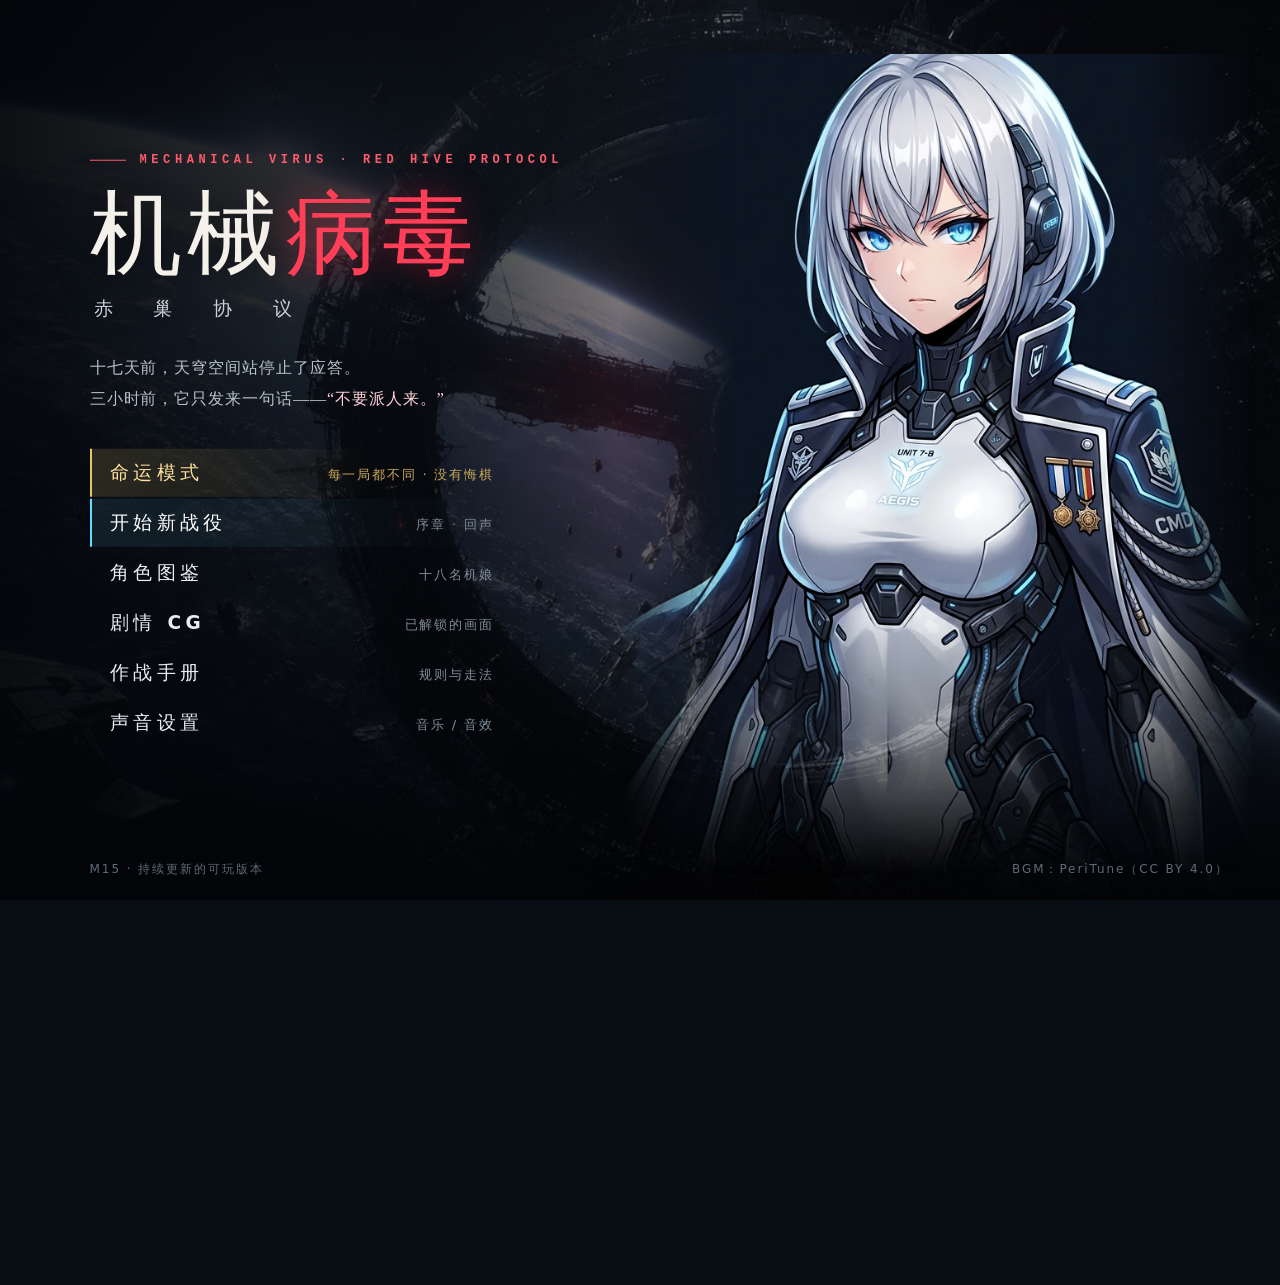
